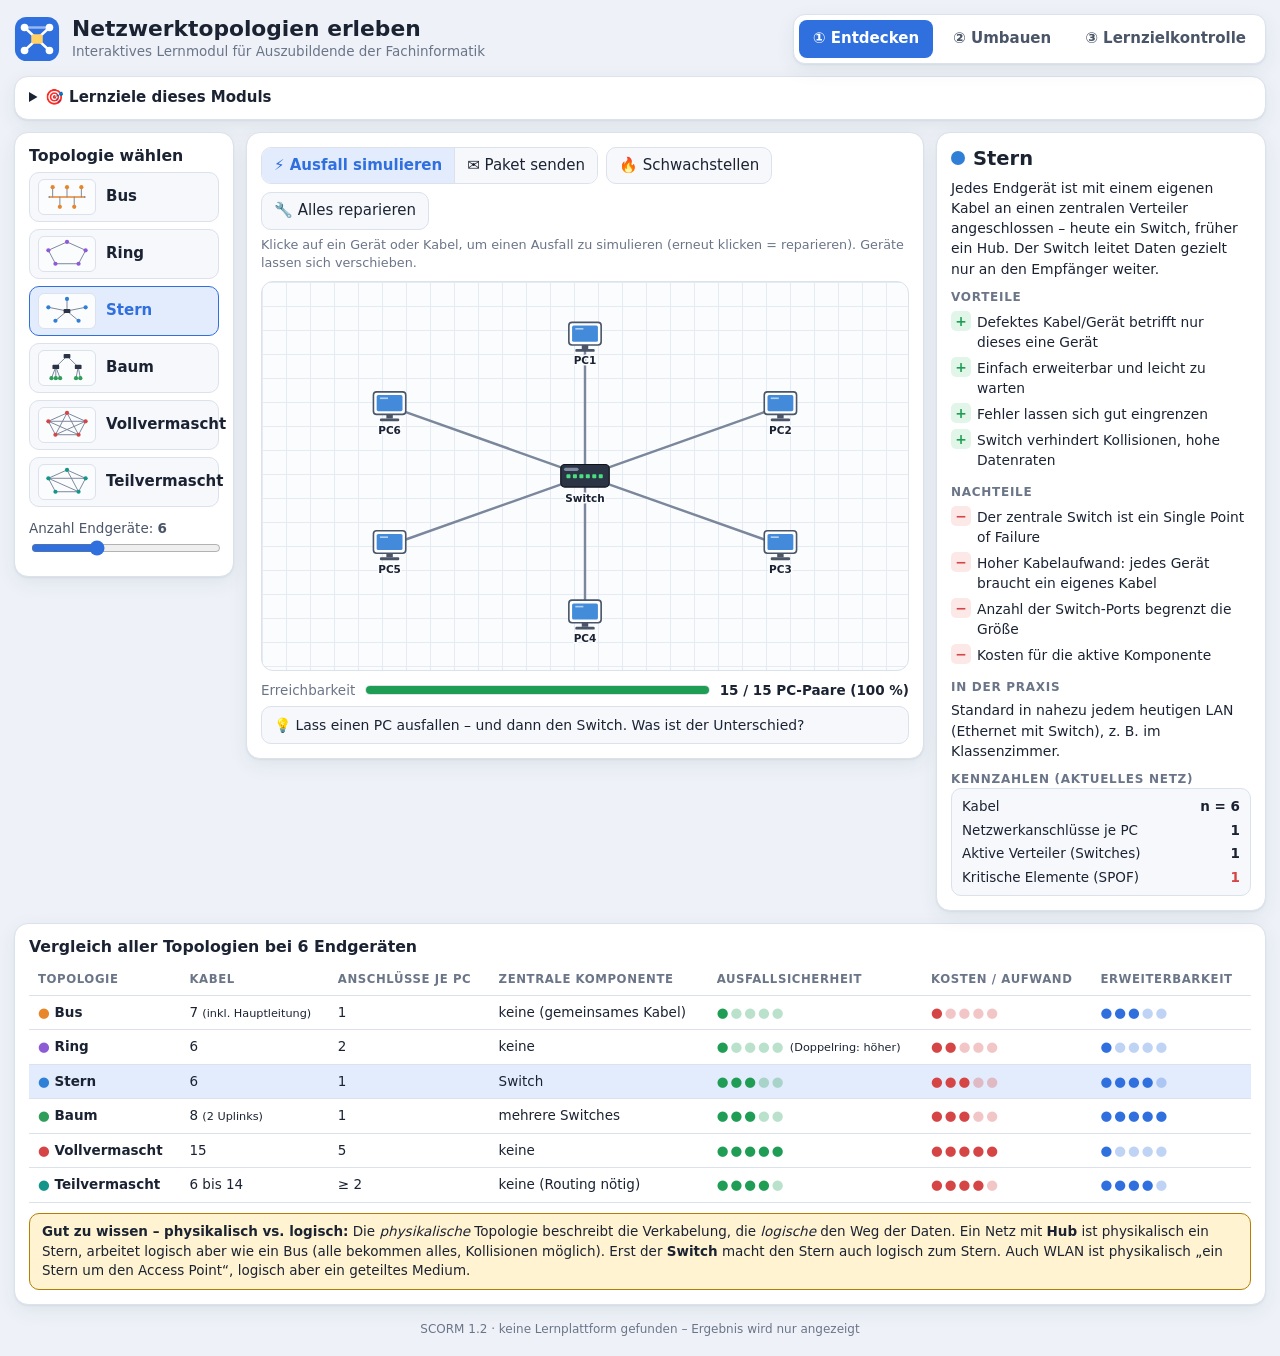
==== packages/netzwerktopologien/src/index.html @ 54cca9ac "Erste Version: vier SCORM-Pakete, Build-Skript, Release-Workflow" ====
<!DOCTYPE html>
<html lang="de">
<head>
<meta charset="utf-8">
<meta name="viewport" content="width=device-width, initial-scale=1">
<title>Netzwerktopologien erleben</title>
<style>
:root{
  --bg:#eef2f8; --card:#ffffff; --card2:#f6f8fc; --ink:#1b2333; --ink-soft:#4a5568; --muted:#6b7588; --line:#dbe2ec;
  --accent:#2f6fde; --accent-soft:#e3ecfd; --ok:#1f9d55; --ok-soft:#e2f5e9; --bad:#d64545; --bad-soft:#fde8e8;
  --warn:#b67d00; --warn-soft:#fff3d1; --wire:#7b879b; --canvas:#fbfcfe; --grid:#e6ebf3;
  --shadow:0 1px 2px rgba(20,30,50,.06),0 6px 20px rgba(20,30,50,.07); --r:14px;
}
*{box-sizing:border-box}
html,body{margin:0;background:var(--bg);color:var(--ink);font-family:system-ui,-apple-system,"Segoe UI",Roboto,"Helvetica Neue",Arial,sans-serif;font-size:15px;line-height:1.45}
.app{max-width:1400px;margin:0 auto;padding:14px}
h1,h2,h3{margin:0 0 .4em;line-height:1.2}
h3{font-size:1.05rem}
.card{background:var(--card);border:1px solid var(--line);border-radius:var(--r);box-shadow:var(--shadow);padding:14px}
button{font:inherit;color:var(--ink);background:var(--card2);border:1px solid var(--line);border-radius:10px;padding:7px 12px;cursor:pointer;transition:background .15s,border-color .15s,transform .05s}
button:hover{border-color:var(--accent)}
button:active{transform:translateY(1px)}
button.primary{background:var(--accent);border-color:var(--accent);color:#fff;font-weight:600}
button.primary:hover{filter:brightness(1.08)}
button.active,button.toggle.on{background:var(--accent-soft);border-color:var(--accent);color:var(--accent);font-weight:600}
button:disabled{opacity:.5;cursor:default}
.hidden{display:none!important}

/* Header */
.top{display:flex;flex-wrap:wrap;align-items:center;justify-content:space-between;gap:12px;margin-bottom:12px}
.brand{display:flex;align-items:center;gap:12px}
.brand h1{font-size:1.45rem;margin:0}
.brand p{margin:0;color:var(--muted);font-size:.9rem}
.logo{width:46px;height:46px;flex:none}
.tabs{display:flex;gap:6px;background:var(--card);border:1px solid var(--line);border-radius:12px;padding:5px;box-shadow:var(--shadow)}
.tabs button{border:none;background:transparent;padding:8px 14px;border-radius:8px;font-weight:600;color:var(--ink-soft)}
.tabs button.active{background:var(--accent);color:#fff}
details.goals{margin-bottom:12px;padding:10px 14px}
details.goals summary{cursor:pointer;font-weight:700}
details.goals ul{margin:.6em 0 0;padding-left:0;list-style:none;display:grid;grid-template-columns:repeat(auto-fit,minmax(260px,1fr));gap:8px}
details.goals li{background:var(--card2);border:1px solid var(--line);border-radius:10px;padding:8px 10px;font-size:.92rem}
details.goals li b{display:block;color:var(--accent)}
.tab{display:none}
.tab.active{display:block}

/* Layout */
.grid3{display:grid;grid-template-columns:220px minmax(0,1fr) 330px;gap:12px;align-items:start}
@media (max-width:1150px){.grid3{grid-template-columns:200px minmax(0,1fr)}.grid3>.side-r{grid-column:1/-1}}
@media (max-width:760px){.grid3{grid-template-columns:1fr}}

/* Picker */
.pick{display:flex;flex-direction:column;gap:7px}
.pick button{display:flex;align-items:center;gap:10px;text-align:left;padding:6px 8px;background:var(--card2)}
.pick button svg{width:58px;height:36px;flex:none;background:var(--canvas);border-radius:6px;border:1px solid var(--line)}
.pick button.active{background:var(--accent-soft)}
.pick button span{font-weight:600}
@media (max-width:760px){.pick{flex-direction:row;flex-wrap:wrap}.pick button{flex:1 1 140px}}
@media (max-width:1150px){.pick button svg{width:44px;height:28px}.pick button{gap:8px}}
@media (max-width:600px){.tabs{width:100%}.tabs button{flex:1;padding:8px 4px;font-size:.88rem}}
.slider{display:block;margin-top:12px;font-size:.9rem;color:var(--ink-soft)}
.slider input{width:100%;accent-color:var(--accent)}

/* Stage */
.toolbar{display:flex;flex-wrap:wrap;gap:8px;align-items:center;margin-bottom:8px}
.seg{display:inline-flex;border:1px solid var(--line);border-radius:10px;overflow:hidden}
.seg button{border:none;border-radius:0;border-right:1px solid var(--line)}
.seg button:last-child{border-right:none}
.chk{display:inline-flex;align-items:center;gap:6px;padding:6px 10px;border:1px solid var(--line);border-radius:10px;background:var(--card2);cursor:pointer;font-size:.93rem}
.chk input{accent-color:var(--accent)}
.toolhint{font-size:.85rem;color:var(--muted);margin:-2px 0 8px}
.canvas{width:100%;height:auto;display:block;border-radius:12px;border:1px solid var(--line);touch-action:none;user-select:none;-webkit-user-select:none;
  background-color:var(--canvas);
  background-image:linear-gradient(var(--grid) 1px,transparent 1px),linear-gradient(90deg,var(--grid) 1px,transparent 1px);
  background-size:24px 24px}
.stagewrap{position:relative}
.toast{position:absolute;left:50%;top:10px;transform:translateX(-50%);background:var(--ink);color:var(--card);padding:6px 12px;border-radius:8px;font-size:.88rem;opacity:0;pointer-events:none;transition:opacity .2s;max-width:90%;text-align:center}
.toast.show{opacity:.92}
.statusbar{display:flex;flex-direction:column;gap:6px;margin-top:10px}
.reach{display:flex;align-items:center;gap:10px;font-size:.9rem}
.reach span{color:var(--muted);white-space:nowrap}
.bar{flex:1;height:10px;background:var(--card2);border:1px solid var(--line);border-radius:6px;overflow:hidden}
.bar i{display:block;height:100%;width:0;background:var(--ok);transition:width .35s,background .35s}
.msg{min-height:2.6em;padding:8px 12px;border-radius:10px;font-size:.93rem;background:var(--card2);border:1px solid var(--line)}
.msg.ok{background:var(--ok-soft);border-color:var(--ok)}
.msg.bad{background:var(--bad-soft);border-color:var(--bad)}
.msg.warn{background:var(--warn-soft);border-color:var(--warn)}

/* SVG scene */
.link{stroke:var(--wire);stroke-width:3;stroke-linecap:round}
.link.hi{stroke:var(--accent);stroke-width:6}
.link.failed{stroke:var(--bad);stroke-dasharray:9 7;opacity:.85}
.hit{stroke:transparent;stroke-width:18;cursor:pointer;fill:none}
.node{cursor:pointer}
.pc-body{fill:var(--card);stroke:var(--ink-soft);stroke-width:2}
.pc-stand{fill:var(--ink-soft)}
.sw-body{fill:#2b3445;stroke:#0f141c;stroke-width:1.5}
.port{fill:#4ade80}
.lbl{font-size:13px;fill:var(--ink);text-anchor:middle;font-weight:700;paint-order:stroke;stroke:var(--canvas);stroke-width:4px;stroke-linejoin:round;pointer-events:none}
.node.failed{opacity:.42}
.xmark{stroke:var(--bad);stroke-width:5;stroke-linecap:round;fill:none}
.halo{fill:none;stroke:var(--accent);stroke-width:3;stroke-dasharray:6 5}
.hiring{fill:var(--accent);opacity:.18}
.good{fill:none;stroke:var(--ok);stroke-width:5}
.heat{opacity:.45}
.term{fill:#39414f;stroke:#11161e}
.bus-line{stroke-width:10}
.busglow{stroke:var(--accent);stroke-width:22;opacity:.25;stroke-linecap:round}
.arrow{opacity:.85}
.packet{fill:var(--accent);stroke:#fff;stroke-width:2.5;filter:drop-shadow(0 0 4px rgba(47,111,222,.8))}
.packet.p-b{fill:#e8862a;filter:drop-shadow(0 0 4px rgba(232,134,42,.8))}
.spread{stroke:var(--accent);stroke-width:14;opacity:.35;stroke-linecap:round}
.pulse{fill:none;stroke-width:3}
.burst{fill:none;stroke:var(--bad);stroke-width:6}
.bursttxt{font-size:20px;font-weight:800;fill:var(--bad);text-anchor:middle;paint-order:stroke;stroke:var(--canvas);stroke-width:5px}
.rubber{stroke:var(--accent);stroke-width:3;stroke-dasharray:6 5;pointer-events:none}
.mini .link{stroke-width:7}
.mini .bus-line{stroke-width:16}
.dots .link{stroke-width:14}
.dots .bus-line{stroke-width:24}

/* Info */
.info h2{font-size:1.3rem;display:flex;align-items:center;gap:8px}
.info .dot{width:14px;height:14px;border-radius:50%;display:inline-block}
.info p{margin:.3em 0 .7em;font-size:.93rem}
.pc-list{list-style:none;padding:0;margin:.2em 0 .8em;font-size:.92rem}
.pc-list li{padding:3px 0 3px 26px;position:relative}
.pc-list li::before{position:absolute;left:0;top:2px;font-weight:800;width:20px;text-align:center;border-radius:5px}
.pros li::before{content:"+";color:var(--ok);background:var(--ok-soft)}
.cons li::before{content:"−";color:var(--bad);background:var(--bad-soft)}
.subh{font-size:.8rem;text-transform:uppercase;letter-spacing:.06em;color:var(--muted);font-weight:700;margin-top:.6em}
.kpi{display:grid;grid-template-columns:1fr auto;gap:4px 10px;background:var(--card2);border:1px solid var(--line);border-radius:10px;padding:8px 10px;font-size:.9rem}
.kpi b{text-align:right}
.legend{display:flex;align-items:center;gap:6px;font-size:.8rem;color:var(--muted);margin-top:8px}
.legend i{flex:1;height:8px;border-radius:4px;background:linear-gradient(90deg,hsl(120,65%,45%),hsl(60,75%,48%),hsl(0,70%,50%))}

/* Compare */
.cmp{margin-top:12px}
.tablewrap{overflow-x:auto}
table{border-collapse:collapse;width:100%;font-size:.9rem}
th,td{padding:7px 9px;border-bottom:1px solid var(--line);text-align:left;vertical-align:top}
th{font-size:.78rem;text-transform:uppercase;letter-spacing:.05em;color:var(--muted)}
tr.cur td{background:var(--accent-soft)}
.rating{letter-spacing:2px;white-space:nowrap}
.note{margin-top:10px;font-size:.9rem;background:var(--warn-soft);border:1px solid var(--warn);border-radius:10px;padding:8px 12px}

/* Builder */
.tasks ol{list-style:none;margin:0;padding:0;display:flex;flex-direction:column;gap:6px}
.tasks li button{width:100%;text-align:left;display:flex;gap:8px;align-items:flex-start;background:var(--card2)}
.tasks li button.active{background:var(--accent-soft);border-color:var(--accent)}
.tasks .st{flex:none;width:22px;height:22px;border-radius:50%;display:grid;place-items:center;font-size:.8rem;font-weight:800;background:var(--line);color:var(--ink-soft)}
.tasks .st.done{background:var(--ok);color:#fff}
.tasks small{display:block;color:var(--muted);font-weight:400}
.detect{display:flex;align-items:center;gap:10px;flex-wrap:wrap;padding:8px 12px;border-radius:10px;background:var(--card2);border:1px solid var(--line);margin-bottom:8px;font-size:.93rem}
.detect .dot{width:12px;height:12px;border-radius:50%}
.detect small{color:var(--muted)}
.metrics{display:flex;flex-wrap:wrap;gap:8px;margin-top:10px}
.chip{background:var(--card2);border:1px solid var(--line);border-radius:999px;padding:4px 11px;font-size:.86rem}
.chip b{margin-left:4px}
.chip.bad{border-color:var(--bad);background:var(--bad-soft)}
.task .badge{display:inline-block;font-size:.75rem;font-weight:700;background:var(--accent-soft);color:var(--accent);padding:2px 8px;border-radius:999px;margin-bottom:6px}
.goalbox{background:var(--card2);border:1px solid var(--line);border-radius:10px;padding:8px 10px;margin:8px 0;font-size:.92rem}
.btnrow{display:flex;flex-wrap:wrap;gap:8px;margin:10px 0}
.hints{margin:0;padding-left:20px;font-size:.9rem;color:var(--ink-soft)}
.fb{border-radius:10px;padding:10px 12px;margin-top:8px;font-size:.93rem}
.fb.ok{background:var(--ok-soft);border:1px solid var(--ok)}
.fb.bad{background:var(--bad-soft);border:1px solid var(--bad)}
.fb table{margin:8px 0;font-size:.86rem}
.howto{font-size:.85rem;color:var(--muted);border-top:1px dashed var(--line);padding-top:8px;margin-top:10px}

/* Options (quiz + reflection) */
.opts{display:flex;flex-direction:column;gap:7px;margin:8px 0}
.opt{text-align:left;padding:9px 12px;background:var(--card2)}
.opt.chosen{border-color:var(--accent);background:var(--accent-soft)}
.opt.right{border-color:var(--ok);background:var(--ok-soft)}
.opt.wrong{border-color:var(--bad);background:var(--bad-soft)}

/* Quiz */
.quiz{max-width:860px;margin:0 auto}
.q-top{display:flex;justify-content:space-between;gap:10px;font-size:.85rem;color:var(--muted);flex-wrap:wrap}
.lzchip{background:var(--accent-soft);color:var(--accent);padding:2px 9px;border-radius:999px;font-weight:700}
.progress{height:6px;background:var(--card2);border-radius:4px;overflow:hidden;margin:8px 0 14px}
.progress i{display:block;height:100%;background:var(--accent);transition:width .3s}
.q-text{font-size:1.12rem;margin-bottom:10px}
.q-img{max-width:520px;margin:0 auto 10px}
.match-row{display:grid;grid-template-columns:1fr 200px;gap:10px;align-items:center;padding:7px 0;border-bottom:1px solid var(--line)}
@media (max-width:600px){.match-row{grid-template-columns:1fr}}
select,input[type=number],input[type=text]{font:inherit;color:var(--ink);background:var(--card2);border:1px solid var(--line);border-radius:8px;padding:7px 9px}
select.right,input.right{border-color:var(--ok);background:var(--ok-soft)}
select.wrong,input.wrong{border-color:var(--bad);background:var(--bad-soft)}
.lzres{display:grid;grid-template-columns:minmax(0,1fr) 160px 70px;gap:6px 12px;align-items:center;padding:10px 0;border-bottom:1px solid var(--line)}
.lzres .bar{height:12px}
.lzres small{color:var(--muted);display:block}
.state{font-weight:700;font-size:.85rem}
.state.ok{color:var(--ok)}.state.mid{color:var(--warn)}.state.no{color:var(--bad)}
@media (max-width:600px){.lzres{grid-template-columns:1fr 80px}.lzres .bar{grid-column:1/-1}}
#qzNamePrint{display:none}
.scnote{font-size:.88rem;background:var(--accent-soft);border:1px solid var(--accent);border-radius:10px;padding:8px 12px;margin:8px 0}
.big{font-size:2.2rem;font-weight:800;color:var(--accent)}
.qlist{display:flex;flex-wrap:wrap;gap:6px;margin-top:8px}
.qlist span{font-size:.8rem;padding:3px 8px;border-radius:999px;border:1px solid var(--line)}
.qlist .y{background:var(--ok-soft);border-color:var(--ok)}
.qlist .n{background:var(--bad-soft);border-color:var(--bad)}
.qlist .h{background:var(--warn-soft);border-color:var(--warn)}
footer{color:var(--muted);font-size:.8rem;text-align:center;margin:16px 0 4px}
@media print{
  body{background:#fff}
  .top .tabs,details.goals,footer,.noprint,#tab-explore,#tab-build{display:none!important}
  #tab-quiz{display:block!important}
  #qzNamePrint{display:block!important}
  .card{box-shadow:none;border:none}
}
</style>
</head>
<body>
<div class="app">
  <header class="top">
    <div class="brand">
      <svg class="logo" viewBox="0 0 48 48" aria-hidden="true">
        <rect x="1" y="1" width="46" height="46" rx="12" fill="#2f6fde"/>
        <g stroke="#fff" stroke-width="2.5" stroke-linecap="round"><line x1="24" y1="24" x2="11" y2="12"/><line x1="24" y1="24" x2="37" y2="12"/><line x1="24" y1="24" x2="11" y2="36"/><line x1="24" y1="24" x2="37" y2="36"/><line x1="11" y1="12" x2="37" y2="12" opacity=".5"/></g>
        <g fill="#fff"><circle cx="11" cy="12" r="4"/><circle cx="37" cy="12" r="4"/><circle cx="11" cy="36" r="4"/><circle cx="37" cy="36" r="4"/><rect x="18" y="19" width="12" height="10" rx="2.5" fill="#ffd166"/></g>
      </svg>
      <div>
        <h1>Netzwerktopologien erleben</h1>
        <p>Interaktives Lernmodul für Auszubildende der Fachinformatik</p>
      </div>
    </div>
    <nav class="tabs" id="tabs">
      <button data-tab="explore" class="active">① Entdecken</button>
      <button data-tab="build">② Umbauen</button>
      <button data-tab="quiz">③ Lernzielkontrolle</button>
    </nav>
  </header>

  <details class="card goals" id="goals">
    <summary>🎯 Lernziele dieses Moduls</summary>
    <ul id="goalList"></ul>
  </details>

  <!-- ============ ENTDECKEN ============ -->
  <section class="tab active" id="tab-explore">
    <div class="grid3">
      <aside class="card">
        <h3>Topologie wählen</h3>
        <div class="pick" id="pickList"></div>
        <label class="slider">Anzahl Endgeräte: <b id="nVal">6</b>
          <input type="range" id="nRange" min="4" max="10" value="6">
        </label>
      </aside>

      <div class="card">
        <div class="toolbar">
          <div class="seg">
            <button data-extool="fail" class="active">⚡ Ausfall simulieren</button>
            <button data-extool="send">✉ Paket senden</button>
          </div>
          <button id="exHeat" class="toggle" title="Zeigt, wie viele Geräte der Ausfall eines Elements trennen würde">🔥 Schwachstellen</button>
          <button id="exRepair">🔧 Alles reparieren</button>
          <label class="chk hidden" id="exDblWrap"><input type="checkbox" id="exDbl"> Doppelring</label>
          <button id="exCollide" class="hidden">💥 Kollision vorführen</button>
        </div>
        <div class="toolhint" id="exHint"></div>
        <div class="stagewrap">
          <svg id="exSvg" class="canvas" viewBox="0 0 800 480"><g class="scene"></g><g class="fx"></g></svg>
        </div>
        <div class="statusbar">
          <div class="reach"><span>Erreichbarkeit</span><div class="bar"><i id="exBar"></i></div><b id="exReach"></b></div>
          <div class="msg" id="exMsg"></div>
        </div>
      </div>

      <aside class="card info side-r" id="exInfo"></aside>
    </div>

    <div class="card cmp">
      <h3>Vergleich aller Topologien bei <span id="cmpN">6</span> Endgeräten</h3>
      <div class="tablewrap"><table id="cmpTable"></table></div>
      <div class="note"><b>Gut zu wissen – physikalisch vs. logisch:</b> Die <i>physikalische</i> Topologie beschreibt die Verkabelung, die <i>logische</i> den Weg der Daten. Ein Netz mit <b>Hub</b> ist physikalisch ein Stern, arbeitet logisch aber wie ein Bus (alle bekommen alles, Kollisionen möglich). Erst der <b>Switch</b> macht den Stern auch logisch zum Stern. Auch WLAN ist physikalisch „ein Stern um den Access Point“, logisch aber ein geteiltes Medium.</div>
    </div>
  </section>

  <!-- ============ UMBAUEN ============ -->
  <section class="tab" id="tab-build">
    <div class="grid3">
      <aside class="card tasks">
        <h3>Umbau-Aufgaben</h3>
        <ol id="taskList"></ol>
      </aside>

      <div class="card">
        <div class="toolbar">
          <div class="seg">
            <button data-bdtool="connect" class="active">🔗 Verbinden</button>
            <button data-bdtool="move">✋ Verschieben</button>
            <button data-bdtool="delete">🗑 Löschen</button>
          </div>
          <div class="seg">
            <button id="addPC">+ PC</button>
            <button id="addSW">+ Switch</button>
            <button id="addBus">+ Bus-Kabel</button>
          </div>
          <button id="bdClear" title="Entfernt alle Kabel">✂ Alle Kabel lösen</button>
          <button id="bdHeat" class="toggle">🔥 Schwachstellen</button>
          <button id="bdReset">↺ Neu starten</button>
        </div>
        <div class="toolhint" id="bdHint"></div>
        <div class="detect" id="bdDetect"></div>
        <div class="stagewrap">
          <svg id="bdSvg" class="canvas" viewBox="0 0 800 480"><g class="scene"></g><g class="fx"></g></svg>
          <div class="toast" id="bdToast"></div>
        </div>
        <div class="metrics" id="bdMetrics"></div>
      </div>

      <aside class="card task side-r" id="bdTask"></aside>
    </div>
  </section>

  <!-- ============ QUIZ ============ -->
  <section class="tab" id="tab-quiz">
    <div class="card quiz" id="quiz"></div>
  </section>

  <footer>SCORM 1.2 · <span id="scState">Ergebnis wird an die Lernplattform übermittelt</span></footer>
</div>

<script>
'use strict';
/* ================================================================
   Grundlagen & Daten
   ================================================================ */
var NS = 'http://www.w3.org/2000/svg';
var $ = function(s, r){ return (r || document).querySelector(s); };
var $$ = function(s, r){ return Array.prototype.slice.call((r || document).querySelectorAll(s)); };
var _id = 0; function nid(){ return 'e' + (++_id); }
function esc(s){ return String(s).replace(/[&<>"]/g, function(c){ return {'&':'&amp;','<':'&lt;','>':'&gt;','"':'&quot;'}[c]; }); }
function shuffle(a){ a = a.slice(); for (var i = a.length - 1; i > 0; i--){ var j = Math.floor(Math.random() * (i + 1)); var t = a[i]; a[i] = a[j]; a[j] = t; } return a; }
function clamp(v, a, b){ return Math.max(a, Math.min(b, v)); }
function sleep(ms){ return new Promise(function(r){ setTimeout(r, ms); }); }

var ORDER = ['bus','ring','star','tree','full','partial'];
var TOPO = {
  bus: { name:'Bus', color:'#e8862a', short:'Ein gemeinsames Kabel für alle Stationen',
    recog:'Erkennbar am durchgehenden Kabel mit Abschlusswiderständen (Terminatoren) an beiden Enden.',
    desc:'Alle Stationen hängen an einem gemeinsamen Übertragungsmedium (klassisch ein Koaxialkabel). An beiden Enden sitzen Abschlusswiderstände (Terminatoren), die Signalreflexionen verhindern. Jedes Signal erreicht alle Stationen – nur der Empfänger übernimmt die Daten. Den Zugriff regelt z. B. CSMA/CD.',
    pros:['Geringer Kabelbedarf, günstig','Einfacher Aufbau ohne aktive Komponenten','Ausfall eines Endgeräts stört die anderen nicht','Leicht erweiterbar (Station anklemmen)'],
    cons:['Kabelbruch oder fehlender Terminator legt das ganze Netz lahm','Nur eine Station kann gleichzeitig senden → Kollisionen','Leistung sinkt mit der Zahl der Stationen','Alle Stationen „hören mit“ (Datenschutz)','Fehlersuche aufwendig, Länge begrenzt'],
    practice:'Früher Ethernet 10BASE2/10BASE5 (Koaxialkabel). Heute z. B. CAN-Bus im Auto und Feldbusse in der Industrie.',
    sim:'Sende ein Paket und beobachte, dass alle Stationen das Signal empfangen. Klicke dann auf das Bus-Kabel (Kabelbruch) – oder führe eine Kollision vor.' },
  ring: { name:'Ring', color:'#8e5bd6', short:'Jede Station hat genau zwei Nachbarn',
    recog:'Jedes Gerät hat genau zwei Nachbarn – die Verbindungen bilden einen geschlossenen Kreis.',
    desc:'Jede Station ist mit genau zwei Nachbarn verbunden. Die Daten laufen in eine Richtung von Station zu Station; jede Station frischt das Signal auf und gibt es weiter (Repeater). Der Zugriff wird häufig per Token Passing geregelt: Nur wer das Token hat, darf senden.',
    pros:['Kollisionsfrei durch Token – deterministische Zugriffszeiten','Alle Stationen sind gleichberechtigt','Signal wird von jeder Station aufgefrischt → große Ausdehnung','Geringer Kabelaufwand (n Kabel)'],
    cons:['Ausfall einer Station oder Leitung unterbricht den ganzen Ring (ohne Doppelring)','Laufzeit steigt mit jeder weiteren Station','Erweitern erfordert Unterbrechen des Rings','Fehlersuche aufwendig'],
    practice:'Token Ring (IEEE 802.5), FDDI als Doppelring. Heute: Glasfaser-Ringe bei Providern und Ring-Redundanz im Industrial Ethernet.',
    sim:'Lass eine Station ausfallen und sende ein Paket. Aktiviere danach den Doppelring und vergleiche!' },
  star: { name:'Stern', color:'#2f7fd6', short:'Alle Geräte an einem zentralen Verteiler',
    recog:'Alle Geräte sind einzeln an genau einen zentralen Verteiler (Switch) angeschlossen.',
    desc:'Jedes Endgerät ist mit einem eigenen Kabel an einen zentralen Verteiler angeschlossen – heute ein Switch, früher ein Hub. Der Switch leitet Daten gezielt nur an den Empfänger weiter.',
    pros:['Defektes Kabel/Gerät betrifft nur dieses eine Gerät','Einfach erweiterbar und leicht zu warten','Fehler lassen sich gut eingrenzen','Switch verhindert Kollisionen, hohe Datenraten'],
    cons:['Der zentrale Switch ist ein Single Point of Failure','Hoher Kabelaufwand: jedes Gerät braucht ein eigenes Kabel','Anzahl der Switch-Ports begrenzt die Größe','Kosten für die aktive Komponente'],
    practice:'Standard in nahezu jedem heutigen LAN (Ethernet mit Switch), z. B. im Klassenzimmer.',
    sim:'Lass einen PC ausfallen – und dann den Switch. Was ist der Unterschied?' },
  tree: { name:'Baum', color:'#2f9e5b', short:'Hierarchisch verbundene Sterne (erweiterter Stern)',
    recog:'Mehrere Verteiler sind hierarchisch miteinander verbunden – ohne Kreise.',
    desc:'Mehrere Sterne werden hierarchisch über Switches gekoppelt (erweiterter Stern): ein zentraler Core-Switch, darunter Etagen- bzw. Raumverteiler, daran die Endgeräte.',
    pros:['Gut skalierbar, auch für große Netze','Ausfälle bleiben auf Teilbäume begrenzt','Klare, strukturierte Verkabelung (Etagenverteiler)','Große Entfernungen überbrückbar'],
    cons:['Fällt ein Verteiler aus, ist sein ganzer Teilbaum getrennt','Die Wurzel (Core-Switch) ist besonders kritisch','Uplinks können zum Engpass werden','Höherer Planungsaufwand'],
    practice:'Typisches Schul- oder Firmennetz: Core-Switch im Serverraum, Etagen- und Raumswitches.',
    sim:'Lass einen Raum-Switch ausfallen – wer kann noch mit wem sprechen? Und was passiert beim Core-Switch?' },
  full: { name:'Vollvermascht', color:'#d64545', short:'Jedes Gerät ist mit jedem verbunden',
    recog:'Jedes Gerät ist direkt mit jedem anderen Gerät verbunden.',
    desc:'Jedes Gerät besitzt eine direkte Verbindung zu jedem anderen Gerät. Fällt eine Leitung aus, gibt es sofort zahlreiche Umwege.',
    pros:['Höchste Ausfallsicherheit, viele alternative Wege','Direkte Kommunikation ohne Zwischenstationen','Keine zentrale Komponente, kein Engpass'],
    cons:['Extrem hoher Kabelaufwand: n·(n−1)/2 Verbindungen','Jedes Gerät braucht n−1 Anschlüsse','Teuer und schlecht erweiterbar'],
    practice:'Kleine Kernnetze, Cluster-Verbindungen, VPN-Full-Mesh zwischen wenigen Standorten.',
    sim:'Erhöhe die Anzahl der Endgeräte und beobachte den Kabelaufwand. Lass mehrere Kabel ausfallen und sende Pakete.' },
  partial: { name:'Teilvermascht', color:'#14958a', short:'Mehrere, aber nicht alle Verbindungen',
    recog:'Geräte haben mehrere, aber nicht alle möglichen Verbindungen.',
    desc:'Geräte sind mit mehreren, aber nicht mit allen anderen verbunden. Daten werden – oft über Zwischenstationen – auf einem passenden Weg weitergeleitet (Routing).',
    pros:['Guter Kompromiss aus Ausfallsicherheit und Aufwand','Alternative Wege bei Leitungsausfall','Gut erweiterbar'],
    cons:['Wegewahl (Routing) nötig','Planung und Verwaltung aufwendiger','Unterschiedlich lange Wege und Laufzeiten'],
    practice:'Das Internet, Provider- und Firmen-WANs, WLAN-Mesh-Systeme.',
    sim:'Wie viele Ausfälle verkraftet das Netz, bevor es zerfällt? Probiere es aus!' }
};
var LZ = {
  lz1:{ t:'Topologien erkennen und benennen', d:'Ich kann Bus, Ring, Stern, Baum, Voll- und Teilvermaschung am Aufbau erkennen und richtig benennen.', tip:'Schau dir im Bereich „Entdecken“ alle sechs Topologien noch einmal genau an.' },
  lz2:{ t:'Vor- und Nachteile beurteilen', d:'Ich kann typische Vor- und Nachteile den Topologien zuordnen und begründen.', tip:'Lies die Vor- und Nachteile im Infobereich und überprüfe sie mit eigenen Ausfall-Simulationen.' },
  lz3:{ t:'Topologien überführen und Aufwand berechnen', d:'Ich kann eine Topologie in eine andere umbauen und den Verkabelungsaufwand berechnen.', tip:'Löse die Umbau-Aufgaben und übe die Formel n·(n−1)/2.' },
  lz4:{ t:'Ausfallsicherheit bewerten', d:'Ich kann Single Points of Failure erkennen und die Folgen von Ausfällen einschätzen.', tip:'Aktiviere „Schwachstellen“ und simuliere gezielt Ausfälle.' }
};
function colorOf(key){ return (TOPO[key] && TOPO[key].color) || '#8a94a6'; }
function treeSwitches(n){ return n <= 6 ? 2 : 3; }

/* ================================================================
   Graph-Erzeugung
   ================================================================ */
function makeGraph(key, n){
  var nodes = [], links = [], pc = 0;
  function P(x, y){ var o = {id:nid(), type:'pc', x:Math.round(x), y:Math.round(y), label:'PC' + (++pc)}; nodes.push(o); return o; }
  function S(x, y, label){ var o = {id:nid(), type:'switch', x:x, y:y, label:label}; nodes.push(o); return o; }
  function L(a, b){ links.push({id:nid(), a:a.id, b:b.id}); }
  function circle(){ var r = []; for (var i = 0; i < n; i++){ var a = -Math.PI/2 + i*2*Math.PI/n; r.push(P(400 + 280*Math.cos(a), 240 + 172*Math.sin(a))); } return r; }
  var i, j, r;
  switch (key){
    case 'bus': {
      var w = clamp(n*100, 380, 740), b = {id:nid(), type:'bus', x:400, y:240, w:w, label:'Bus'};
      nodes.push(b); var span = w - 90;
      for (i = 0; i < n; i++){ var p = P(400 - span/2 + i*span/(n-1), i % 2 ? 380 : 100); L(p, b); }
      break; }
    case 'ring': r = circle(); for (i = 0; i < n; i++) L(r[i], r[(i+1) % n]); break;
    case 'star': r = circle(); var s = S(400, 240, 'Switch'); r.forEach(function(p){ L(p, s); }); break;
    case 'tree': {
      var m = treeSwitches(n), core = S(400, 70, 'Core'), base = Math.floor(n/m), extra = n % m;
      for (i = 0; i < m; i++){
        var sx = m === 2 ? (i === 0 ? 240 : 560) : [160, 400, 640][i];
        var sw = S(sx, 225, 'SW' + (i+1)); L(sw, core);
        var k = base + (i < extra ? 1 : 0);
        for (j = 0; j < k; j++){ var q = P(sx - (k-1)*62/2 + j*62, 385); L(q, sw); }
      }
      break; }
    case 'full': r = circle(); for (i = 0; i < n; i++) for (j = i+1; j < n; j++) L(r[i], r[j]); break;
    case 'partial': {
      r = circle(); for (i = 0; i < n; i++) L(r[i], r[(i+1) % n]);
      var h = Math.floor(n/2);
      for (i = 0; i < n; i += 2){
        j = (i + h) % n; var a = r[i], c = r[j];
        if (j === (i+1) % n || i === (j+1) % n) continue;
        if (links.some(function(l){ return (l.a === a.id && l.b === c.id) || (l.a === c.id && l.b === a.id); })) continue;
        L(a, c);
      }
      break; }
    default: circle();
  }
  return {nodes:nodes, links:links};
}
function byId(G, id){ for (var i = 0; i < G.nodes.length; i++) if (G.nodes[i].id === id) return G.nodes[i]; return null; }
function linkById(G, id){ for (var i = 0; i < G.links.length; i++) if (G.links[i].id === id) return G.links[i]; return null; }
function labelOf(G, id){ var n = byId(G, id); if (n) return n.type === 'bus' ? 'Bus-Kabel' : n.label; var l = linkById(G, id); if (l) return 'Kabel ' + labelOf(G, l.a) + '–' + labelOf(G, l.b); return '?'; }

/* ================================================================
   Graph-Analyse
   ================================================================ */
function adj(G, skip){
  var m = new Map();
  G.nodes.forEach(function(n){ if (!skip || !skip.has(n.id)) m.set(n.id, []); });
  G.links.forEach(function(l){
    if (skip && skip.has(l.id)) return;
    if (m.has(l.a) && m.has(l.b)){ m.get(l.a).push({to:l.b, link:l.id}); m.get(l.b).push({to:l.a, link:l.id}); }
  });
  return m;
}
function comps(A){
  var seen = new Set(), out = [];
  A.forEach(function(_, id){
    if (seen.has(id)) return;
    var c = [], st = [id]; seen.add(id);
    while (st.length){ var u = st.pop(); c.push(u); A.get(u).forEach(function(e){ if (!seen.has(e.to)){ seen.add(e.to); st.push(e.to); } }); }
    out.push(c);
  });
  return out;
}
function R(key, hint){ return {key:key, name:TOPO[key].name, hint:hint || TOPO[key].short}; }
function mixed(h){ return {key:'mixed', name:'Misch-/Hybridtopologie', hint:h}; }
function classify(G){
  var pcs = G.nodes.filter(function(n){ return n.type === 'pc'; });
  var sws = G.nodes.filter(function(n){ return n.type === 'switch'; });
  var buses = G.nodes.filter(function(n){ return n.type === 'bus'; });
  var n = pcs.length, E = G.links.length;
  if (n < 3) return {key:null, name:'Noch keine Topologie', hint:'Es werden mindestens 3 Endgeräte (PCs) benötigt.'};
  var A = adj(G);
  if (comps(A).length > 1) return {key:null, name:'Nicht zusammenhängend', hint:'Mindestens ein Gerät ist noch nicht mit dem Rest des Netzes verbunden.'};
  var deg = function(id){ return A.get(id).length; };
  var typ = function(id){ var x = byId(G, id); return x ? x.type : null; };
  var pcpc = G.links.filter(function(l){ return typ(l.a) === 'pc' && typ(l.b) === 'pc'; }).length;
  if (buses.length > 1) return mixed('Mehrere Bus-Segmente – das ist eine gekoppelte Bus-Struktur.');
  if (buses.length === 1){
    if (sws.length === 0 && pcpc === 0 && pcs.every(function(p){ return deg(p.id) === 1; })) return R('bus');
    return mixed('Bus kombiniert mit weiteren Verbindungen oder Verteilern.');
  }
  if (sws.length === 0){
    if (E === n && pcs.every(function(p){ return deg(p.id) === 2; })) return R('ring');
    if (E === n*(n-1)/2) return R('full');
    if (E === n-1){
      if (pcs.every(function(p){ return deg(p.id) <= 2; })) return {key:'line', name:'Linie (Kette)', hint:'Die Geräte bilden eine offene Kette. Schließt du sie, entsteht ein Ring.'};
      return mixed('Baumartige Struktur ohne Verteiler – hier leiten PCs für andere weiter.');
    }
    return R('partial');
  }
  var swSet = new Set(sws.map(function(s){ return s.id; }));
  var leaf = pcs.every(function(p){ return deg(p.id) === 1 && swSet.has(A.get(p.id)[0].to); });
  if (leaf){
    if (sws.length === 1) return R('star');
    if (E === G.nodes.length - 1) return R('tree');
    return mixed('Die Switches sind mit Kreisen (redundant) verbunden – eine vermaschte Switch-Struktur.');
  }
  return mixed('Kombination aus Switch-Anschlüssen und direkten PC-Verbindungen.');
}
function ringOrder(G){
  var A = adj(G), first = G.nodes.find(function(n){ return n.type === 'pc'; });
  var start = first.id, ord = [], prev = null, cur = start, g = 0;
  do {
    var nb = A.get(cur);
    var e = prev === null ? nb[0] : (nb.find(function(x){ return x.to !== prev; }) || nb[0]);
    ord.push({id:cur, link:e.link, next:e.to}); prev = cur; cur = e.to;
  } while (cur !== start && ++g < 500);
  return ord;
}
function findPath(G, failed, s, t, ringSingle){
  if (failed.has(s) || failed.has(t)) return null;
  if (ringSingle){
    if (failed.size) return {blocked:true};
    var ord = ringOrder(G), i = ord.findIndex(function(o){ return o.id === s; }), nodes = [s], links = [], g = 0;
    while (ord[i].id !== t && g++ < 500){ links.push(ord[i].link); i = (i + 1) % ord.length; nodes.push(ord[i].id); }
    return {nodes:nodes, links:links};
  }
  var A = adj(G, failed), prev = new Map([[s, null]]), q = [s];
  while (q.length){
    var u = q.shift(); if (u === t) break;
    A.get(u).forEach(function(e){ if (!prev.has(e.to)){ prev.set(e.to, {from:u, link:e.link}); q.push(e.to); } });
  }
  if (!prev.has(t)) return null;
  var ns = [t], ls = [], c = t;
  while (prev.get(c)){ var p = prev.get(c); ls.unshift(p.link); ns.unshift(p.from); c = p.from; }
  return {nodes:ns, links:ls};
}
function pcGroups(G, failed, ringSingle){
  var alive = G.nodes.filter(function(n){ return n.type === 'pc' && !failed.has(n.id); }).map(function(n){ return n.id; });
  if (ringSingle && failed.size) return alive.map(function(id){ return [id]; });
  var set = new Set(alive);
  return comps(adj(G, failed)).map(function(c){ return c.filter(function(id){ return set.has(id); }); }).filter(function(c){ return c.length; });
}
function impact(G, id, rs){
  var gr = pcGroups(G, new Set([id]), rs), tot = 0, big = 0;
  gr.forEach(function(g){ tot += g.length; big = Math.max(big, g.length); });
  return tot - big;
}
function heatMap(G, rs){
  var nPC = G.nodes.filter(function(n){ return n.type === 'pc'; }).length, m = new Map();
  G.nodes.forEach(function(n){ var k = impact(G, n.id, rs); m.set(n.id, {k:k, f:nPC > 1 ? k/(nPC-1) : 0, crit:k >= 1}); });
  G.links.forEach(function(l){ var k = impact(G, l.id, rs); m.set(l.id, {k:k, f:nPC > 1 ? k/(nPC-1) : 0, crit:k >= 2}); });
  return m;
}
function reachStats(G, failed, rs){
  var n = G.nodes.filter(function(x){ return x.type === 'pc'; }).length, gr = pcGroups(G, failed, rs), ok = 0;
  gr.forEach(function(g){ ok += g.length*(g.length-1)/2; });
  var all = n*(n-1)/2;
  return {ok:ok, all:all, pct:all ? ok/all : 1, groups:gr};
}
function metrics(G, rs){
  if (rs === undefined) rs = classify(G).key === 'ring';
  var A = adj(G), pcs = G.nodes.filter(function(n){ return n.type === 'pc'; });
  var buses = G.nodes.filter(function(n){ return n.type === 'bus'; }).length;
  var crit = 0; heatMap(G, rs).forEach(function(v){ if (v.crit) crit++; });
  return {
    pcs:pcs.length, cables:G.links.length + buses,
    sws:G.nodes.filter(function(n){ return n.type === 'switch'; }).length,
    maxPorts:pcs.reduce(function(m, p){ return Math.max(m, A.get(p.id).length); }, 0),
    crit:crit
  };
}
function heatCol(f){ return 'hsl(' + Math.round(120*(1 - clamp(f, 0, 1))) + ',70%,47%)'; }

/* ================================================================
   Darstellung (SVG)
   ================================================================ */
function ep(n, other){
  if (n.type === 'bus'){ var hw = n.w/2 - 14; return {x:clamp(other.x, n.x - hw, n.x + hw), y:n.y}; }
  return {x:n.x, y:n.y};
}
function scene(G, o){
  o = o || {};
  var failed = o.failed || new Set(), heat = o.heat || null, hiN = o.hiNodes || new Set(), hiL = o.hiLinks || new Set();
  var good = o.good || new Set(), color = o.color || '#2f6fde', labels = o.labels !== false, dots = !!o.dots, inter = !!o.interactive;
  var N = new Map(G.nodes.map(function(n){ return [n.id, n]; }));
  var s = '';
  function nodeSVG(n){
    var f = failed.has(n.id), h = heat && heat.get(n.id), inner = '';
    var attrs = inter ? ' data-id="' + n.id + '" data-kind="node"' : '';
    var title = h ? '<title>' + esc(labelOf(G, n.id)) + ': Ausfall trennt ' + h.k + ' Gerät(e)</title>' : '';
    if (n.type === 'bus'){
      var hw = n.w/2, stroke = f ? 'var(--bad)' : (h ? heatCol(h.f) : color);
      if (o.sel === n.id || hiN.has(n.id)) inner += '<line x1="' + (-hw) + '" y1="0" x2="' + hw + '" y2="0" class="busglow"/>';
      if (good.has(n.id)) inner += '<rect x="' + (-hw-16) + '" y="-20" width="' + (n.w+32) + '" height="40" rx="12" class="good"/>';
      inner += '<line x1="' + (-hw) + '" y1="0" x2="' + hw + '" y2="0" class="bus-line" style="stroke:' + stroke + '"/>';
      inner += '<line x1="' + (-hw) + '" y1="0" x2="' + hw + '" y2="0" class="hit" style="stroke-width:34"/>';
      inner += '<rect x="' + (-hw-11) + '" y="-12" width="11" height="24" rx="2" class="term"/><rect x="' + hw + '" y="-12" width="11" height="24" rx="2" class="term"/>';
      if (f) inner += '<path d="M-16,-18 L-4,0 L-16,18 M16,-18 L4,0 L16,18" class="xmark"/>';
      if (labels) inner += '<text x="' + (-hw+2) + '" y="30" class="lbl" style="text-anchor:start">Bus-Kabel</text>';
      return '<g class="node bus' + (f ? ' failed-bus' : '') + '"' + attrs + ' transform="translate(' + n.x + ',' + n.y + ')">' + title + inner + '</g>';
    }
    if (h && !f) inner += '<circle r="34" class="heat" style="fill:' + heatCol(h.f) + '"/>';
    if (hiN.has(n.id)) inner += '<circle r="32" class="hiring"/>';
    if (good.has(n.id)) inner += '<circle r="36" class="good"/>';
    if (o.sel === n.id) inner += '<circle r="34" class="halo"/>';
    if (dots){
      inner += n.type === 'pc' ? '<circle r="30" style="fill:' + color + '"/>' : '<rect x="-48" y="-30" width="96" height="60" rx="12" fill="#2b3445"/>';
    } else if (n.type === 'pc'){
      inner += '<rect x="-20" y="-18" width="40" height="28" rx="4" class="pc-body"/>' +
        '<rect x="-16" y="-14" width="32" height="20" rx="2" style="fill:' + color + ';opacity:.9"/>' +
        '<path d="M-12,-10 L-2,-10" stroke="#fff" stroke-width="2" opacity=".6"/>' +
        '<rect x="-4" y="10" width="8" height="5" class="pc-stand"/><rect x="-12" y="15" width="24" height="3.5" rx="1.5" class="pc-stand"/>';
      if (labels) inner += '<text y="34" class="lbl">' + esc(n.label) + '</text>';
    } else {
      var ports = ''; for (var i = 0; i < 6; i++) ports += '<rect x="' + (-23 + i*8) + '" y="-2" width="5" height="5" rx="1" class="port"/>';
      inner += '<rect x="-30" y="-14" width="60" height="28" rx="5" class="sw-body"/><rect x="-26" y="-10" width="18" height="4" rx="2" fill="#7f8ba1"/>' + ports;
      if (labels) inner += '<text y="32" class="lbl">' + esc(n.label) + '</text>';
    }
    if (f) inner += '<path d="M-16,-16 L16,16 M16,-16 L-16,16" class="xmark"/>';
    return '<g class="node ' + n.type + (f ? ' failed' : '') + '"' + attrs + ' transform="translate(' + n.x + ',' + n.y + ')">' + title + inner + '</g>';
  }
  G.nodes.forEach(function(n){ if (n.type === 'bus') s += nodeSVG(n); });
  G.links.forEach(function(l){
    var a = N.get(l.a), b = N.get(l.b); if (!a || !b) return;
    var p = ep(a, b), q = ep(b, a), f = failed.has(l.id), h = heat && heat.get(l.id);
    var st = (h && !f) ? ' style="stroke:' + heatCol(h.f) + '"' : '';
    var xy = ' x1="' + p.x + '" y1="' + p.y + '" x2="' + q.x + '" y2="' + q.y + '"';
    s += '<line class="link' + (f ? ' failed' : '') + (hiL.has(l.id) ? ' hi' : '') + '"' + xy + st + '/>';
    if (good.has(l.id)) s += '<line class="good"' + xy + '/>';
    if (inter) s += '<g data-id="' + l.id + '" data-kind="link"><line class="hit"' + xy + '/>' + (h ? '<title>' + esc(labelOf(G, l.id)) + ': Ausfall trennt ' + h.k + ' Gerät(e)</title>' : '') + '</g>';
  });
  if (o.ring){
    ringOrder(G).forEach(function(st){
      var a = N.get(st.id), b = N.get(st.next), mx = (a.x + b.x)/2, my = (a.y + b.y)/2;
      var ang = Math.atan2(b.y - a.y, b.x - a.x), deg = ang*180/Math.PI, px = -Math.sin(ang)*11, py = Math.cos(ang)*11;
      if (o.ring === 'double'){
        s += '<path d="M-8,-6 L8,0 L-8,6 Z" class="arrow" style="fill:' + color + '" transform="translate(' + (mx+px) + ',' + (my+py) + ') rotate(' + deg + ')"/>';
        s += '<path d="M-8,-6 L8,0 L-8,6 Z" class="arrow" style="fill:' + color + '" transform="translate(' + (mx-px) + ',' + (my-py) + ') rotate(' + (deg+180) + ')"/>';
      } else {
        s += '<path d="M-9,-7 L9,0 L-9,7 Z" class="arrow" style="fill:' + color + '" transform="translate(' + mx + ',' + my + ') rotate(' + deg + ')"/>';
      }
    });
  }
  G.nodes.forEach(function(n){ if (n.type !== 'bus') s += nodeSVG(n); });
  return s;
}
function miniSVG(G, o, cls){ return '<svg viewBox="0 0 800 480" class="' + (cls || 'mini') + '">' + scene(G, o) + '</svg>'; }

/* Animationen */
function svgEl(tag, attrs){ var e = document.createElementNS(NS, tag); for (var k in attrs) e.setAttribute(k, attrs[k]); return e; }
function animate(fx, pts, opt){
  opt = opt || {};
  return new Promise(function(res){
    var c = svgEl('circle', {r:opt.r || 10, 'class':'packet' + (opt.cls ? ' ' + opt.cls : ''), cx:pts[0].x, cy:pts[0].y});
    fx.appendChild(c);
    var segs = [], total = 0;
    for (var i = 0; i < pts.length - 1; i++){ var d = Math.hypot(pts[i+1].x - pts[i].x, pts[i+1].y - pts[i].y); segs.push(d); total += d; }
    var dur = opt.dur || Math.max(500, total/(opt.speed || 330)*1000), t0 = performance.now();
    function step(t){
      var u = Math.min(1, (t - t0)/dur), dist = u*total, k = 0;
      while (k < segs.length - 1 && dist > segs[k]){ dist -= segs[k]; k++; }
      var r = segs[k] ? dist/segs[k] : 1, A = pts[k], B = pts[k+1] || pts[k];
      c.setAttribute('cx', A.x + (B.x - A.x)*r); c.setAttribute('cy', A.y + (B.y - A.y)*r);
      if (u < 1) requestAnimationFrame(step); else { c.remove(); res(); }
    }
    requestAnimationFrame(step);
  });
}
function pulse(fx, x, y, color, delay){
  setTimeout(function(){
    var c = svgEl('circle', {cx:x, cy:y, r:16, 'class':'pulse', style:'stroke:' + color}); fx.appendChild(c);
    var t0 = performance.now();
    (function st(t){ var u = Math.min(1, (t - t0)/650); c.setAttribute('r', 16 + 24*u); c.setAttribute('opacity', 1 - u); if (u < 1) requestAnimationFrame(st); else c.remove(); })(t0);
  }, delay || 0);
}
function spreadBus(fx, bus, x0, speed){
  var hw = bus.w/2, L = bus.x - hw, Rr = bus.x + hw, maxD = Math.max(x0 - L, Rr - x0), dur = maxD/speed*1000;
  var line = svgEl('line', {'class':'spread', x1:x0, y1:bus.y, x2:x0, y2:bus.y}); fx.appendChild(line);
  var t0 = performance.now();
  (function st(t){
    var u = Math.min(1, (t - t0)/dur), d = u*maxD;
    line.setAttribute('x1', Math.max(L, x0 - d)); line.setAttribute('x2', Math.min(Rr, x0 + d));
    if (u < 1) requestAnimationFrame(st); else { line.style.transition = 'opacity .6s'; line.style.opacity = 0; setTimeout(function(){ line.remove(); }, 650); }
  })(t0);
  return dur;
}
function burst(fx, x, y){
  var c = svgEl('circle', {cx:x, cy:y, r:6, 'class':'burst'}); fx.appendChild(c);
  var tx = svgEl('text', {x:x, y:y - 34, 'class':'bursttxt'}); tx.textContent = '💥 Kollision!'; fx.appendChild(tx);
  var t0 = performance.now();
  (function st(t){ var u = Math.min(1, (t - t0)/700); c.setAttribute('r', 6 + 50*u); c.setAttribute('opacity', 1 - u); if (u < 1) requestAnimationFrame(st); else c.remove(); })(t0);
  setTimeout(function(){ tx.remove(); }, 2200);
}
function polyPoints(G, path){
  var pts = [];
  path.forEach(function(id, i){
    var n = byId(G, id);
    if (n.type === 'bus'){ var pr = byId(G, path[i-1]), nx = byId(G, path[i+1]); if (pr) pts.push(ep(n, pr)); if (nx) pts.push(ep(n, nx)); }
    else pts.push({x:n.x, y:n.y});
  });
  return pts;
}

/* Interaktion auf der Zeichenfläche */
function setupCanvas(svg, h){
  var d = null, fx = $('.fx', svg);
  function P(e){ var m = svg.getScreenCTM(); if (!m) return {x:0, y:0}; var p = new DOMPoint(e.clientX, e.clientY).matrixTransform(m.inverse()); return {x:p.x, y:p.y}; }
  function clearRubber(){ var rb = fx.querySelector('.rubber'); if (rb) rb.remove(); }
  svg.addEventListener('pointerdown', function(e){
    if (e.button > 0) return;
    var el = e.target.closest ? e.target.closest('[data-id]') : null, p = P(e);
    d = {id:el ? el.dataset.id : null, kind:el ? el.dataset.kind : null, x:p.x, y:p.y, moved:false};
    if (d.kind === 'node'){
      var n = byId(h.G(), d.id); if (!n){ d = null; return; }
      d.ox = n.x; d.oy = n.y;
      try { svg.setPointerCapture(e.pointerId); } catch(_){}
      e.preventDefault();
    }
  });
  svg.addEventListener('pointermove', function(e){
    if (!d || d.kind !== 'node') return;
    var p = P(e), dx = p.x - d.x, dy = p.y - d.y;
    if (!d.moved && Math.hypot(dx, dy) < 6) return;
    d.moved = true;
    var mode = h.dragMode ? h.dragMode() : 'move', n = byId(h.G(), d.id); if (!n) return;
    if (mode === 'connect'){
      var rb = fx.querySelector('.rubber'); if (!rb){ rb = svgEl('line', {'class':'rubber'}); fx.appendChild(rb); }
      var a = ep(n, p); rb.setAttribute('x1', a.x); rb.setAttribute('y1', a.y); rb.setAttribute('x2', p.x); rb.setAttribute('y2', p.y);
    } else if (mode === 'move'){
      if (n.type === 'bus'){ n.x = clamp(d.ox + dx, n.w/2 + 12, 800 - n.w/2 - 12); n.y = clamp(d.oy + dy, 30, 450); }
      else { n.x = clamp(d.ox + dx, 30, 770); n.y = clamp(d.oy + dy, 26, 440); }
      h.redraw();
    }
  });
  svg.addEventListener('pointerup', function(e){
    if (!d) return;
    var dd = d; d = null; clearRubber();
    if (dd.moved){
      if (h.dragMode && h.dragMode() === 'connect'){
        var el = document.elementFromPoint(e.clientX, e.clientY);
        var t = el && el.closest ? el.closest('[data-kind="node"]') : null;
        if (t && t.dataset.id !== dd.id) h.onConnect(dd.id, t.dataset.id);
      }
      return;
    }
    if (dd.kind === 'node'){ if (h.onNode) h.onNode(dd.id); }
    else if (dd.kind === 'link'){ if (h.onLink) h.onLink(dd.id); }
    else if (h.onEmpty) h.onEmpty();
  });
  svg.addEventListener('pointercancel', function(){ d = null; clearRubber(); });
}

/* Speicherung (optional, falls erlaubt) */
/* ================================================================
   SCORM 1.2 – Anbindung an die Lernplattform
   ================================================================ */
var PASS = 60; /* Bestehensgrenze in Prozent (wie masteryscore im Manifest) */
var SC = (function(){
  var api = null, ok = false, finished = false, t0 = Date.now();
  function find(w){ var n = 0; try { while (w && !w.API && w.parent && w.parent !== w && n < 12){ n++; w = w.parent; } return (w && w.API) ? w.API : null; } catch(_){ return null; } }
  api = find(window);
  if (!api){ try { if (window.opener) api = find(window.opener); } catch(_){} }
  function get(k){ try { return api ? String(api.LMSGetValue(k)) : ''; } catch(_){ return ''; } }
  function set(k, v){ try { if (api) return String(api.LMSSetValue(k, String(v))) === 'true'; } catch(_){} return false; }
  function commit(){ try { if (api) api.LMSCommit(''); } catch(_){} }
  if (api){ try { ok = String(api.LMSInitialize('')) === 'true'; } catch(_){ ok = false; } }
  if (ok){
    var st = get('cmi.core.lesson_status');
    if (st === '' || st === 'not attempted'){ set('cmi.core.lesson_status', 'incomplete'); commit(); }
  }
  function hms(ms){ var t = Math.floor(ms/1000), h = Math.floor(t/3600), m = Math.floor(t%3600/60), x = t%60;
    function p(v){ return (v < 10 ? '0' : '') + v; } return p(Math.min(h, 9999)) + ':' + p(m) + ':' + p(x); }
  function finish(){
    if (!ok || finished) return; finished = true;
    set('cmi.core.session_time', hms(Date.now() - t0));
    set('cmi.core.exit', 'suspend'); commit();
    try { api.LMSFinish(''); } catch(_){}
  }
  window.addEventListener('pagehide', finish);
  window.addEventListener('beforeunload', finish);
  function studentName(){ var n = get('cmi.core.student_name'); if (!n) return ''; var p = n.split(','); return p.length === 2 ? (p[1].trim() + ' ' + p[0].trim()) : n; }
  return {active:ok, get:get, set:set, commit:commit, finish:finish, studentName:studentName};
})();
var scBest = null;
function scReport(total, s){
  scBest = scBest === null ? total : Math.max(scBest, total);
  saveStore();
  if (!SC.active) return;
  SC.set('cmi.core.score.min', 0); SC.set('cmi.core.score.max', 100);
  SC.set('cmi.core.score.raw', scBest);
  SC.set('cmi.core.lesson_status', scBest >= PASS ? 'passed' : 'failed');
  Object.keys(LZ).forEach(function(k, i){
    var r = s[k], pct = r.p ? Math.round(r.e/r.p*100) : 0, b = 'cmi.objectives.' + i + '.';
    SC.set(b + 'id', 'LZ' + (i+1)); SC.set(b + 'score.min', 0); SC.set(b + 'score.max', 100);
    SC.set(b + 'score.raw', pct); SC.set(b + 'status', pct >= 80 ? 'passed' : 'failed');
  });
  var n0 = parseInt(SC.get('cmi.interactions._count'), 10) || 0;
  qz.res.forEach(function(r, i){
    var b = 'cmi.interactions.' + (n0 + i) + '.';
    SC.set(b + 'id', 'V' + (Math.floor(n0/12) + 1) + '_F' + (i+1) + '_' + r.lz.toUpperCase());
    SC.set(b + 'type', 'other');
    SC.set(b + 'objectives.0.id', 'LZ' + r.lz.slice(2));
    SC.set(b + 'student_response', r.score === 1 ? 'richtig' : r.score > 0 ? 'teilweise' : 'falsch');
    SC.set(b + 'result', r.score === 1 ? 'correct' : r.score > 0 ? String(Math.round(r.score*100)/100) : 'wrong');
  });
  SC.commit();
}

var STORE_KEY = 'topologie-lernmodul-v1';
function loadStore(){ var o = {}; try { var s = SC.active ? SC.get('cmi.suspend_data') : localStorage.getItem(STORE_KEY); o = s ? JSON.parse(s) : {}; } catch(_){ o = {}; } if (typeof o.best === 'number') scBest = o.best; return o; }
function saveStore(){ var d = JSON.stringify({done:bd.done, refl:bd.refl, best:scBest}); if (SC.active){ SC.set('cmi.suspend_data', d); SC.commit(); return; } try { localStorage.setItem(STORE_KEY, d); } catch(_){} }

/* ================================================================
   ① ENTDECKEN
   ================================================================ */
var ex = {key:'star', n:6, G:null, failed:new Set(), tool:'fail', heat:false, dbl:false, sel:null, hiN:new Set(), hiL:new Set(), token:0, busy:false};
var exSvg;
function exRS(){ return ex.key === 'ring' && !ex.dbl; }
function exMsg(html, cls){ var m = $('#exMsg'); m.className = 'msg' + (cls ? ' ' + cls : ''); m.innerHTML = html; }
function exLoad(){
  ex.G = makeGraph(ex.key, ex.n); ex.failed = new Set(); ex.sel = null; ex.hiN = new Set(); ex.hiL = new Set(); ex.token++;
  $('.fx', exSvg).innerHTML = '';
  $('#exDblWrap').classList.toggle('hidden', ex.key !== 'ring');
  $('#exCollide').classList.toggle('hidden', ex.key !== 'bus');
  $$('#pickList button').forEach(function(b){ b.classList.toggle('active', b.dataset.key === ex.key); });
  exDraw(); exInfo(); cmpRender();
  exMsg('💡 ' + TOPO[ex.key].sim, '');
}
function exDraw(){
  var heat = ex.heat ? heatMap(ex.G, exRS()) : null;
  $('.scene', exSvg).innerHTML = scene(ex.G, {failed:ex.failed, heat:heat, sel:ex.sel, hiNodes:ex.hiN, hiLinks:ex.hiL, color:TOPO[ex.key].color, interactive:true, ring:ex.key === 'ring' ? (ex.dbl ? 'double' : 'single') : null});
  var r = reachStats(ex.G, ex.failed, exRS()), pct = Math.round(r.pct*100), bar = $('#exBar');
  bar.style.width = pct + '%';
  bar.style.background = pct >= 99 ? 'var(--ok)' : pct >= 50 ? 'var(--warn)' : 'var(--bad)';
  $('#exReach').textContent = r.ok + ' / ' + r.all + ' PC-Paare (' + pct + ' %)';
  $('#exHint').textContent = ex.tool === 'fail'
    ? 'Klicke auf ein Gerät oder Kabel, um einen Ausfall zu simulieren (erneut klicken = reparieren). Geräte lassen sich verschieben.'
    : (ex.sel ? 'Jetzt auf den Empfänger-PC klicken.' : 'Klicke zuerst auf den Absender-PC, dann auf den Empfänger-PC.');
}
function exInfo(){
  var t = TOPO[ex.key], m = metrics(ex.G, exRS()), n = m.pcs;
  var formula = {
    bus:'n Anschlüsse + 1 Hauptleitung = ' + (n+1), ring:'n = ' + n, star:'n = ' + n,
    tree:'Knoten − 1 = ' + (ex.G.nodes.length - 1), full:'n·(n−1)/2 = ' + n*(n-1)/2,
    partial:'zwischen n und n·(n−1)/2 – hier ' + ex.G.links.length
  }[ex.key];
  var html = '<h2><span class="dot" style="background:' + t.color + '"></span>' + t.name + '</h2>' +
    '<p>' + t.desc + '</p>' +
    '<div class="subh">Vorteile</div><ul class="pc-list pros">' + t.pros.map(function(x){ return '<li>' + x + '</li>'; }).join('') + '</ul>' +
    '<div class="subh">Nachteile</div><ul class="pc-list cons">' + t.cons.map(function(x){ return '<li>' + x + '</li>'; }).join('') + '</ul>' +
    '<div class="subh">In der Praxis</div><p>' + t.practice + '</p>' +
    '<div class="subh">Kennzahlen (aktuelles Netz)</div><div class="kpi">' +
      '<span>Kabel</span><b>' + formula + '</b>' +
      '<span>Netzwerkanschlüsse je PC</span><b>' + m.maxPorts + '</b>' +
      '<span>Aktive Verteiler (Switches)</span><b>' + m.sws + '</b>' +
      '<span>Kritische Elemente (SPOF)</span><b style="color:' + (m.crit ? 'var(--bad)' : 'var(--ok)') + '">' + m.crit + '</b>' +
    '</div>' +
    (ex.heat ? '<div class="legend">Ausfall trennt <span>wenige</span><i></i><span>alle</span></div>' : '');
  if (ex.key === 'ring') html += '<p style="font-size:.85rem;color:var(--muted);margin-top:8px">' + (ex.dbl ? 'Doppelring aktiv: Daten können in beide Richtungen laufen. Ein einzelner Ausfall wird überbrückt.' : 'Einfacher Ring: Die Pfeile zeigen die Senderichtung. Jede Unterbrechung stoppt das Token.') + '</p>';
  $('#exInfo').innerHTML = html;
}
function cmpRender(){
  var n = ex.n; $('#cmpN').textContent = n;
  function dots(v, c){ return '<span class="rating" style="color:' + c + '">' + '●'.repeat(v) + '<span style="opacity:.3">' + '●'.repeat(5 - v) + '</span></span>'; }
  var rows = {
    bus:   [n + 1 + ' <small>(inkl. Hauptleitung)</small>', '1', 'keine (gemeinsames Kabel)', 1, 1, 3],
    ring:  [n, '2', 'keine', 1, 2, 1],
    star:  [n, '1', 'Switch', 3, 3, 4],
    tree:  [n + treeSwitches(n) + ' <small>(' + treeSwitches(n) + ' Uplinks)</small>', '1', 'mehrere Switches', 3, 3, 5],
    full:  [n*(n-1)/2, String(n-1), 'keine', 5, 5, 1],
    partial:[n + ' bis ' + (n*(n-1)/2 - 1), '≥ 2', 'keine (Routing nötig)', 4, 4, 4]
  };
  var h = '<tr><th>Topologie</th><th>Kabel</th><th>Anschlüsse je PC</th><th>Zentrale Komponente</th><th>Ausfallsicherheit</th><th>Kosten / Aufwand</th><th>Erweiterbarkeit</th></tr>';
  ORDER.forEach(function(k){
    var r = rows[k], c = TOPO[k].color;
    h += '<tr class="' + (k === ex.key ? 'cur' : '') + '"><td><b style="color:' + c + '">● </b><b>' + TOPO[k].name + '</b></td><td>' + r[0] + '</td><td>' + r[1] + '</td><td>' + r[2] + '</td><td>' + dots(r[3], 'var(--ok)') + (k === 'ring' ? ' <small>(Doppelring: höher)</small>' : '') + '</td><td>' + dots(r[4], 'var(--bad)') + '</td><td>' + dots(r[5], 'var(--accent)') + '</td></tr>';
  });
  $('#cmpTable').innerHTML = h;
}
function exToggleFail(id){
  var was = ex.failed.has(id);
  if (was) ex.failed.delete(id); else ex.failed.add(id);
  ex.hiN = new Set(); ex.hiL = new Set(); ex.token++; $('.fx', exSvg).innerHTML = '';
  exDraw(); exInfo();
  var name = labelOf(ex.G, id);
  if (was && !ex.failed.size){ exMsg('🔧 ' + esc(name) + ' repariert – das Netz ist wieder vollständig intakt.', 'ok'); return; }
  if (was){ exMsg('🔧 ' + esc(name) + ' repariert.', ''); }
  var r = reachStats(ex.G, ex.failed, exRS()), pre = was ? '' : '⚡ <b>' + esc(name) + '</b> ist ausgefallen. ';
  if (exRS() && ex.failed.size){ exMsg(pre + 'Der einfache Ring ist unterbrochen – das Token kann nicht mehr kreisen, <b>das gesamte Netz steht still!</b> Tipp: Aktiviere den Doppelring.', 'bad'); return; }
  var bus = ex.G.nodes.find(function(n){ return n.type === 'bus'; });
  if (bus && ex.failed.has(bus.id)){ exMsg(pre + 'Kabelbruch! Ohne durchgehendes Kabel und korrekte Terminierung werden Signale reflektiert – <b>keine Station kann mehr kommunizieren.</b>', 'bad'); return; }
  if (r.groups.length <= 1) exMsg(pre + 'Alle übrigen PCs können weiterhin miteinander kommunizieren. ✅', 'ok');
  else {
    var big = Math.max.apply(null, r.groups.map(function(g){ return g.length; }));
    exMsg(pre + 'Das Netz ist in <b>' + r.groups.length + ' getrennte Teile</b> zerfallen' + (big <= 1 ? ' – kein PC erreicht mehr einen anderen.' : '.'), big <= 1 ? 'bad' : 'warn');
  }
}
function exSend(s, t){
  var G = ex.G, r = findPath(G, ex.failed, s, t, exRS()), A = labelOf(G, s), B = labelOf(G, t);
  if (r && r.blocked){ exMsg('⛔ Der einfache Ring ist unterbrochen – ohne kreisendes Token darf <b>niemand</b> senden. Aktiviere den Doppelring oder repariere den Ausfall.', 'bad'); return; }
  if (!r){
    var why = ex.failed.has(s) ? A + ' ist selbst ausgefallen.' : ex.failed.has(t) ? B + ' ist ausgefallen.' : 'Alle möglichen Wege sind unterbrochen.';
    exMsg('⛔ Keine Verbindung von ' + esc(A) + ' zu ' + esc(B) + ': ' + esc(why), 'bad'); return;
  }
  var tok = ++ex.token;
  ex.hiN = new Set(r.nodes); ex.hiL = new Set(r.links); exDraw();
  var hops = r.links.length, route = r.nodes.map(function(id){ return labelOf(G, id); }).join(' → '), txt = '';
  var nsw = r.nodes.filter(function(id){ return byId(G, id).type === 'switch'; }).length;
  switch (ex.key){
    case 'bus': txt = 'Das Signal breitet sich auf dem gesamten Bus aus und erreicht <b>alle</b> Stationen – nur ' + esc(B) + ' übernimmt die Daten, die anderen verwerfen sie.'; break;
    case 'ring': txt = ex.dbl ? 'Im Doppelring wird der kürzere bzw. noch intakte Weg genutzt.' : 'Im Ring wandert das Paket immer in dieselbe Richtung von Station zu Station – hier über ' + hops + ' Abschnitte. Jede Station leitet weiter.'; break;
    case 'star': txt = 'Der Switch leitet das Paket gezielt nur an ' + esc(B) + ' weiter.'; break;
    case 'tree': txt = 'Das Paket durchläuft ' + nsw + ' Switch(es) der Hierarchie.'; break;
    case 'full': txt = hops === 1 ? 'Direkte Leitung – kein Umweg nötig.' : 'Die direkte Leitung fehlt – das Netz nutzt einen Umweg über ' + (hops-1) + ' Zwischenstation(en).'; break;
    case 'partial': txt = hops === 1 ? 'Es gibt eine direkte Leitung.' : 'Keine direkte Leitung: Das Paket wird über ' + (hops-1) + ' Zwischenstation(en) geroutet.'; break;
  }
  exMsg('✉ <b>' + esc(route) + '</b><br>' + txt, 'ok');
  var fx = $('.fx', exSvg), pts = polyPoints(G, r.nodes), speed = 330;
  var bus = G.nodes.find(function(n){ return n.type === 'bus'; });
  if (bus && r.nodes.indexOf(bus.id) >= 0){
    var tap = pts[1], tdelay = Math.hypot(tap.x - pts[0].x, tap.y - pts[0].y)/speed*1000;
    setTimeout(function(){
      if (tok !== ex.token) return;
      spreadBus(fx, bus, tap.x, speed);
      G.nodes.forEach(function(n){
        if (n.type !== 'pc' || n.id === s || ex.failed.has(n.id)) return;
        var tp = ep(bus, n), dl = (Math.abs(tp.x - tap.x) + Math.abs(n.y - bus.y))/speed*1000;
        pulse(fx, n.x, n.y, n.id === t ? 'var(--ok)' : 'var(--wire)', dl);
      });
    }, tdelay);
  }
  animate(fx, pts, {speed:speed}).then(function(){
    if (!(bus && r.nodes.indexOf(bus.id) >= 0)) pulse(fx, byId(G, t).x, byId(G, t).y, 'var(--ok)');
    setTimeout(function(){ if (tok === ex.token){ ex.hiN = new Set(); ex.hiL = new Set(); exDraw(); } }, 900);
  });
}
function exCollide(){
  var G = ex.G, bus = G.nodes.find(function(n){ return n.type === 'bus'; });
  if (!bus) return;
  if (ex.failed.has(bus.id)){ exMsg('Das Bus-Kabel ist unterbrochen – repariere es zuerst.', 'warn'); return; }
  var pcs = G.nodes.filter(function(n){ return n.type === 'pc' && !ex.failed.has(n.id); }).sort(function(a, b){ return a.x - b.x; });
  if (pcs.length < 2){ exMsg('Es werden mindestens zwei funktionierende Stationen benötigt.', 'warn'); return; }
  if (ex.busy) return; ex.busy = true;
  var A = pcs[0], B = pcs[pcs.length - 1], ta = ep(bus, A), tb = ep(bus, B), mid = {x:(ta.x + tb.x)/2, y:bus.y};
  var fx = $('.fx', exSvg), tok = ++ex.token;
  ex.hiN = new Set(); ex.hiL = new Set(); exDraw();
  exMsg('📡 <b>' + A.label + '</b> und <b>' + B.label + '</b> prüfen das Medium, finden es frei – und senden <b>gleichzeitig</b> …', '');
  Promise.all([animate(fx, [A, ta, mid], {dur:1600}), animate(fx, [B, tb, mid], {dur:1600, cls:'p-b'})]).then(function(){
    burst(fx, mid.x, mid.y);
    exMsg('💥 <b>Kollision!</b> Die Signale überlagern sich und sind unbrauchbar. Bei <b>CSMA/CD</b> erkennen die Stationen die Kollision, senden ein Jam-Signal und warten eine <b>zufällige Zeit (Backoff)</b>. ' + A.label + ' wartet kürzer und sendet zuerst …', 'warn');
    return sleep(1900);
  }).then(function(){
    if (tok !== ex.token) return;
    spreadBus(fx, bus, ta.x, 330);
    return animate(fx, [A, ta, tb, B], {speed:330});
  }).then(function(){
    if (tok !== ex.token) return;
    pulse(fx, B.x, B.y, 'var(--ok)');
    exMsg('✅ Nach dem Backoff hat ' + A.label + ' erfolgreich gesendet; ' + B.label + ' folgt danach. <b>Merke:</b> Je mehr Stationen sich den Bus teilen, desto häufiger kommt es zu Kollisionen – die nutzbare Datenrate sinkt.', 'ok');
  }).then(function(){ ex.busy = false; }, function(){ ex.busy = false; });
}
function exInit(){
  exSvg = $('#exSvg');
  $('#pickList').innerHTML = ORDER.map(function(k){
    return '<button data-key="' + k + '">' + miniSVG(makeGraph(k, k === 'full' ? 5 : 5), {dots:true, labels:false, color:TOPO[k].color}, 'mini dots') + '<span>' + TOPO[k].name + '</span></button>';
  }).join('');
  $$('#pickList button').forEach(function(b){ b.onclick = function(){ ex.key = b.dataset.key; exLoad(); }; });
  $('#nRange').oninput = function(e){ ex.n = +e.target.value; $('#nVal').textContent = ex.n; exLoad(); };
  $$('[data-extool]').forEach(function(b){ b.onclick = function(){
    ex.tool = b.dataset.extool; ex.sel = null;
    $$('[data-extool]').forEach(function(x){ x.classList.toggle('active', x === b); }); exDraw();
  }; });
  $('#exHeat').onclick = function(){ ex.heat = !ex.heat; this.classList.toggle('on', ex.heat); exDraw(); exInfo();
    if (ex.heat) exMsg('🔥 Die Farbe zeigt, wie viele Geräte der Ausfall des jeweiligen Elements vom Rest trennen würde (grün = keine, rot = alle). Fahre mit der Maus darüber für Details.', ''); };
  $('#exRepair').onclick = function(){ ex.failed = new Set(); ex.sel = null; ex.token++; $('.fx', exSvg).innerHTML = ''; ex.hiN = new Set(); ex.hiL = new Set(); exDraw(); exInfo(); exMsg('🔧 Alle Ausfälle wurden repariert.', 'ok'); };
  $('#exDbl').onchange = function(e){ ex.dbl = e.target.checked; exDraw(); exInfo();
    exMsg(ex.dbl ? '🔁 Doppelring aktiv: Ein zweiter, gegenläufiger Ring (z. B. FDDI) überbrückt einzelne Ausfälle.' : 'Einfacher Ring: jede Unterbrechung legt das gesamte Netz lahm.', ex.dbl ? 'ok' : ''); };
  $('#exCollide').onclick = exCollide;
  setupCanvas(exSvg, {
    G:function(){ return ex.G; },
    dragMode:function(){ return 'move'; },
    redraw:exDraw,
    onNode:function(id){
      if (ex.tool === 'fail'){ exToggleFail(id); return; }
      var n = byId(ex.G, id);
      if (n.type !== 'pc'){ exMsg('Bitte einen PC als Absender bzw. Empfänger wählen.', 'warn'); return; }
      if (!ex.sel){ ex.sel = id; exDraw(); return; }
      if (ex.sel === id){ ex.sel = null; exDraw(); return; }
      var s = ex.sel; ex.sel = null; exSend(s, id);
    },
    onLink:function(id){ if (ex.tool === 'fail') exToggleFail(id); }
  });
  exLoad();
}

/* ================================================================
   ② UMBAUEN
   ================================================================ */
var TASKS = [
  { id:'t1', title:'Vom Bus zum Stern', start:['bus',5], goal:'star',
    text:'Das alte Koaxial-Netz in einem Fachraum soll modernisiert werden. Ersetze das gemeinsame Bus-Kabel durch einen zentralen Switch.',
    hints:['Wähle „Löschen“ und klicke auf das Bus-Kabel – seine Anschlüsse verschwinden mit.','Füge mit „+ Switch“ einen zentralen Verteiler hinzu.','Wähle „Verbinden“ und ziehe von jedem PC eine Linie zum Switch.'],
    reflect:{lz:'lz2', q:'Welchen Vorteil bringt der Stern gegenüber dem Bus?', opts:['Ein defektes Anschlusskabel betrifft nur noch einen PC und der Switch verhindert Kollisionen – dafür ist der Switch nun ein Single Point of Failure.','Der Stern benötigt weniger Kabel als der Bus.','Im Stern gibt es überhaupt keinen Single Point of Failure mehr.']} },
  { id:'t2', title:'Vom Stern zum Ring', start:['star',5], goal:'ring',
    text:'Für eine Token-Ring-Demonstration soll der Switch entfallen. Verbinde die PCs zu einem Ring.',
    hints:['Lösche den Switch.','Verbinde PC1–PC2, PC2–PC3 … und schließlich PC5–PC1.','Im Ring hat jeder PC genau zwei Nachbarn.'],
    reflect:{lz:'lz4', q:'Was passiert in deinem neuen (einfachen) Ring, wenn PC3 ausfällt?', opts:['Der Ring ist unterbrochen – ohne Doppelring fällt das gesamte Netz aus.','Nur PC3 ist nicht mehr erreichbar, der Rest arbeitet normal.','Die Daten werden automatisch über einen Switch umgeleitet.']} },
  { id:'t3', title:'Vom Ring zur Vollvermaschung', start:['ring',5], goal:'full',
    text:'Maximale Ausfallsicherheit gefordert! Verbinde jeden PC direkt mit jedem anderen PC.',
    hints:['Jeder PC muss mit jedem anderen verbunden sein.','Formel: n·(n−1)/2 → bei 5 PCs sind es 10 Kabel.','Es fehlen noch die „Diagonalen“ im Inneren des Rings.'],
    reflect:{lz:'lz3', q:'Wie viele Kabel brauchst du bei 5 PCs – und wie viele wären es bei 20 PCs?', opts:['10 Kabel – bei 20 PCs wären es 190.','10 Kabel – bei 20 PCs wären es 40.','20 Kabel – bei 20 PCs wären es 400.']} },
  { id:'t4', title:'Vom Stern zum Baum', start:['star',6], goal:'tree',
    text:'Die Schule wächst: Verteile die PCs auf mindestens zwei Switches, die hierarchisch (ohne Kreis) miteinander verbunden sind.',
    hints:['Füge einen zweiten (oder dritten) Switch hinzu.','Verbinde die Switches miteinander – aber ohne Kreis!','Löse einige PCs vom ersten Switch und hänge sie an den neuen Switch.'],
    reflect:{lz:'lz4', q:'In deinem Baum fällt ein Switch der unteren Ebene aus. Was passiert?', opts:['Nur die PCs an diesem Switch sind getrennt, der Rest arbeitet weiter.','Das gesamte Netz fällt aus.','Nichts – die PCs sind ja zusätzlich direkt miteinander verbunden.']} },
  { id:'t5', title:'Ring → Teilvermascht (Profi)', start:['ring',6], goal:'partial',
    text:'Ergänze den Ring so, dass jeder PC mindestens 3 Verbindungen hat – mit möglichst wenigen Kabeln (höchstens 9).',
    extra:'Jeder PC ≥ 3 Verbindungen, höchstens 9 Kabel',
    check:function(G){
      var A = adj(G), pcs = G.nodes.filter(function(n){ return n.type === 'pc'; });
      var minD = Math.min.apply(null, pcs.map(function(p){ return A.get(p.id).length; }));
      if (minD < 3) return 'Noch nicht jeder PC hat mindestens 3 Verbindungen.';
      if (G.links.length > 9) return 'Du verwendest ' + G.links.length + ' Kabel – es geht mit höchstens 9!';
      return null;
    },
    hints:['Jeder PC hat im Ring schon 2 Verbindungen – es fehlt jeweils eine.','Ein zusätzliches Kabel versorgt immer zwei PCs gleichzeitig.','Verbinde gegenüberliegende PCs: PC1–PC4, PC2–PC5, PC3–PC6.'],
    reflect:{lz:'lz2', q:'Warum ist Teilvermaschung in großen Netzen (z. B. dem Internet) besser geeignet als Vollvermaschung?', opts:['Sie bietet alternative Wege bei deutlich geringerem Kabel- und Portaufwand.','Sie kommt ganz ohne Routing aus.','Sie ist ausfallsicherer als jede Vollvermaschung.']} },
  { id:'t6', title:'Vollvermascht → Stern', start:['full',5], goal:'star',
    text:'Die Vollvermaschung ist zu teuer geworden. Baue das Netz zu einem Stern zurück.',
    hints:['Nutze „✂ Alle Kabel lösen“ oder lösche die Kabel einzeln.','Füge einen Switch hinzu und verbinde jeden PC damit.'],
    reflect:{lz:'lz3', q:'Was hast du durch den Rückbau eingespart?', opts:['Statt 10 nur noch 5 Kabel; jeder PC braucht 1 statt 4 Anschlüsse – dafür ist der Switch nun ein Single Point of Failure.','5 Kabel – und die Ausfallsicherheit steigt dadurch sogar.','Nichts – Stern und Vollvermaschung brauchen gleich viele Kabel.']} },
  { id:'free', title:'Freies Bauen', start:['none',5], goal:null,
    text:'Baue eigene Netze und beobachte, welche Topologie erkannt wird. Wie verändern sich Kabelzahl und Schwachstellen?', hints:['Probiere auch Mischformen, z. B. zwei Sterne, deren Switches redundant verbunden sind.'] }
];
var bd = {i:0, G:null, tool:'connect', sel:null, heat:false, before:null, hint:0, solved:false, done:{}, refl:{}, reflOrder:null};
var bdSvg;
function bdToast(t){ var el = $('#bdToast'); el.textContent = t; el.classList.add('show'); clearTimeout(bdToast._t); bdToast._t = setTimeout(function(){ el.classList.remove('show'); }, 2200); }
function bdLoad(i){
  bd.i = i; var t = TASKS[i];
  bd.G = makeGraph(t.start[0], t.start[1]); bd.sel = null; bd.hint = 0; bd.solved = false;
  bd.before = metrics(bd.G); bd.beforeKey = t.start[0];
  bd.reflOrder = t.reflect ? shuffle(t.reflect.opts.map(function(_, k){ return k; })) : null;
  bdDraw(); bdTaskList(); bdTaskPanel();
}
function bdDraw(){
  var c = classify(bd.G), rs = c.key === 'ring';
  var heat = bd.heat ? heatMap(bd.G, rs) : null;
  $('.scene', bdSvg).innerHTML = scene(bd.G, {heat:heat, sel:bd.sel, color:colorOf(c.key), interactive:true, ring:rs ? 'single' : null});
  $('#bdDetect').innerHTML = '<span class="dot" style="background:' + colorOf(c.key) + '"></span><span>Erkannte Topologie: <b>' + c.name + '</b></span><small>' + c.hint + '</small>';
  var m = metrics(bd.G, rs);
  $('#bdMetrics').innerHTML = '<span class="chip">PCs<b>' + m.pcs + '</b></span><span class="chip">Kabel<b>' + m.cables + '</b></span><span class="chip">Switches<b>' + m.sws + '</b></span><span class="chip">max. Anschlüsse je PC<b>' + m.maxPorts + '</b></span><span class="chip' + (m.crit ? ' bad' : '') + '">Kritische Elemente<b>' + m.crit + '</b></span>';
  $('#bdHint').textContent = {
    connect: bd.sel ? 'Jetzt das zweite Gerät anklicken (oder Linie ziehen). Bestehende Verbindung anklicken = entfernen.' : 'Ziehe eine Linie von Gerät zu Gerät – oder klicke nacheinander zwei Geräte an. Erneut verbinden entfernt das Kabel.',
    move:'Geräte mit der Maus verschieben, um das Netz übersichtlich anzuordnen.',
    delete:'Klicke auf ein Gerät oder Kabel, um es zu entfernen.'
  }[bd.tool];
}
function bdTaskList(){
  $('#taskList').innerHTML = TASKS.map(function(t, i){
    var done = bd.done[t.id];
    return '<li><button data-i="' + i + '" class="' + (i === bd.i ? 'active' : '') + '"><span class="st' + (done ? ' done' : '') + '">' + (done ? '✓' : (t.goal ? i + 1 : '★')) + '</span><span><b>' + t.title + '</b><small>' + (t.goal ? 'Ziel: ' + TOPO[t.goal].name : 'Sandkasten') + '</small></span></button></li>';
  }).join('');
  $$('#taskList button').forEach(function(b){ b.onclick = function(){ bdLoad(+b.dataset.i); }; });
}
function bdTaskPanel(){
  var t = TASKS[bd.i], nMain = TASKS.filter(function(x){ return x.goal; }).length;
  var h = '<span class="badge">' + (t.goal ? 'Aufgabe ' + (bd.i + 1) + ' von ' + nMain : 'Sandkasten') + '</span><h3>' + t.title + '</h3><p>' + t.text + '</p>';
  if (t.goal) h += '<div class="goalbox">Ziel: <b style="color:' + TOPO[t.goal].color + '">' + TOPO[t.goal].name + '</b>' + (t.extra ? '<br><small>Zusatzbedingung: ' + t.extra + '</small>' : '') + '</div>';
  h += '<div class="btnrow"><button class="primary" id="bdCheck">✔ Prüfen</button><button id="bdHintBtn">💡 Tipp</button>' + (bd.i < TASKS.length - 1 ? '<button id="bdNext">Nächste →</button>' : '') + '</div>';
  h += '<ol class="hints" id="bdHints">' + t.hints.slice(0, bd.hint).map(function(x){ return '<li>' + x + '</li>'; }).join('') + '</ol>';
  h += '<div id="bdFb"></div>';
  h += '<div class="howto"><b>Bedienung:</b> 🔗 Verbinden – Linie zwischen zwei Geräten ziehen · ✋ Verschieben – Geräte anordnen · 🗑 Löschen – Gerät/Kabel anklicken. Mit 🔥 siehst du kritische Stellen.</div>';
  $('#bdTask').innerHTML = h;
  $('#bdCheck').onclick = bdCheck;
  $('#bdHintBtn').onclick = function(){
    if (bd.hint < t.hints.length) bd.hint++;
    $('#bdHints').innerHTML = t.hints.slice(0, bd.hint).map(function(x){ return '<li>' + x + '</li>'; }).join('');
    if (bd.hint >= t.hints.length) this.disabled = true;
  };
  if (bd.hint >= t.hints.length) $('#bdHintBtn').disabled = true;
  var nx = $('#bdNext'); if (nx) nx.onclick = function(){ bdLoad(bd.i + 1); };
  if (bd.done[t.id] && t.goal) $('#bdFb').innerHTML = '<div class="fb ok">✅ Diese Aufgabe hast du bereits gelöst. Du kannst sie gern noch einmal bauen.</div>';
}
function bdCheck(){
  var t = TASKS[bd.i], c = classify(bd.G), fb = $('#bdFb');
  if (!t.goal){
    fb.innerHTML = '<div class="fb ' + (c.key && c.key !== 'mixed' && c.key !== 'line' ? 'ok' : 'bad') + '">Erkannt: <b>' + c.name + '</b> – ' + c.hint + (TOPO[c.key] ? '<br><small>' + TOPO[c.key].recog + '</small>' : '') + '</div>'; return;
  }
  if (c.key !== t.goal){
    fb.innerHTML = '<div class="fb bad">❌ Noch nicht geschafft. Aktuell erkannt: <b>' + c.name + '</b>.<br><small>' + c.hint + '</small><br><small>Ziel ist: ' + TOPO[t.goal].name + ' – ' + TOPO[t.goal].recog + '</small></div>'; return;
  }
  if (t.check){ var err = t.check(bd.G); if (err){ fb.innerHTML = '<div class="fb bad">Fast! Die Topologie stimmt (' + c.name + '), aber: ' + err + '</div>'; return; } }
  bd.solved = true; bd.done[t.id] = true; saveStore(); bdTaskList();
  var a = bd.before, b = metrics(bd.G);
  function row(lbl, x, y, lowerIsBetter){ var cl = x === y ? '' : ((y < x) === lowerIsBetter ? 'color:var(--ok)' : 'color:var(--bad)'); return '<tr><td>' + lbl + '</td><td>' + x + '</td><td style="' + cl + ';font-weight:700">' + y + '</td></tr>'; }
  var h = '<div class="fb ok">🎉 <b>Geschafft!</b> Du hast ' + TOPO[bd.beforeKey].name + ' in ' + TOPO[t.goal].name + ' überführt.' +
    '<table><tr><th></th><th>vorher</th><th>nachher</th></tr>' +
    row('Kabel', a.cables, b.cables, true) + row('Switches', a.sws, b.sws, true) +
    row('max. Anschlüsse je PC', a.maxPorts, b.maxPorts, true) + row('Kritische Elemente', a.crit, b.crit, true) + '</table></div>';
  if (t.reflect){
    h += '<div class="fb" style="border:1px solid var(--line);background:var(--card2)"><b>Reflexion:</b> ' + t.reflect.q + '<div class="opts" id="rfOpts">' +
      bd.reflOrder.map(function(k){ return '<button class="opt" data-k="' + k + '">' + t.reflect.opts[k] + '</button>'; }).join('') + '</div><div id="rfFb"></div></div>';
  }
  fb.innerHTML = h;
  if (t.reflect){
    var answered = false;
    $$('#rfOpts .opt').forEach(function(btn){ btn.onclick = function(){
      if (answered) return; answered = true;
      var k = +btn.dataset.k, ok = k === 0;
      if (bd.refl[t.id] === undefined){ bd.refl[t.id] = ok; saveStore(); }
      $$('#rfOpts .opt').forEach(function(x){ if (+x.dataset.k === 0) x.classList.add('right'); else if (x === btn) x.classList.add('wrong'); x.disabled = true; });
      $('#rfFb').innerHTML = ok ? '<p>✅ Richtig!</p>' : '<p>Nicht ganz – die richtige Antwort ist grün markiert. Überprüfe es mit „🔥 Schwachstellen“ oder im Bereich „Entdecken“.</p>';
    }; });
  }
}
function bdFreeSpot(){
  for (var tries = 0; tries < 200; tries++){
    var x = 60 + Math.random()*680, y = 50 + Math.random()*380;
    if (bd.G.nodes.every(function(n){ return n.type === 'bus' ? Math.abs(n.y - y) > 60 : Math.hypot(n.x - x, n.y - y) > 85; })) return {x:Math.round(x), y:Math.round(y)};
  }
  return {x:400, y:240};
}
function bdNextLabel(prefix){ var k = 1; while (bd.G.nodes.some(function(n){ return n.label === prefix + k; })) k++; return prefix + k; }
function bdToggleLink(a, b){
  var A = byId(bd.G, a), B = byId(bd.G, b);
  if (!A || !B) return;
  if (A.type === 'bus' && B.type === 'bus'){ bdToast('Zwei Bus-Kabel lassen sich hier nicht direkt verbinden.'); return; }
  var ex_ = bd.G.links.find(function(l){ return (l.a === a && l.b === b) || (l.a === b && l.b === a); });
  if (ex_){ bd.G.links = bd.G.links.filter(function(l){ return l !== ex_; }); bdToast('Verbindung ' + labelOf(bd.G, a) + '–' + labelOf(bd.G, b) + ' entfernt'); }
  else bd.G.links.push({id:nid(), a:a, b:b});
  bdDraw();
}
function bdInit(){
  bdSvg = $('#bdSvg');
  var st = loadStore(); bd.done = st.done || {}; bd.refl = st.refl || {};
  $$('[data-bdtool]').forEach(function(b){ b.onclick = function(){
    bd.tool = b.dataset.bdtool; bd.sel = null;
    $$('[data-bdtool]').forEach(function(x){ x.classList.toggle('active', x === b); }); bdDraw();
  }; });
  $('#addPC').onclick = function(){ var p = bdFreeSpot(); bd.G.nodes.push({id:nid(), type:'pc', x:p.x, y:p.y, label:bdNextLabel('PC')}); bdDraw(); };
  $('#addSW').onclick = function(){ var p = bdFreeSpot(); var lbl = bd.G.nodes.some(function(n){ return n.type === 'switch'; }) ? bdNextLabel('SW') : 'Switch'; bd.G.nodes.push({id:nid(), type:'switch', x:p.x, y:p.y, label:lbl}); bdDraw(); };
  $('#addBus').onclick = function(){ var p = bdFreeSpot(); bd.G.nodes.push({id:nid(), type:'bus', x:400, y:p.y, w:560, label:'Bus'}); bdDraw(); bdToast('Bus-Kabel eingefügt – verbinde die PCs damit.'); };
  $('#bdClear').onclick = function(){ bd.G.links = []; bd.sel = null; bdDraw(); bdToast('Alle Kabel wurden entfernt.'); };
  $('#bdHeat').onclick = function(){ bd.heat = !bd.heat; this.classList.toggle('on', bd.heat); bdDraw(); };
  $('#bdReset').onclick = function(){ bdLoad(bd.i); };
  setupCanvas(bdSvg, {
    G:function(){ return bd.G; },
    dragMode:function(){ return bd.tool === 'move' ? 'move' : bd.tool === 'connect' ? 'connect' : 'none'; },
    redraw:bdDraw,
    onConnect:function(a, b){ bd.sel = null; bdToggleLink(a, b); },
    onNode:function(id){
      if (bd.tool === 'delete'){
        bd.G.nodes = bd.G.nodes.filter(function(n){ return n.id !== id; });
        bd.G.links = bd.G.links.filter(function(l){ return l.a !== id && l.b !== id; });
        bd.sel = null; bdDraw(); return;
      }
      if (bd.tool === 'connect'){
        if (!bd.sel){ bd.sel = id; bdDraw(); return; }
        if (bd.sel === id){ bd.sel = null; bdDraw(); return; }
        var s = bd.sel; bd.sel = null; bdToggleLink(s, id);
      }
    },
    onLink:function(id){ if (bd.tool === 'delete'){ bd.G.links = bd.G.links.filter(function(l){ return l.id !== id; }); bdDraw(); } else if (bd.tool === 'connect') bdToast('Tipp: Zum Entfernen „Löschen“ wählen oder die beiden Geräte erneut verbinden.'); },
    onEmpty:function(){ if (bd.sel){ bd.sel = null; bdDraw(); } }
  });
  bdLoad(0);
}

/* ================================================================
   ③ LERNZIELKONTROLLE
   ================================================================ */
var POOL = ORDER.map(function(k){ return {type:'img', lz:'lz1', topo:k, q:'Welche Netzwerktopologie ist hier abgebildet?'}; }).concat([
  {type:'mc', lz:'lz1', q:'Mehrere Switches sind hierarchisch über einen zentralen Switch verbunden, an ihnen hängen die Endgeräte. Wie heißt diese Topologie?',
    opts:['Baum (erweiterter Stern)','Teilvermascht','Ring','Bus'], expl:'Hierarchisch gekoppelte Sterne ohne Kreise ergeben eine Baumtopologie.'},
  {type:'mc', lz:'lz1', q:'Ein modernes Ethernet-LAN, in dem alle PCs an einem Switch hängen, ist physikalisch eine …',
    opts:['Sterntopologie','Bustopologie','Ringtopologie','Vollvermaschung'], expl:'Jedes Gerät hat ein eigenes Kabel zum zentralen Switch – das ist ein Stern.'},
  {type:'mc', lz:'lz1', q:'Woran erkennt man eine Bustopologie?',
    opts:['Alle Geräte teilen sich ein durchgehendes Kabel, das an beiden Enden terminiert ist.','Jedes Gerät hat genau zwei Nachbarn.','Alle Geräte hängen an einem zentralen Verteiler.','Jedes Gerät ist mit jedem anderen verbunden.'], expl:'Typisch für den Bus sind das gemeinsame Medium und die Abschlusswiderstände.'},
  {type:'match', lz:'lz2', q:'Ordne jede Aussage der passenden Topologie zu.',
    rows:[['Alle Stationen teilen sich ein Medium – gleichzeitiges Senden führt zu Kollisionen.','bus'],['Ein Token wird von Station zu Station weitergereicht.','ring'],['Fällt der zentrale Verteiler aus, steht das ganze Netz still.','star'],['Der Verkabelungsaufwand wächst quadratisch mit der Anzahl der Geräte.','full']]},
  {type:'match', lz:'lz2', q:'Ordne jede Aussage der passenden Topologie zu.',
    rows:[['Typisch für Schul- und Firmennetze mit Core-, Etagen- und Raumverteilern.','tree'],['Das Internet ist ein Beispiel dafür.','partial'],['Ein fehlender Abschlusswiderstand stört das gesamte Netz.','bus'],['Jede Station frischt das Signal auf und gibt es an ihren Nachbarn weiter.','ring']]},
  {type:'mc', lz:'lz2', q:'Welche Aussage ist KEIN Vorteil der Sterntopologie?',
    opts:['Es gibt keinen Single Point of Failure.','Ein defektes Patchkabel betrifft nur ein Gerät.','Neue Geräte lassen sich einfach anschließen.','Fehler lassen sich leicht eingrenzen.'], expl:'Der zentrale Switch ist sehr wohl ein Single Point of Failure.'},
  {type:'mc', lz:'lz2', q:'Warum sinkt die Leistung eines Busnetzes, wenn viele Stationen viel senden?',
    opts:['Alle teilen sich ein Medium – es gibt mehr Kollisionen und Wartezeiten (CSMA/CD).','Jedes Gerät muss das Signal verstärken.','Der Switch ist überlastet.','Die Kabel werden automatisch länger.'], expl:'Im Bus darf immer nur einer senden. Mehr Stationen bedeuten mehr Kollisionen und Backoff-Zeiten.'},
  {type:'mc', lz:'lz2', q:'Was ist ein typischer Vorteil des Rings mit Token Passing?',
    opts:['Kollisionsfreier, deterministischer Zugriff – jede Station kommt garantiert an die Reihe.','Der Ausfall einer Station hat keine Folgen.','Er ist die günstigste aller Topologien.','Keine Station muss Daten weiterleiten.'], expl:'Nur wer das Token hat, sendet – dadurch gibt es keine Kollisionen und berechenbare Wartezeiten.'},
  {type:'mc', lz:'lz2', q:'Was ist der wichtigste Nachteil der Teilvermaschung?',
    opts:['Wegewahl (Routing) und Planung sind aufwendiger.','Ein einzelner Kabelbruch legt das ganze Netz lahm.','Sie benötigt Abschlusswiderstände.','Sie hat den höchsten Kabelbedarf aller Topologien.'], expl:'Weil es mehrere Wege gibt, muss ein passender Weg gewählt werden – das erfordert Routing.'},
  {type:'num', lz:'lz3', q:'Wie viele Verbindungen benötigt ein vollvermaschtes Netz mit 6 Geräten?', a:15, expl:'n·(n−1)/2 = 6·5/2 = 15'},
  {type:'num', lz:'lz3', q:'Wie viele Verbindungen benötigt ein vollvermaschtes Netz mit 10 Geräten?', a:45, expl:'n·(n−1)/2 = 10·9/2 = 45'},
  {type:'num', lz:'lz3', q:'Wie viele Netzwerkanschlüsse braucht jedes Gerät in einem vollvermaschten Netz mit 8 Geräten?', a:7, expl:'Jedes Gerät ist mit allen anderen verbunden: n − 1 = 7 Anschlüsse.'},
  {type:'num', lz:'lz3', q:'Ein Ring mit 5 PCs soll in eine Vollvermaschung überführt werden. Wie viele Kabel musst du zusätzlich verlegen?', a:5, expl:'Vollvermaschung: 5·4/2 = 10 Kabel. Der Ring hat bereits 5 → 5 zusätzliche Kabel.'},
  {type:'num', lz:'lz3', q:'Ein Baum besteht aus 1 Core-Switch, 3 Etagen-Switches und 12 PCs. Jeder PC und jeder Etagen-Switch hat genau einen Uplink. Wie viele Kabel werden benötigt?', a:15, expl:'Ein Baum hat immer Knoten − 1 Kabel: 16 − 1 = 15 (12 PC-Kabel + 3 Uplinks).'},
  {type:'mc', lz:'lz3', q:'Du überführst einen Stern mit 8 PCs in einen Ring. Was ändert sich?',
    opts:['Der Switch entfällt, jeder PC braucht zwei Anschlüsse; es bleiben 8 Kabel.','Man braucht 16 Kabel.','Jeder PC braucht weiterhin nur einen Anschluss.','Es wird ein zweiter Switch benötigt.'], expl:'Ring und Stern brauchen beide n Kabel – aber im Ring hat jeder PC zwei Nachbarn.'},
  {type:'spot', lz:'lz4', build:function(){ return makeGraph('star', 5); }, q:'Klicke auf das Element, dessen Ausfall das GESAMTE Netz lahmlegt (Single Point of Failure).',
    ok:function(n){ return n && n.type === 'switch'; }, expl:'Im Stern hängt jede Verbindung am zentralen Switch – fällt er aus, kann kein PC mehr kommunizieren.'},
  {type:'spot', lz:'lz4', build:function(){ return makeGraph('bus', 5); }, q:'Ein einziger Defekt soll alle Stationen voneinander trennen. Klicke auf das Element, bei dem das passiert.',
    ok:function(n){ return n && n.type === 'bus'; }, expl:'Ein Bruch des Bus-Kabels (oder ein fehlender Terminator) stört das gesamte Netz.'},
  {type:'spot', lz:'lz4', build:function(){ return makeGraph('tree', 6); }, q:'Klicke auf das Gerät, dessen Ausfall die beiden Raumgruppen voneinander trennt, während die PCs innerhalb einer Gruppe weiterarbeiten können.',
    ok:function(n){ return n && n.label === 'Core'; }, expl:'Der Core-Switch verbindet die Teilbäume. Fällt er aus, bleiben die Gruppen intern arbeitsfähig, sind aber voneinander getrennt.'},
  {type:'mc', lz:'lz4', q:'In einem einfachen Ring (ohne Doppelring) fällt eine Station aus. Was ist die Folge?',
    opts:['Der Ring ist unterbrochen – das gesamte Netz fällt aus.','Nur diese Station ist nicht erreichbar.','Die Daten werden automatisch über den Switch umgeleitet.','Nichts, Ringe sind grundsätzlich ausfallsicher.'], expl:'Ohne zweiten Ring kann das Token nicht mehr kreisen.'},
  {type:'mc', lz:'lz4', q:'Welche Maßnahme macht eine Ringtopologie ausfallsicherer?',
    opts:['Ein Doppelring mit gegenläufiger Datenrichtung (z. B. FDDI)','Abschlusswiderstände an beiden Enden','Ein Hub in der Mitte','Mehr Stationen im Ring'], expl:'Der zweite, gegenläufige Ring überbrückt eine Unterbrechung.'},
  {type:'mc', lz:'lz4', q:'Bei welcher Topologie bleiben nach dem Ausfall eines beliebigen einzelnen Kabels garantiert alle Geräte erreichbar?',
    opts:['Vollvermascht','Stern','Bus','Baum'], expl:'In der Vollvermaschung gibt es zu jeder Verbindung viele Umwege.'},
  {type:'mc', lz:'lz4', q:'In einem Busnetz fällt ein PC aus, das Bus-Kabel bleibt intakt. Was passiert?',
    opts:['Die übrigen Stationen arbeiten normal weiter.','Das gesamte Netz fällt aus.','Der Bus wird automatisch zum Ring.','Alle Stationen müssen neu gestartet werden.'], expl:'Die Endgeräte sind passiv angeschlossen – der Ausfall eines einzelnen PCs stört die anderen nicht.'}
]);
var qz = {state:'start', items:[], i:0, res:[]};
function qzPrep(q){
  var o = Object.assign({}, q);
  if (q.type === 'mc'){ o.order = shuffle(q.opts.map(function(_, k){ return k; })); }
  if (q.type === 'img'){ o.order = shuffle(ORDER.slice()); o.G = makeGraph(q.topo, q.topo === 'full' ? 5 : 6); o.expl = 'Richtig ist: <b>' + TOPO[q.topo].name + '</b>. ' + TOPO[q.topo].recog; }
  if (q.type === 'spot'){ o.G = q.build(); o.chosen = null; }
  if (q.type === 'match'){ o.expl = 'Bus = gemeinsames Medium/Terminator · Ring = Token & Weiterleiten · Stern = zentraler Verteiler · Baum = Hierarchie · Vollvermascht = n·(n−1)/2 · Teilvermascht = z. B. Internet'; }
  return o;
}
function qzStart(){
  var img = shuffle(POOL.filter(function(q){ return q.type === 'img'; })).slice(0, 2);
  var lz1 = shuffle(POOL.filter(function(q){ return q.lz === 'lz1' && q.type !== 'img'; })).slice(0, 1);
  function pick(lz){ return shuffle(POOL.filter(function(q){ return q.lz === lz; })).slice(0, 3); }
  qz.items = shuffle(img.concat(lz1, pick('lz2'), pick('lz3'), pick('lz4'))).map(qzPrep);
  qz.i = 0; qz.res = []; qz.state = 'q'; qzRender();
}
function qzRender(){
  var el = $('#quiz');
  if (qz.state === 'start'){
    var done = TASKS.filter(function(t){ return t.goal && bd.done[t.id]; }).length, total = TASKS.filter(function(t){ return t.goal; }).length;
    el.innerHTML = '<h2>③ Lernzielkontrolle</h2><p>Mit 12 Fragen prüfst du, ob du die Lernziele erreicht hast. Die Auswertung berücksichtigt zusätzlich deine gelösten <b>Umbau-Aufgaben</b> (aktuell ' + done + ' von ' + total + ') und deine Antworten auf die Reflexionsfragen.</p>' +
      '<div class="opts">' + Object.keys(LZ).map(function(k, i){ return '<div class="goalbox"><b>LZ' + (i+1) + ' · ' + LZ[k].t + '</b><br><small>' + LZ[k].d + '</small></div>'; }).join('') + '</div>' +
      (SC.active ? '<div class="scnote">📤 Dein Ergebnis wird an die Lernplattform übermittelt. Es zählt deine <b>beste</b> Punktzahl, bestanden ist ab <b>' + PASS + ' %</b>.' + (scBest !== null ? ' Bisher beste Punktzahl: <b>' + scBest + ' %</b>.' : '') + '</div>' : '') +
      '<div class="btnrow"><button class="primary" id="qzGo">▶ Lernzielkontrolle starten</button></div>' +
      (done < total ? '<p style="color:var(--muted);font-size:.9rem">Tipp: Löse vorher die Aufgaben im Bereich „② Umbauen“ – sie zählen für LZ3.</p>' : '');
    $('#qzGo').onclick = qzStart; return;
  }
  if (qz.state === 'done'){ qzResults(); return; }
  var q = qz.items[qz.i], n = qz.items.length, lzI = Object.keys(LZ).indexOf(q.lz) + 1;
  var h = '<div class="q-top"><span>Frage ' + (qz.i + 1) + ' von ' + n + '</span><span class="lzchip">LZ' + lzI + ' · ' + LZ[q.lz].t + '</span></div>' +
    '<div class="progress"><i style="width:' + (qz.i/n*100) + '%"></i></div><div class="q-text">' + q.q + '</div><div id="qBody"></div><div id="qFb"></div>' +
    '<div class="btnrow"><button class="primary" id="qCheck">Antwort prüfen</button><button id="qNext" class="hidden">' + (qz.i === n - 1 ? 'Zur Auswertung →' : 'Weiter →') + '</button></div>';
  el.innerHTML = h;
  var body = $('#qBody'), sel = null;
  if (q.type === 'mc' || q.type === 'img'){
    var labels = q.type === 'mc' ? q.order.map(function(k){ return [k, q.opts[k]]; }) : q.order.map(function(k){ return [k, TOPO[k].name]; });
    body.innerHTML = (q.type === 'img' ? '<div class="q-img">' + miniSVG(q.G, {labels:false, color:'#5b7fc7'}, 'canvas mini') + '</div>' : '') +
      '<div class="opts">' + labels.map(function(x){ return '<button class="opt" data-k="' + x[0] + '">' + x[1] + '</button>'; }).join('') + '</div>';
    $$('.opt', body).forEach(function(b){ b.onclick = function(){ sel = b.dataset.k; $$('.opt', body).forEach(function(x){ x.classList.toggle('chosen', x === b); }); }; });
  } else if (q.type === 'num'){
    body.innerHTML = '<input type="number" id="qNum" style="width:140px" placeholder="Zahl">';
    $('#qNum').addEventListener('keydown', function(e){ if (e.key === 'Enter') $('#qCheck').click(); });
  } else if (q.type === 'match'){
    q.rowOrder = q.rowOrder || shuffle(q.rows.map(function(_, k){ return k; }));
    body.innerHTML = q.rowOrder.map(function(k){ return '<div class="match-row"><span>' + q.rows[k][0] + '</span><select data-k="' + k + '"><option value="">– wählen –</option>' + ORDER.map(function(t){ return '<option value="' + t + '">' + TOPO[t].name + '</option>'; }).join('') + '</select></div>'; }).join('');
  } else if (q.type === 'spot'){
    body.innerHTML = '<div class="q-img"><svg viewBox="0 0 800 480" class="canvas" id="qSpot"></svg></div>';
    var sv = $('#qSpot');
    var draw = function(extra){ sv.innerHTML = scene(q.G, Object.assign({interactive:true, color:'#5b7fc7', sel:q.chosen, hiLinks:q.chosen && linkById(q.G, q.chosen) ? new Set([q.chosen]) : new Set()}, extra || {})); };
    draw(); q._draw = draw;
    sv.addEventListener('click', function(e){ if (q._locked) return; var t = e.target.closest('[data-id]'); if (!t) return; q.chosen = t.dataset.id; draw(); });
  }
  $('#qCheck').onclick = function(){
    var score = 0, fb = '';
    if (q.type === 'mc' || q.type === 'img'){
      if (sel === null){ $('#qFb').innerHTML = '<div class="fb bad">Bitte wähle eine Antwort.</div>'; return; }
      var correct = q.type === 'mc' ? '0' : q.topo;
      score = sel === correct ? 1 : 0;
      $$('.opt', body).forEach(function(x){ x.disabled = true; if (x.dataset.k === correct) x.classList.add('right'); else if (x.dataset.k === sel) x.classList.add('wrong'); });
      fb = q.expl;
    } else if (q.type === 'num'){
      var inp = $('#qNum'); if (inp.value === ''){ $('#qFb').innerHTML = '<div class="fb bad">Bitte gib eine Zahl ein.</div>'; return; }
      score = +inp.value === q.a ? 1 : 0; inp.disabled = true; inp.classList.add(score ? 'right' : 'wrong');
      fb = (score ? '' : 'Richtig wäre: <b>' + q.a + '</b>. ') + q.expl;
    } else if (q.type === 'match'){
      var sels = $$('select', body);
      if (sels.some(function(s){ return !s.value; })){ $('#qFb').innerHTML = '<div class="fb bad">Bitte ordne alle Aussagen zu.</div>'; return; }
      var right = 0, wrongs = [];
      sels.forEach(function(s){ var k = +s.dataset.k, ok = s.value === q.rows[k][1]; if (ok) right++; else wrongs.push('„' + q.rows[k][0] + '“ → <b>' + TOPO[q.rows[k][1]].name + '</b>'); s.disabled = true; s.classList.add(ok ? 'right' : 'wrong'); });
      score = right/sels.length; fb = right + ' von ' + sels.length + ' richtig.' + (wrongs.length ? '<br>Korrekt wäre: ' + wrongs.join('<br>') : '');
    } else if (q.type === 'spot'){
      if (!q.chosen){ $('#qFb').innerHTML = '<div class="fb bad">Bitte klicke ein Element in der Grafik an.</div>'; return; }
      q._locked = true;
      var n0 = byId(q.G, q.chosen); score = q.ok(n0) ? 1 : 0;
      var good = new Set(q.G.nodes.filter(function(x){ return q.ok(x); }).map(function(x){ return x.id; }));
      q._draw({good:good});
      fb = (score ? '' : 'Du hast „' + esc(labelOf(q.G, q.chosen)) + '“ gewählt. Grün markiert ist die richtige Lösung. ') + q.expl;
    }
    qz.res.push({lz:q.lz, score:score, q:q.q});
    $('#qFb').innerHTML = '<div class="fb ' + (score === 1 ? 'ok' : 'bad') + '">' + (score === 1 ? '✅ Richtig! ' : score > 0 ? '🟡 Teilweise richtig. ' : '❌ Leider falsch. ') + fb + '</div>';
    this.classList.add('hidden'); $('#qNext').classList.remove('hidden'); $('#qNext').focus();
  };
  $('#qNext').onclick = function(){ qz.i++; if (qz.i >= qz.items.length) qz.state = 'done'; qzRender(); };
}
function lzScores(){
  var s = {}; Object.keys(LZ).forEach(function(k){ s[k] = {e:0, p:0, qe:0, qp:0, be:0, bp:0}; });
  qz.res.forEach(function(r){ s[r.lz].e += r.score; s[r.lz].p += 1; s[r.lz].qe += r.score; s[r.lz].qp += 1; });
  TASKS.forEach(function(t){
    if (!t.goal) return;
    s.lz3.p += 1; s.lz3.bp += 1; if (bd.done[t.id]){ s.lz3.e += 1; s.lz3.be += 1; }
    if (t.reflect && bd.refl[t.id] !== undefined){ var r = s[t.reflect.lz]; r.p += 1; r.bp += 1; if (bd.refl[t.id]){ r.e += 1; r.be += 1; } }
  });
  return s;
}
function qzResults(){
  var s = lzScores(), E = 0, Pt = 0, today = new Date().toLocaleDateString('de-DE');
  Object.keys(s).forEach(function(k){ E += s[k].e; Pt += s[k].p; });
  var total = Pt ? Math.round(E/Pt*100) : 0;
  scReport(total, s);
  var msg = total >= 85 ? 'Hervorragend – du beherrschst die Netzwerktopologien sicher! 🏆' : total >= 65 ? 'Gut gemacht! Ein paar Punkte solltest du noch vertiefen.' : 'Da geht noch was – nutze die Empfehlungen unten und versuche es erneut.';
  var h = '<h2>Auswertung</h2><div class="btnrow noprint" style="margin-top:0"><label style="display:flex;align-items:center;gap:8px">Name: <input type="text" id="qzName" placeholder="Vor- und Nachname"></label></div>' +
    '<p id="qzNamePrint" style="margin:0 0 6px"></p>' +
    (SC.active ? '<div class="scnote noprint">📤 An die Lernplattform übermittelt: <b>' + scBest + ' %</b> (beste Punktzahl) – ' + (scBest >= PASS ? '<b style="color:var(--ok)">bestanden</b>' : 'Bestehensgrenze ' + PASS + ' % noch nicht erreicht') + '.</div>' : '') +
    '<div style="display:flex;align-items:center;gap:16px;flex-wrap:wrap"><span class="big">' + total + ' %</span><span>' + msg + '<br><small style="color:var(--muted)">Stand: ' + today + '</small></span></div>';
  Object.keys(LZ).forEach(function(k, i){
    var r = s[k], pct = r.p ? Math.round(r.e/r.p*100) : 0;
    var stc = pct >= 80 ? 'ok' : pct >= 50 ? 'mid' : 'no', stt = pct >= 80 ? 'erreicht ✔' : pct >= 50 ? 'teilweise erreicht' : 'noch nicht erreicht';
    var det = 'Quiz: ' + (Math.round(r.qe*10)/10) + '/' + r.qp + (r.bp ? ' · Umbauen/Reflexion: ' + r.be + '/' + r.bp : '');
    h += '<div class="lzres"><div><b>LZ' + (i+1) + ' · ' + LZ[k].t + '</b><small>' + det + '</small>' + (pct < 80 ? '<small>→ ' + LZ[k].tip + '</small>' : '') + '</div>' +
      '<div class="bar"><i style="width:' + pct + '%;background:' + (stc === 'ok' ? 'var(--ok)' : stc === 'mid' ? 'var(--warn)' : 'var(--bad)') + '"></i></div><div class="state ' + stc + '">' + pct + ' %<br><small style="font-weight:400">' + stt + '</small></div></div>';
  });
  h += '<div class="subh" style="margin-top:14px">Deine Antworten</div><div class="qlist">' + qz.res.map(function(r, i){ return '<span class="' + (r.score === 1 ? 'y' : r.score > 0 ? 'h' : 'n') + '" title="' + esc(r.q.replace(/<[^>]+>/g, '')) + '">F' + (i+1) + ' ' + (r.score === 1 ? '✔' : r.score > 0 ? '½' : '✘') + '</span>'; }).join('') + '</div>';
  h += '<div class="subh" style="margin-top:14px">Umbau-Aufgaben</div><div class="qlist">' + TASKS.filter(function(t){ return t.goal; }).map(function(t){ return '<span class="' + (bd.done[t.id] ? 'y' : 'n') + '">' + t.title + ' ' + (bd.done[t.id] ? '✔' : '✘') + '</span>'; }).join('') + '</div>';
  h += '<div class="btnrow noprint" style="margin-top:16px"><button class="primary" id="qzPrint">🖨 Ergebnis drucken / als PDF</button><button id="qzAgain">↺ Neuer Versuch</button><button id="qzBuild">② Zu den Umbau-Aufgaben</button></div>';
  $('#quiz').innerHTML = h;
  $('#qzName').oninput = function(e){ $('#qzNamePrint').textContent = e.target.value ? 'Name: ' + e.target.value : ''; };
  var sn = SC.studentName(); if (sn){ $('#qzName').value = sn; $('#qzNamePrint').textContent = 'Name: ' + sn; }
  $('#qzPrint').onclick = function(){ window.print(); };
  $('#qzAgain').onclick = qzStart;
  $('#qzBuild').onclick = function(){ showTab('build'); };
}

/* ================================================================
   Start
   ================================================================ */
function showTab(name){
  $$('#tabs button').forEach(function(b){ b.classList.toggle('active', b.dataset.tab === name); });
  $$('.tab').forEach(function(t){ t.classList.toggle('active', t.id === 'tab-' + name); });
  if (name === 'quiz' && qz.state === 'start') qzRender();
  if (name === 'build') bdTaskList();
}
function init(){
  $('#goalList').innerHTML = Object.keys(LZ).map(function(k, i){ return '<li><b>LZ' + (i+1) + ' · ' + LZ[k].t + '</b>' + LZ[k].d + '</li>'; }).join('');
  $$('#tabs button').forEach(function(b){ b.onclick = function(){ showTab(b.dataset.tab); }; });
  exInit(); bdInit(); qzRender();
  if (!SC.active){ var st = $('#scState'); if (st) st.textContent = 'keine Lernplattform gefunden – Ergebnis wird nur angezeigt'; }
}
if (document.readyState === 'loading') document.addEventListener('DOMContentLoaded', init); else init();
</script>
</body>
</html>
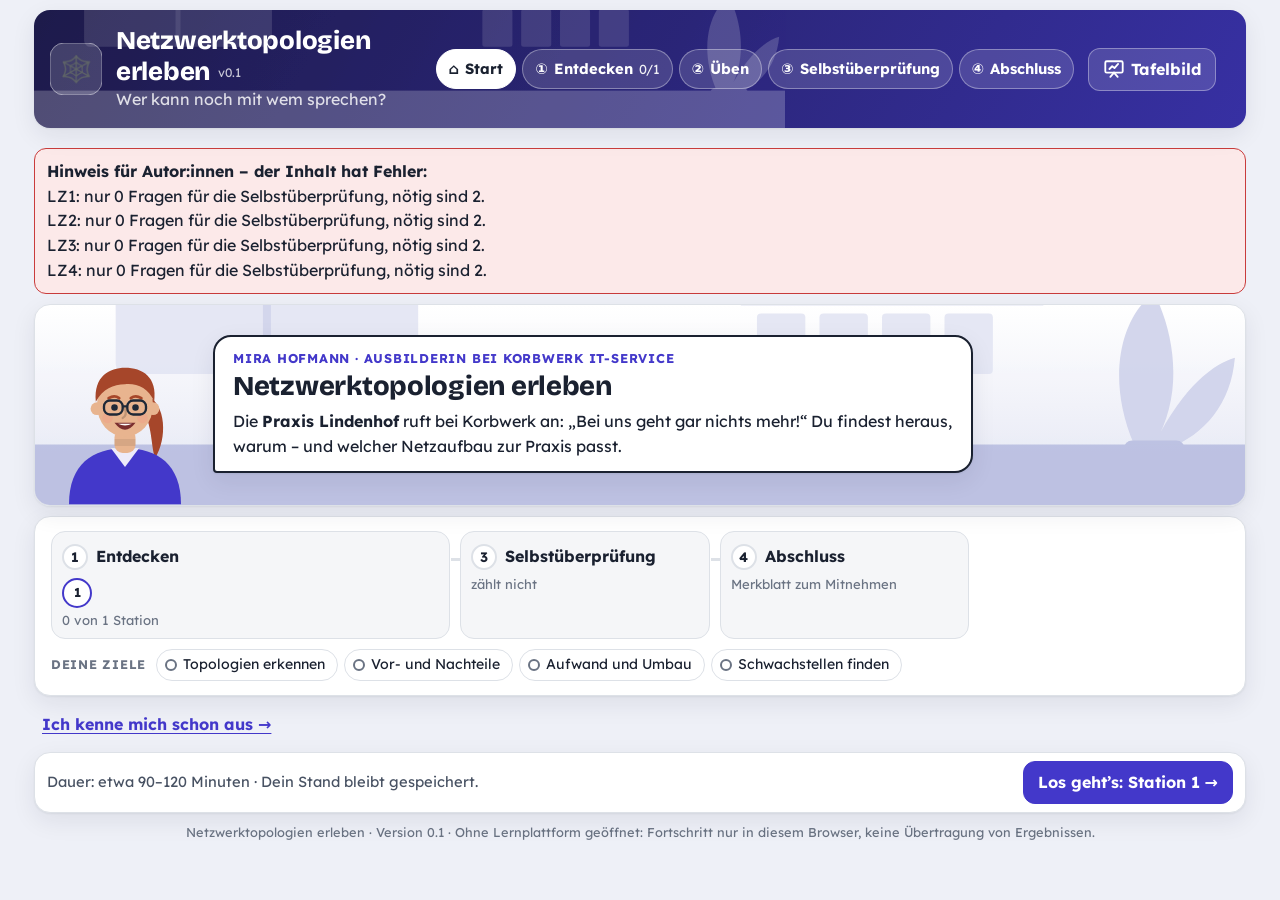
==== commit c2e06b6e: "Netzwerktopologien: Prototyp von Version 2 auf der Kompass-Vorlage 4.0 - Paket neu aus der Kompass-V" ====
--- a/packages/netzwerktopologien/src/index.html
+++ b/packages/netzwerktopologien/src/index.html
@@ -3,1341 +3,28 @@
 <head>
 <meta charset="utf-8">
 <meta name="viewport" content="width=device-width, initial-scale=1">
-<title>Netzwerktopologien erleben</title>
-<style>
-:root{
-  --bg:#eef2f8; --card:#ffffff; --card2:#f6f8fc; --ink:#1b2333; --ink-soft:#4a5568; --muted:#6b7588; --line:#dbe2ec;
-  --accent:#2f6fde; --accent-soft:#e3ecfd; --ok:#1f9d55; --ok-soft:#e2f5e9; --bad:#d64545; --bad-soft:#fde8e8;
-  --warn:#b67d00; --warn-soft:#fff3d1; --wire:#7b879b; --canvas:#fbfcfe; --grid:#e6ebf3;
-  --shadow:0 1px 2px rgba(20,30,50,.06),0 6px 20px rgba(20,30,50,.07); --r:14px;
-}
-*{box-sizing:border-box}
-html,body{margin:0;background:var(--bg);color:var(--ink);font-family:system-ui,-apple-system,"Segoe UI",Roboto,"Helvetica Neue",Arial,sans-serif;font-size:15px;line-height:1.45}
-.app{max-width:1400px;margin:0 auto;padding:14px}
-h1,h2,h3{margin:0 0 .4em;line-height:1.2}
-h3{font-size:1.05rem}
-.card{background:var(--card);border:1px solid var(--line);border-radius:var(--r);box-shadow:var(--shadow);padding:14px}
-button{font:inherit;color:var(--ink);background:var(--card2);border:1px solid var(--line);border-radius:10px;padding:7px 12px;cursor:pointer;transition:background .15s,border-color .15s,transform .05s}
-button:hover{border-color:var(--accent)}
-button:active{transform:translateY(1px)}
-button.primary{background:var(--accent);border-color:var(--accent);color:#fff;font-weight:600}
-button.primary:hover{filter:brightness(1.08)}
-button.active,button.toggle.on{background:var(--accent-soft);border-color:var(--accent);color:var(--accent);font-weight:600}
-button:disabled{opacity:.5;cursor:default}
-.hidden{display:none!important}
-
-/* Header */
-.top{display:flex;flex-wrap:wrap;align-items:center;justify-content:space-between;gap:12px;margin-bottom:12px}
-.brand{display:flex;align-items:center;gap:12px}
-.brand h1{font-size:1.45rem;margin:0}
-.brand p{margin:0;color:var(--muted);font-size:.9rem}
-.logo{width:46px;height:46px;flex:none}
-.tabs{display:flex;gap:6px;background:var(--card);border:1px solid var(--line);border-radius:12px;padding:5px;box-shadow:var(--shadow)}
-.tabs button{border:none;background:transparent;padding:8px 14px;border-radius:8px;font-weight:600;color:var(--ink-soft)}
-.tabs button.active{background:var(--accent);color:#fff}
-details.goals{margin-bottom:12px;padding:10px 14px}
-details.goals summary{cursor:pointer;font-weight:700}
-details.goals ul{margin:.6em 0 0;padding-left:0;list-style:none;display:grid;grid-template-columns:repeat(auto-fit,minmax(260px,1fr));gap:8px}
-details.goals li{background:var(--card2);border:1px solid var(--line);border-radius:10px;padding:8px 10px;font-size:.92rem}
-details.goals li b{display:block;color:var(--accent)}
-.tab{display:none}
-.tab.active{display:block}
-
-/* Layout */
-.grid3{display:grid;grid-template-columns:220px minmax(0,1fr) 330px;gap:12px;align-items:start}
-@media (max-width:1150px){.grid3{grid-template-columns:200px minmax(0,1fr)}.grid3>.side-r{grid-column:1/-1}}
-@media (max-width:760px){.grid3{grid-template-columns:1fr}}
-
-/* Picker */
-.pick{display:flex;flex-direction:column;gap:7px}
-.pick button{display:flex;align-items:center;gap:10px;text-align:left;padding:6px 8px;background:var(--card2)}
-.pick button svg{width:58px;height:36px;flex:none;background:var(--canvas);border-radius:6px;border:1px solid var(--line)}
-.pick button.active{background:var(--accent-soft)}
-.pick button span{font-weight:600}
-@media (max-width:760px){.pick{flex-direction:row;flex-wrap:wrap}.pick button{flex:1 1 140px}}
-@media (max-width:1150px){.pick button svg{width:44px;height:28px}.pick button{gap:8px}}
-@media (max-width:600px){.tabs{width:100%}.tabs button{flex:1;padding:8px 4px;font-size:.88rem}}
-.slider{display:block;margin-top:12px;font-size:.9rem;color:var(--ink-soft)}
-.slider input{width:100%;accent-color:var(--accent)}
-
-/* Stage */
-.toolbar{display:flex;flex-wrap:wrap;gap:8px;align-items:center;margin-bottom:8px}
-.seg{display:inline-flex;border:1px solid var(--line);border-radius:10px;overflow:hidden}
-.seg button{border:none;border-radius:0;border-right:1px solid var(--line)}
-.seg button:last-child{border-right:none}
-.chk{display:inline-flex;align-items:center;gap:6px;padding:6px 10px;border:1px solid var(--line);border-radius:10px;background:var(--card2);cursor:pointer;font-size:.93rem}
-.chk input{accent-color:var(--accent)}
-.toolhint{font-size:.85rem;color:var(--muted);margin:-2px 0 8px}
-.canvas{width:100%;height:auto;display:block;border-radius:12px;border:1px solid var(--line);touch-action:none;user-select:none;-webkit-user-select:none;
-  background-color:var(--canvas);
-  background-image:linear-gradient(var(--grid) 1px,transparent 1px),linear-gradient(90deg,var(--grid) 1px,transparent 1px);
-  background-size:24px 24px}
-.stagewrap{position:relative}
-.toast{position:absolute;left:50%;top:10px;transform:translateX(-50%);background:var(--ink);color:var(--card);padding:6px 12px;border-radius:8px;font-size:.88rem;opacity:0;pointer-events:none;transition:opacity .2s;max-width:90%;text-align:center}
-.toast.show{opacity:.92}
-.statusbar{display:flex;flex-direction:column;gap:6px;margin-top:10px}
-.reach{display:flex;align-items:center;gap:10px;font-size:.9rem}
-.reach span{color:var(--muted);white-space:nowrap}
-.bar{flex:1;height:10px;background:var(--card2);border:1px solid var(--line);border-radius:6px;overflow:hidden}
-.bar i{display:block;height:100%;width:0;background:var(--ok);transition:width .35s,background .35s}
-.msg{min-height:2.6em;padding:8px 12px;border-radius:10px;font-size:.93rem;background:var(--card2);border:1px solid var(--line)}
-.msg.ok{background:var(--ok-soft);border-color:var(--ok)}
-.msg.bad{background:var(--bad-soft);border-color:var(--bad)}
-.msg.warn{background:var(--warn-soft);border-color:var(--warn)}
-
-/* SVG scene */
-.link{stroke:var(--wire);stroke-width:3;stroke-linecap:round}
-.link.hi{stroke:var(--accent);stroke-width:6}
-.link.failed{stroke:var(--bad);stroke-dasharray:9 7;opacity:.85}
-.hit{stroke:transparent;stroke-width:18;cursor:pointer;fill:none}
-.node{cursor:pointer}
-.pc-body{fill:var(--card);stroke:var(--ink-soft);stroke-width:2}
-.pc-stand{fill:var(--ink-soft)}
-.sw-body{fill:#2b3445;stroke:#0f141c;stroke-width:1.5}
-.port{fill:#4ade80}
-.lbl{font-size:13px;fill:var(--ink);text-anchor:middle;font-weight:700;paint-order:stroke;stroke:var(--canvas);stroke-width:4px;stroke-linejoin:round;pointer-events:none}
-.node.failed{opacity:.42}
-.xmark{stroke:var(--bad);stroke-width:5;stroke-linecap:round;fill:none}
-.halo{fill:none;stroke:var(--accent);stroke-width:3;stroke-dasharray:6 5}
-.hiring{fill:var(--accent);opacity:.18}
-.good{fill:none;stroke:var(--ok);stroke-width:5}
-.heat{opacity:.45}
-.term{fill:#39414f;stroke:#11161e}
-.bus-line{stroke-width:10}
-.busglow{stroke:var(--accent);stroke-width:22;opacity:.25;stroke-linecap:round}
-.arrow{opacity:.85}
-.packet{fill:var(--accent);stroke:#fff;stroke-width:2.5;filter:drop-shadow(0 0 4px rgba(47,111,222,.8))}
-.packet.p-b{fill:#e8862a;filter:drop-shadow(0 0 4px rgba(232,134,42,.8))}
-.spread{stroke:var(--accent);stroke-width:14;opacity:.35;stroke-linecap:round}
-.pulse{fill:none;stroke-width:3}
-.burst{fill:none;stroke:var(--bad);stroke-width:6}
-.bursttxt{font-size:20px;font-weight:800;fill:var(--bad);text-anchor:middle;paint-order:stroke;stroke:var(--canvas);stroke-width:5px}
-.rubber{stroke:var(--accent);stroke-width:3;stroke-dasharray:6 5;pointer-events:none}
-.mini .link{stroke-width:7}
-.mini .bus-line{stroke-width:16}
-.dots .link{stroke-width:14}
-.dots .bus-line{stroke-width:24}
-
-/* Info */
-.info h2{font-size:1.3rem;display:flex;align-items:center;gap:8px}
-.info .dot{width:14px;height:14px;border-radius:50%;display:inline-block}
-.info p{margin:.3em 0 .7em;font-size:.93rem}
-.pc-list{list-style:none;padding:0;margin:.2em 0 .8em;font-size:.92rem}
-.pc-list li{padding:3px 0 3px 26px;position:relative}
-.pc-list li::before{position:absolute;left:0;top:2px;font-weight:800;width:20px;text-align:center;border-radius:5px}
-.pros li::before{content:"+";color:var(--ok);background:var(--ok-soft)}
-.cons li::before{content:"−";color:var(--bad);background:var(--bad-soft)}
-.subh{font-size:.8rem;text-transform:uppercase;letter-spacing:.06em;color:var(--muted);font-weight:700;margin-top:.6em}
-.kpi{display:grid;grid-template-columns:1fr auto;gap:4px 10px;background:var(--card2);border:1px solid var(--line);border-radius:10px;padding:8px 10px;font-size:.9rem}
-.kpi b{text-align:right}
-.legend{display:flex;align-items:center;gap:6px;font-size:.8rem;color:var(--muted);margin-top:8px}
-.legend i{flex:1;height:8px;border-radius:4px;background:linear-gradient(90deg,hsl(120,65%,45%),hsl(60,75%,48%),hsl(0,70%,50%))}
-
-/* Compare */
-.cmp{margin-top:12px}
-.tablewrap{overflow-x:auto}
-table{border-collapse:collapse;width:100%;font-size:.9rem}
-th,td{padding:7px 9px;border-bottom:1px solid var(--line);text-align:left;vertical-align:top}
-th{font-size:.78rem;text-transform:uppercase;letter-spacing:.05em;color:var(--muted)}
-tr.cur td{background:var(--accent-soft)}
-.rating{letter-spacing:2px;white-space:nowrap}
-.note{margin-top:10px;font-size:.9rem;background:var(--warn-soft);border:1px solid var(--warn);border-radius:10px;padding:8px 12px}
-
-/* Builder */
-.tasks ol{list-style:none;margin:0;padding:0;display:flex;flex-direction:column;gap:6px}
-.tasks li button{width:100%;text-align:left;display:flex;gap:8px;align-items:flex-start;background:var(--card2)}
-.tasks li button.active{background:var(--accent-soft);border-color:var(--accent)}
-.tasks .st{flex:none;width:22px;height:22px;border-radius:50%;display:grid;place-items:center;font-size:.8rem;font-weight:800;background:var(--line);color:var(--ink-soft)}
-.tasks .st.done{background:var(--ok);color:#fff}
-.tasks small{display:block;color:var(--muted);font-weight:400}
-.detect{display:flex;align-items:center;gap:10px;flex-wrap:wrap;padding:8px 12px;border-radius:10px;background:var(--card2);border:1px solid var(--line);margin-bottom:8px;font-size:.93rem}
-.detect .dot{width:12px;height:12px;border-radius:50%}
-.detect small{color:var(--muted)}
-.metrics{display:flex;flex-wrap:wrap;gap:8px;margin-top:10px}
-.chip{background:var(--card2);border:1px solid var(--line);border-radius:999px;padding:4px 11px;font-size:.86rem}
-.chip b{margin-left:4px}
-.chip.bad{border-color:var(--bad);background:var(--bad-soft)}
-.task .badge{display:inline-block;font-size:.75rem;font-weight:700;background:var(--accent-soft);color:var(--accent);padding:2px 8px;border-radius:999px;margin-bottom:6px}
-.goalbox{background:var(--card2);border:1px solid var(--line);border-radius:10px;padding:8px 10px;margin:8px 0;font-size:.92rem}
-.btnrow{display:flex;flex-wrap:wrap;gap:8px;margin:10px 0}
-.hints{margin:0;padding-left:20px;font-size:.9rem;color:var(--ink-soft)}
-.fb{border-radius:10px;padding:10px 12px;margin-top:8px;font-size:.93rem}
-.fb.ok{background:var(--ok-soft);border:1px solid var(--ok)}
-.fb.bad{background:var(--bad-soft);border:1px solid var(--bad)}
-.fb table{margin:8px 0;font-size:.86rem}
-.howto{font-size:.85rem;color:var(--muted);border-top:1px dashed var(--line);padding-top:8px;margin-top:10px}
-
-/* Options (quiz + reflection) */
-.opts{display:flex;flex-direction:column;gap:7px;margin:8px 0}
-.opt{text-align:left;padding:9px 12px;background:var(--card2)}
-.opt.chosen{border-color:var(--accent);background:var(--accent-soft)}
-.opt.right{border-color:var(--ok);background:var(--ok-soft)}
-.opt.wrong{border-color:var(--bad);background:var(--bad-soft)}
-
-/* Quiz */
-.quiz{max-width:860px;margin:0 auto}
-.q-top{display:flex;justify-content:space-between;gap:10px;font-size:.85rem;color:var(--muted);flex-wrap:wrap}
-.lzchip{background:var(--accent-soft);color:var(--accent);padding:2px 9px;border-radius:999px;font-weight:700}
-.progress{height:6px;background:var(--card2);border-radius:4px;overflow:hidden;margin:8px 0 14px}
-.progress i{display:block;height:100%;background:var(--accent);transition:width .3s}
-.q-text{font-size:1.12rem;margin-bottom:10px}
-.q-img{max-width:520px;margin:0 auto 10px}
-.match-row{display:grid;grid-template-columns:1fr 200px;gap:10px;align-items:center;padding:7px 0;border-bottom:1px solid var(--line)}
-@media (max-width:600px){.match-row{grid-template-columns:1fr}}
-select,input[type=number],input[type=text]{font:inherit;color:var(--ink);background:var(--card2);border:1px solid var(--line);border-radius:8px;padding:7px 9px}
-select.right,input.right{border-color:var(--ok);background:var(--ok-soft)}
-select.wrong,input.wrong{border-color:var(--bad);background:var(--bad-soft)}
-.lzres{display:grid;grid-template-columns:minmax(0,1fr) 160px 70px;gap:6px 12px;align-items:center;padding:10px 0;border-bottom:1px solid var(--line)}
-.lzres .bar{height:12px}
-.lzres small{color:var(--muted);display:block}
-.state{font-weight:700;font-size:.85rem}
-.state.ok{color:var(--ok)}.state.mid{color:var(--warn)}.state.no{color:var(--bad)}
-@media (max-width:600px){.lzres{grid-template-columns:1fr 80px}.lzres .bar{grid-column:1/-1}}
-#qzNamePrint{display:none}
-.scnote{font-size:.88rem;background:var(--accent-soft);border:1px solid var(--accent);border-radius:10px;padding:8px 12px;margin:8px 0}
-.big{font-size:2.2rem;font-weight:800;color:var(--accent)}
-.qlist{display:flex;flex-wrap:wrap;gap:6px;margin-top:8px}
-.qlist span{font-size:.8rem;padding:3px 8px;border-radius:999px;border:1px solid var(--line)}
-.qlist .y{background:var(--ok-soft);border-color:var(--ok)}
-.qlist .n{background:var(--bad-soft);border-color:var(--bad)}
-.qlist .h{background:var(--warn-soft);border-color:var(--warn)}
-footer{color:var(--muted);font-size:.8rem;text-align:center;margin:16px 0 4px}
-@media print{
-  body{background:#fff}
-  .top .tabs,details.goals,footer,.noprint,#tab-explore,#tab-build{display:none!important}
-  #tab-quiz{display:block!important}
-  #qzNamePrint{display:block!important}
-  .card{box-shadow:none;border:none}
-}
-</style>
+<title>Lernpaket</title>
+<meta name="generator" content="Lernpaket-Kompass 4.0">
+<link rel="icon" href="data:,">  <!-- kein Abruf von favicon.ico (vermeidet einen 404-Eintrag) -->
+<link rel="stylesheet" href="css/stil.css">
+<link rel="stylesheet" href="css/baukasten.css">
+<link rel="stylesheet" href="css/tafel.css">
 </head>
 <body>
-<div class="app">
-  <header class="top">
-    <div class="brand">
-      <svg class="logo" viewBox="0 0 48 48" aria-hidden="true">
-        <rect x="1" y="1" width="46" height="46" rx="12" fill="#2f6fde"/>
-        <g stroke="#fff" stroke-width="2.5" stroke-linecap="round"><line x1="24" y1="24" x2="11" y2="12"/><line x1="24" y1="24" x2="37" y2="12"/><line x1="24" y1="24" x2="11" y2="36"/><line x1="24" y1="24" x2="37" y2="36"/><line x1="11" y1="12" x2="37" y2="12" opacity=".5"/></g>
-        <g fill="#fff"><circle cx="11" cy="12" r="4"/><circle cx="37" cy="12" r="4"/><circle cx="11" cy="36" r="4"/><circle cx="37" cy="36" r="4"/><rect x="18" y="19" width="12" height="10" rx="2.5" fill="#ffd166"/></g>
-      </svg>
-      <div>
-        <h1>Netzwerktopologien erleben</h1>
-        <p>Interaktives Lernmodul für Auszubildende der Fachinformatik</p>
-      </div>
-    </div>
-    <nav class="tabs" id="tabs">
-      <button data-tab="explore" class="active">① Entdecken</button>
-      <button data-tab="build">② Umbauen</button>
-      <button data-tab="quiz">③ Lernzielkontrolle</button>
-    </nav>
+<div class="app" id="app">
+  <header class="kopf card">
+    <div class="logo" aria-hidden="true"></div>
+    <div class="titel"><h1 id="titel"></h1><div class="unter" id="untertitel"></div></div>
+    <nav class="tabs" id="tabs" aria-label="Teile des Lernpakets"></nav>  <!-- Teile mit Fortschritt, in der Kopfzeile -->
+    <div class="fortschritt" id="fortschritt" aria-live="polite"></div>
   </header>
-
-  <details class="card goals" id="goals">
-    <summary>🎯 Lernziele dieses Moduls</summary>
-    <ul id="goalList"></ul>
-  </details>
-
-  <!-- ============ ENTDECKEN ============ -->
-  <section class="tab active" id="tab-explore">
-    <div class="grid3">
-      <aside class="card">
-        <h3>Topologie wählen</h3>
-        <div class="pick" id="pickList"></div>
-        <label class="slider">Anzahl Endgeräte: <b id="nVal">6</b>
-          <input type="range" id="nRange" min="4" max="10" value="6">
-        </label>
-      </aside>
-
-      <div class="card">
-        <div class="toolbar">
-          <div class="seg">
-            <button data-extool="fail" class="active">⚡ Ausfall simulieren</button>
-            <button data-extool="send">✉ Paket senden</button>
-          </div>
-          <button id="exHeat" class="toggle" title="Zeigt, wie viele Geräte der Ausfall eines Elements trennen würde">🔥 Schwachstellen</button>
-          <button id="exRepair">🔧 Alles reparieren</button>
-          <label class="chk hidden" id="exDblWrap"><input type="checkbox" id="exDbl"> Doppelring</label>
-          <button id="exCollide" class="hidden">💥 Kollision vorführen</button>
-        </div>
-        <div class="toolhint" id="exHint"></div>
-        <div class="stagewrap">
-          <svg id="exSvg" class="canvas" viewBox="0 0 800 480"><g class="scene"></g><g class="fx"></g></svg>
-        </div>
-        <div class="statusbar">
-          <div class="reach"><span>Erreichbarkeit</span><div class="bar"><i id="exBar"></i></div><b id="exReach"></b></div>
-          <div class="msg" id="exMsg"></div>
-        </div>
-      </div>
-
-      <aside class="card info side-r" id="exInfo"></aside>
-    </div>
-
-    <div class="card cmp">
-      <h3>Vergleich aller Topologien bei <span id="cmpN">6</span> Endgeräten</h3>
-      <div class="tablewrap"><table id="cmpTable"></table></div>
-      <div class="note"><b>Gut zu wissen – physikalisch vs. logisch:</b> Die <i>physikalische</i> Topologie beschreibt die Verkabelung, die <i>logische</i> den Weg der Daten. Ein Netz mit <b>Hub</b> ist physikalisch ein Stern, arbeitet logisch aber wie ein Bus (alle bekommen alles, Kollisionen möglich). Erst der <b>Switch</b> macht den Stern auch logisch zum Stern. Auch WLAN ist physikalisch „ein Stern um den Access Point“, logisch aber ein geteiltes Medium.</div>
-    </div>
-  </section>
-
-  <!-- ============ UMBAUEN ============ -->
-  <section class="tab" id="tab-build">
-    <div class="grid3">
-      <aside class="card tasks">
-        <h3>Umbau-Aufgaben</h3>
-        <ol id="taskList"></ol>
-      </aside>
-
-      <div class="card">
-        <div class="toolbar">
-          <div class="seg">
-            <button data-bdtool="connect" class="active">🔗 Verbinden</button>
-            <button data-bdtool="move">✋ Verschieben</button>
-            <button data-bdtool="delete">🗑 Löschen</button>
-          </div>
-          <div class="seg">
-            <button id="addPC">+ PC</button>
-            <button id="addSW">+ Switch</button>
-            <button id="addBus">+ Bus-Kabel</button>
-          </div>
-          <button id="bdClear" title="Entfernt alle Kabel">✂ Alle Kabel lösen</button>
-          <button id="bdHeat" class="toggle">🔥 Schwachstellen</button>
-          <button id="bdReset">↺ Neu starten</button>
-        </div>
-        <div class="toolhint" id="bdHint"></div>
-        <div class="detect" id="bdDetect"></div>
-        <div class="stagewrap">
-          <svg id="bdSvg" class="canvas" viewBox="0 0 800 480"><g class="scene"></g><g class="fx"></g></svg>
-          <div class="toast" id="bdToast"></div>
-        </div>
-        <div class="metrics" id="bdMetrics"></div>
-      </div>
-
-      <aside class="card task side-r" id="bdTask"></aside>
-    </div>
-  </section>
-
-  <!-- ============ QUIZ ============ -->
-  <section class="tab" id="tab-quiz">
-    <div class="card quiz" id="quiz"></div>
-  </section>
-
-  <footer>SCORM 1.2 · <span id="scState">Ergebnis wird an die Lernplattform übermittelt</span></footer>
+  <main id="haupt" tabindex="-1"></main>
+  <footer class="leiste card" id="leiste"></footer>
+  <div class="fuss" id="fuss"></div>
 </div>
-
-<script>
-'use strict';
-/* ================================================================
-   Grundlagen & Daten
-   ================================================================ */
-var NS = 'http://www.w3.org/2000/svg';
-var $ = function(s, r){ return (r || document).querySelector(s); };
-var $$ = function(s, r){ return Array.prototype.slice.call((r || document).querySelectorAll(s)); };
-var _id = 0; function nid(){ return 'e' + (++_id); }
-function esc(s){ return String(s).replace(/[&<>"]/g, function(c){ return {'&':'&amp;','<':'&lt;','>':'&gt;','"':'&quot;'}[c]; }); }
-function shuffle(a){ a = a.slice(); for (var i = a.length - 1; i > 0; i--){ var j = Math.floor(Math.random() * (i + 1)); var t = a[i]; a[i] = a[j]; a[j] = t; } return a; }
-function clamp(v, a, b){ return Math.max(a, Math.min(b, v)); }
-function sleep(ms){ return new Promise(function(r){ setTimeout(r, ms); }); }
-
-var ORDER = ['bus','ring','star','tree','full','partial'];
-var TOPO = {
-  bus: { name:'Bus', color:'#e8862a', short:'Ein gemeinsames Kabel für alle Stationen',
-    recog:'Erkennbar am durchgehenden Kabel mit Abschlusswiderständen (Terminatoren) an beiden Enden.',
-    desc:'Alle Stationen hängen an einem gemeinsamen Übertragungsmedium (klassisch ein Koaxialkabel). An beiden Enden sitzen Abschlusswiderstände (Terminatoren), die Signalreflexionen verhindern. Jedes Signal erreicht alle Stationen – nur der Empfänger übernimmt die Daten. Den Zugriff regelt z. B. CSMA/CD.',
-    pros:['Geringer Kabelbedarf, günstig','Einfacher Aufbau ohne aktive Komponenten','Ausfall eines Endgeräts stört die anderen nicht','Leicht erweiterbar (Station anklemmen)'],
-    cons:['Kabelbruch oder fehlender Terminator legt das ganze Netz lahm','Nur eine Station kann gleichzeitig senden → Kollisionen','Leistung sinkt mit der Zahl der Stationen','Alle Stationen „hören mit“ (Datenschutz)','Fehlersuche aufwendig, Länge begrenzt'],
-    practice:'Früher Ethernet 10BASE2/10BASE5 (Koaxialkabel). Heute z. B. CAN-Bus im Auto und Feldbusse in der Industrie.',
-    sim:'Sende ein Paket und beobachte, dass alle Stationen das Signal empfangen. Klicke dann auf das Bus-Kabel (Kabelbruch) – oder führe eine Kollision vor.' },
-  ring: { name:'Ring', color:'#8e5bd6', short:'Jede Station hat genau zwei Nachbarn',
-    recog:'Jedes Gerät hat genau zwei Nachbarn – die Verbindungen bilden einen geschlossenen Kreis.',
-    desc:'Jede Station ist mit genau zwei Nachbarn verbunden. Die Daten laufen in eine Richtung von Station zu Station; jede Station frischt das Signal auf und gibt es weiter (Repeater). Der Zugriff wird häufig per Token Passing geregelt: Nur wer das Token hat, darf senden.',
-    pros:['Kollisionsfrei durch Token – deterministische Zugriffszeiten','Alle Stationen sind gleichberechtigt','Signal wird von jeder Station aufgefrischt → große Ausdehnung','Geringer Kabelaufwand (n Kabel)'],
-    cons:['Ausfall einer Station oder Leitung unterbricht den ganzen Ring (ohne Doppelring)','Laufzeit steigt mit jeder weiteren Station','Erweitern erfordert Unterbrechen des Rings','Fehlersuche aufwendig'],
-    practice:'Token Ring (IEEE 802.5), FDDI als Doppelring. Heute: Glasfaser-Ringe bei Providern und Ring-Redundanz im Industrial Ethernet.',
-    sim:'Lass eine Station ausfallen und sende ein Paket. Aktiviere danach den Doppelring und vergleiche!' },
-  star: { name:'Stern', color:'#2f7fd6', short:'Alle Geräte an einem zentralen Verteiler',
-    recog:'Alle Geräte sind einzeln an genau einen zentralen Verteiler (Switch) angeschlossen.',
-    desc:'Jedes Endgerät ist mit einem eigenen Kabel an einen zentralen Verteiler angeschlossen – heute ein Switch, früher ein Hub. Der Switch leitet Daten gezielt nur an den Empfänger weiter.',
-    pros:['Defektes Kabel/Gerät betrifft nur dieses eine Gerät','Einfach erweiterbar und leicht zu warten','Fehler lassen sich gut eingrenzen','Switch verhindert Kollisionen, hohe Datenraten'],
-    cons:['Der zentrale Switch ist ein Single Point of Failure','Hoher Kabelaufwand: jedes Gerät braucht ein eigenes Kabel','Anzahl der Switch-Ports begrenzt die Größe','Kosten für die aktive Komponente'],
-    practice:'Standard in nahezu jedem heutigen LAN (Ethernet mit Switch), z. B. im Klassenzimmer.',
-    sim:'Lass einen PC ausfallen – und dann den Switch. Was ist der Unterschied?' },
-  tree: { name:'Baum', color:'#2f9e5b', short:'Hierarchisch verbundene Sterne (erweiterter Stern)',
-    recog:'Mehrere Verteiler sind hierarchisch miteinander verbunden – ohne Kreise.',
-    desc:'Mehrere Sterne werden hierarchisch über Switches gekoppelt (erweiterter Stern): ein zentraler Core-Switch, darunter Etagen- bzw. Raumverteiler, daran die Endgeräte.',
-    pros:['Gut skalierbar, auch für große Netze','Ausfälle bleiben auf Teilbäume begrenzt','Klare, strukturierte Verkabelung (Etagenverteiler)','Große Entfernungen überbrückbar'],
-    cons:['Fällt ein Verteiler aus, ist sein ganzer Teilbaum getrennt','Die Wurzel (Core-Switch) ist besonders kritisch','Uplinks können zum Engpass werden','Höherer Planungsaufwand'],
-    practice:'Typisches Schul- oder Firmennetz: Core-Switch im Serverraum, Etagen- und Raumswitches.',
-    sim:'Lass einen Raum-Switch ausfallen – wer kann noch mit wem sprechen? Und was passiert beim Core-Switch?' },
-  full: { name:'Vollvermascht', color:'#d64545', short:'Jedes Gerät ist mit jedem verbunden',
-    recog:'Jedes Gerät ist direkt mit jedem anderen Gerät verbunden.',
-    desc:'Jedes Gerät besitzt eine direkte Verbindung zu jedem anderen Gerät. Fällt eine Leitung aus, gibt es sofort zahlreiche Umwege.',
-    pros:['Höchste Ausfallsicherheit, viele alternative Wege','Direkte Kommunikation ohne Zwischenstationen','Keine zentrale Komponente, kein Engpass'],
-    cons:['Extrem hoher Kabelaufwand: n·(n−1)/2 Verbindungen','Jedes Gerät braucht n−1 Anschlüsse','Teuer und schlecht erweiterbar'],
-    practice:'Kleine Kernnetze, Cluster-Verbindungen, VPN-Full-Mesh zwischen wenigen Standorten.',
-    sim:'Erhöhe die Anzahl der Endgeräte und beobachte den Kabelaufwand. Lass mehrere Kabel ausfallen und sende Pakete.' },
-  partial: { name:'Teilvermascht', color:'#14958a', short:'Mehrere, aber nicht alle Verbindungen',
-    recog:'Geräte haben mehrere, aber nicht alle möglichen Verbindungen.',
-    desc:'Geräte sind mit mehreren, aber nicht mit allen anderen verbunden. Daten werden – oft über Zwischenstationen – auf einem passenden Weg weitergeleitet (Routing).',
-    pros:['Guter Kompromiss aus Ausfallsicherheit und Aufwand','Alternative Wege bei Leitungsausfall','Gut erweiterbar'],
-    cons:['Wegewahl (Routing) nötig','Planung und Verwaltung aufwendiger','Unterschiedlich lange Wege und Laufzeiten'],
-    practice:'Das Internet, Provider- und Firmen-WANs, WLAN-Mesh-Systeme.',
-    sim:'Wie viele Ausfälle verkraftet das Netz, bevor es zerfällt? Probiere es aus!' }
-};
-var LZ = {
-  lz1:{ t:'Topologien erkennen und benennen', d:'Ich kann Bus, Ring, Stern, Baum, Voll- und Teilvermaschung am Aufbau erkennen und richtig benennen.', tip:'Schau dir im Bereich „Entdecken“ alle sechs Topologien noch einmal genau an.' },
-  lz2:{ t:'Vor- und Nachteile beurteilen', d:'Ich kann typische Vor- und Nachteile den Topologien zuordnen und begründen.', tip:'Lies die Vor- und Nachteile im Infobereich und überprüfe sie mit eigenen Ausfall-Simulationen.' },
-  lz3:{ t:'Topologien überführen und Aufwand berechnen', d:'Ich kann eine Topologie in eine andere umbauen und den Verkabelungsaufwand berechnen.', tip:'Löse die Umbau-Aufgaben und übe die Formel n·(n−1)/2.' },
-  lz4:{ t:'Ausfallsicherheit bewerten', d:'Ich kann Single Points of Failure erkennen und die Folgen von Ausfällen einschätzen.', tip:'Aktiviere „Schwachstellen“ und simuliere gezielt Ausfälle.' }
-};
-function colorOf(key){ return (TOPO[key] && TOPO[key].color) || '#8a94a6'; }
-function treeSwitches(n){ return n <= 6 ? 2 : 3; }
-
-/* ================================================================
-   Graph-Erzeugung
-   ================================================================ */
-function makeGraph(key, n){
-  var nodes = [], links = [], pc = 0;
-  function P(x, y){ var o = {id:nid(), type:'pc', x:Math.round(x), y:Math.round(y), label:'PC' + (++pc)}; nodes.push(o); return o; }
-  function S(x, y, label){ var o = {id:nid(), type:'switch', x:x, y:y, label:label}; nodes.push(o); return o; }
-  function L(a, b){ links.push({id:nid(), a:a.id, b:b.id}); }
-  function circle(){ var r = []; for (var i = 0; i < n; i++){ var a = -Math.PI/2 + i*2*Math.PI/n; r.push(P(400 + 280*Math.cos(a), 240 + 172*Math.sin(a))); } return r; }
-  var i, j, r;
-  switch (key){
-    case 'bus': {
-      var w = clamp(n*100, 380, 740), b = {id:nid(), type:'bus', x:400, y:240, w:w, label:'Bus'};
-      nodes.push(b); var span = w - 90;
-      for (i = 0; i < n; i++){ var p = P(400 - span/2 + i*span/(n-1), i % 2 ? 380 : 100); L(p, b); }
-      break; }
-    case 'ring': r = circle(); for (i = 0; i < n; i++) L(r[i], r[(i+1) % n]); break;
-    case 'star': r = circle(); var s = S(400, 240, 'Switch'); r.forEach(function(p){ L(p, s); }); break;
-    case 'tree': {
-      var m = treeSwitches(n), core = S(400, 70, 'Core'), base = Math.floor(n/m), extra = n % m;
-      for (i = 0; i < m; i++){
-        var sx = m === 2 ? (i === 0 ? 240 : 560) : [160, 400, 640][i];
-        var sw = S(sx, 225, 'SW' + (i+1)); L(sw, core);
-        var k = base + (i < extra ? 1 : 0);
-        for (j = 0; j < k; j++){ var q = P(sx - (k-1)*62/2 + j*62, 385); L(q, sw); }
-      }
-      break; }
-    case 'full': r = circle(); for (i = 0; i < n; i++) for (j = i+1; j < n; j++) L(r[i], r[j]); break;
-    case 'partial': {
-      r = circle(); for (i = 0; i < n; i++) L(r[i], r[(i+1) % n]);
-      var h = Math.floor(n/2);
-      for (i = 0; i < n; i += 2){
-        j = (i + h) % n; var a = r[i], c = r[j];
-        if (j === (i+1) % n || i === (j+1) % n) continue;
-        if (links.some(function(l){ return (l.a === a.id && l.b === c.id) || (l.a === c.id && l.b === a.id); })) continue;
-        L(a, c);
-      }
-      break; }
-    default: circle();
-  }
-  return {nodes:nodes, links:links};
-}
-function byId(G, id){ for (var i = 0; i < G.nodes.length; i++) if (G.nodes[i].id === id) return G.nodes[i]; return null; }
-function linkById(G, id){ for (var i = 0; i < G.links.length; i++) if (G.links[i].id === id) return G.links[i]; return null; }
-function labelOf(G, id){ var n = byId(G, id); if (n) return n.type === 'bus' ? 'Bus-Kabel' : n.label; var l = linkById(G, id); if (l) return 'Kabel ' + labelOf(G, l.a) + '–' + labelOf(G, l.b); return '?'; }
-
-/* ================================================================
-   Graph-Analyse
-   ================================================================ */
-function adj(G, skip){
-  var m = new Map();
-  G.nodes.forEach(function(n){ if (!skip || !skip.has(n.id)) m.set(n.id, []); });
-  G.links.forEach(function(l){
-    if (skip && skip.has(l.id)) return;
-    if (m.has(l.a) && m.has(l.b)){ m.get(l.a).push({to:l.b, link:l.id}); m.get(l.b).push({to:l.a, link:l.id}); }
-  });
-  return m;
-}
-function comps(A){
-  var seen = new Set(), out = [];
-  A.forEach(function(_, id){
-    if (seen.has(id)) return;
-    var c = [], st = [id]; seen.add(id);
-    while (st.length){ var u = st.pop(); c.push(u); A.get(u).forEach(function(e){ if (!seen.has(e.to)){ seen.add(e.to); st.push(e.to); } }); }
-    out.push(c);
-  });
-  return out;
-}
-function R(key, hint){ return {key:key, name:TOPO[key].name, hint:hint || TOPO[key].short}; }
-function mixed(h){ return {key:'mixed', name:'Misch-/Hybridtopologie', hint:h}; }
-function classify(G){
-  var pcs = G.nodes.filter(function(n){ return n.type === 'pc'; });
-  var sws = G.nodes.filter(function(n){ return n.type === 'switch'; });
-  var buses = G.nodes.filter(function(n){ return n.type === 'bus'; });
-  var n = pcs.length, E = G.links.length;
-  if (n < 3) return {key:null, name:'Noch keine Topologie', hint:'Es werden mindestens 3 Endgeräte (PCs) benötigt.'};
-  var A = adj(G);
-  if (comps(A).length > 1) return {key:null, name:'Nicht zusammenhängend', hint:'Mindestens ein Gerät ist noch nicht mit dem Rest des Netzes verbunden.'};
-  var deg = function(id){ return A.get(id).length; };
-  var typ = function(id){ var x = byId(G, id); return x ? x.type : null; };
-  var pcpc = G.links.filter(function(l){ return typ(l.a) === 'pc' && typ(l.b) === 'pc'; }).length;
-  if (buses.length > 1) return mixed('Mehrere Bus-Segmente – das ist eine gekoppelte Bus-Struktur.');
-  if (buses.length === 1){
-    if (sws.length === 0 && pcpc === 0 && pcs.every(function(p){ return deg(p.id) === 1; })) return R('bus');
-    return mixed('Bus kombiniert mit weiteren Verbindungen oder Verteilern.');
-  }
-  if (sws.length === 0){
-    if (E === n && pcs.every(function(p){ return deg(p.id) === 2; })) return R('ring');
-    if (E === n*(n-1)/2) return R('full');
-    if (E === n-1){
-      if (pcs.every(function(p){ return deg(p.id) <= 2; })) return {key:'line', name:'Linie (Kette)', hint:'Die Geräte bilden eine offene Kette. Schließt du sie, entsteht ein Ring.'};
-      return mixed('Baumartige Struktur ohne Verteiler – hier leiten PCs für andere weiter.');
-    }
-    return R('partial');
-  }
-  var swSet = new Set(sws.map(function(s){ return s.id; }));
-  var leaf = pcs.every(function(p){ return deg(p.id) === 1 && swSet.has(A.get(p.id)[0].to); });
-  if (leaf){
-    if (sws.length === 1) return R('star');
-    if (E === G.nodes.length - 1) return R('tree');
-    return mixed('Die Switches sind mit Kreisen (redundant) verbunden – eine vermaschte Switch-Struktur.');
-  }
-  return mixed('Kombination aus Switch-Anschlüssen und direkten PC-Verbindungen.');
-}
-function ringOrder(G){
-  var A = adj(G), first = G.nodes.find(function(n){ return n.type === 'pc'; });
-  var start = first.id, ord = [], prev = null, cur = start, g = 0;
-  do {
-    var nb = A.get(cur);
-    var e = prev === null ? nb[0] : (nb.find(function(x){ return x.to !== prev; }) || nb[0]);
-    ord.push({id:cur, link:e.link, next:e.to}); prev = cur; cur = e.to;
-  } while (cur !== start && ++g < 500);
-  return ord;
-}
-function findPath(G, failed, s, t, ringSingle){
-  if (failed.has(s) || failed.has(t)) return null;
-  if (ringSingle){
-    if (failed.size) return {blocked:true};
-    var ord = ringOrder(G), i = ord.findIndex(function(o){ return o.id === s; }), nodes = [s], links = [], g = 0;
-    while (ord[i].id !== t && g++ < 500){ links.push(ord[i].link); i = (i + 1) % ord.length; nodes.push(ord[i].id); }
-    return {nodes:nodes, links:links};
-  }
-  var A = adj(G, failed), prev = new Map([[s, null]]), q = [s];
-  while (q.length){
-    var u = q.shift(); if (u === t) break;
-    A.get(u).forEach(function(e){ if (!prev.has(e.to)){ prev.set(e.to, {from:u, link:e.link}); q.push(e.to); } });
-  }
-  if (!prev.has(t)) return null;
-  var ns = [t], ls = [], c = t;
-  while (prev.get(c)){ var p = prev.get(c); ls.unshift(p.link); ns.unshift(p.from); c = p.from; }
-  return {nodes:ns, links:ls};
-}
-function pcGroups(G, failed, ringSingle){
-  var alive = G.nodes.filter(function(n){ return n.type === 'pc' && !failed.has(n.id); }).map(function(n){ return n.id; });
-  if (ringSingle && failed.size) return alive.map(function(id){ return [id]; });
-  var set = new Set(alive);
-  return comps(adj(G, failed)).map(function(c){ return c.filter(function(id){ return set.has(id); }); }).filter(function(c){ return c.length; });
-}
-function impact(G, id, rs){
-  var gr = pcGroups(G, new Set([id]), rs), tot = 0, big = 0;
-  gr.forEach(function(g){ tot += g.length; big = Math.max(big, g.length); });
-  return tot - big;
-}
-function heatMap(G, rs){
-  var nPC = G.nodes.filter(function(n){ return n.type === 'pc'; }).length, m = new Map();
-  G.nodes.forEach(function(n){ var k = impact(G, n.id, rs); m.set(n.id, {k:k, f:nPC > 1 ? k/(nPC-1) : 0, crit:k >= 1}); });
-  G.links.forEach(function(l){ var k = impact(G, l.id, rs); m.set(l.id, {k:k, f:nPC > 1 ? k/(nPC-1) : 0, crit:k >= 2}); });
-  return m;
-}
-function reachStats(G, failed, rs){
-  var n = G.nodes.filter(function(x){ return x.type === 'pc'; }).length, gr = pcGroups(G, failed, rs), ok = 0;
-  gr.forEach(function(g){ ok += g.length*(g.length-1)/2; });
-  var all = n*(n-1)/2;
-  return {ok:ok, all:all, pct:all ? ok/all : 1, groups:gr};
-}
-function metrics(G, rs){
-  if (rs === undefined) rs = classify(G).key === 'ring';
-  var A = adj(G), pcs = G.nodes.filter(function(n){ return n.type === 'pc'; });
-  var buses = G.nodes.filter(function(n){ return n.type === 'bus'; }).length;
-  var crit = 0; heatMap(G, rs).forEach(function(v){ if (v.crit) crit++; });
-  return {
-    pcs:pcs.length, cables:G.links.length + buses,
-    sws:G.nodes.filter(function(n){ return n.type === 'switch'; }).length,
-    maxPorts:pcs.reduce(function(m, p){ return Math.max(m, A.get(p.id).length); }, 0),
-    crit:crit
-  };
-}
-function heatCol(f){ return 'hsl(' + Math.round(120*(1 - clamp(f, 0, 1))) + ',70%,47%)'; }
-
-/* ================================================================
-   Darstellung (SVG)
-   ================================================================ */
-function ep(n, other){
-  if (n.type === 'bus'){ var hw = n.w/2 - 14; return {x:clamp(other.x, n.x - hw, n.x + hw), y:n.y}; }
-  return {x:n.x, y:n.y};
-}
-function scene(G, o){
-  o = o || {};
-  var failed = o.failed || new Set(), heat = o.heat || null, hiN = o.hiNodes || new Set(), hiL = o.hiLinks || new Set();
-  var good = o.good || new Set(), color = o.color || '#2f6fde', labels = o.labels !== false, dots = !!o.dots, inter = !!o.interactive;
-  var N = new Map(G.nodes.map(function(n){ return [n.id, n]; }));
-  var s = '';
-  function nodeSVG(n){
-    var f = failed.has(n.id), h = heat && heat.get(n.id), inner = '';
-    var attrs = inter ? ' data-id="' + n.id + '" data-kind="node"' : '';
-    var title = h ? '<title>' + esc(labelOf(G, n.id)) + ': Ausfall trennt ' + h.k + ' Gerät(e)</title>' : '';
-    if (n.type === 'bus'){
-      var hw = n.w/2, stroke = f ? 'var(--bad)' : (h ? heatCol(h.f) : color);
-      if (o.sel === n.id || hiN.has(n.id)) inner += '<line x1="' + (-hw) + '" y1="0" x2="' + hw + '" y2="0" class="busglow"/>';
-      if (good.has(n.id)) inner += '<rect x="' + (-hw-16) + '" y="-20" width="' + (n.w+32) + '" height="40" rx="12" class="good"/>';
-      inner += '<line x1="' + (-hw) + '" y1="0" x2="' + hw + '" y2="0" class="bus-line" style="stroke:' + stroke + '"/>';
-      inner += '<line x1="' + (-hw) + '" y1="0" x2="' + hw + '" y2="0" class="hit" style="stroke-width:34"/>';
-      inner += '<rect x="' + (-hw-11) + '" y="-12" width="11" height="24" rx="2" class="term"/><rect x="' + hw + '" y="-12" width="11" height="24" rx="2" class="term"/>';
-      if (f) inner += '<path d="M-16,-18 L-4,0 L-16,18 M16,-18 L4,0 L16,18" class="xmark"/>';
-      if (labels) inner += '<text x="' + (-hw+2) + '" y="30" class="lbl" style="text-anchor:start">Bus-Kabel</text>';
-      return '<g class="node bus' + (f ? ' failed-bus' : '') + '"' + attrs + ' transform="translate(' + n.x + ',' + n.y + ')">' + title + inner + '</g>';
-    }
-    if (h && !f) inner += '<circle r="34" class="heat" style="fill:' + heatCol(h.f) + '"/>';
-    if (hiN.has(n.id)) inner += '<circle r="32" class="hiring"/>';
-    if (good.has(n.id)) inner += '<circle r="36" class="good"/>';
-    if (o.sel === n.id) inner += '<circle r="34" class="halo"/>';
-    if (dots){
-      inner += n.type === 'pc' ? '<circle r="30" style="fill:' + color + '"/>' : '<rect x="-48" y="-30" width="96" height="60" rx="12" fill="#2b3445"/>';
-    } else if (n.type === 'pc'){
-      inner += '<rect x="-20" y="-18" width="40" height="28" rx="4" class="pc-body"/>' +
-        '<rect x="-16" y="-14" width="32" height="20" rx="2" style="fill:' + color + ';opacity:.9"/>' +
-        '<path d="M-12,-10 L-2,-10" stroke="#fff" stroke-width="2" opacity=".6"/>' +
-        '<rect x="-4" y="10" width="8" height="5" class="pc-stand"/><rect x="-12" y="15" width="24" height="3.5" rx="1.5" class="pc-stand"/>';
-      if (labels) inner += '<text y="34" class="lbl">' + esc(n.label) + '</text>';
-    } else {
-      var ports = ''; for (var i = 0; i < 6; i++) ports += '<rect x="' + (-23 + i*8) + '" y="-2" width="5" height="5" rx="1" class="port"/>';
-      inner += '<rect x="-30" y="-14" width="60" height="28" rx="5" class="sw-body"/><rect x="-26" y="-10" width="18" height="4" rx="2" fill="#7f8ba1"/>' + ports;
-      if (labels) inner += '<text y="32" class="lbl">' + esc(n.label) + '</text>';
-    }
-    if (f) inner += '<path d="M-16,-16 L16,16 M16,-16 L-16,16" class="xmark"/>';
-    return '<g class="node ' + n.type + (f ? ' failed' : '') + '"' + attrs + ' transform="translate(' + n.x + ',' + n.y + ')">' + title + inner + '</g>';
-  }
-  G.nodes.forEach(function(n){ if (n.type === 'bus') s += nodeSVG(n); });
-  G.links.forEach(function(l){
-    var a = N.get(l.a), b = N.get(l.b); if (!a || !b) return;
-    var p = ep(a, b), q = ep(b, a), f = failed.has(l.id), h = heat && heat.get(l.id);
-    var st = (h && !f) ? ' style="stroke:' + heatCol(h.f) + '"' : '';
-    var xy = ' x1="' + p.x + '" y1="' + p.y + '" x2="' + q.x + '" y2="' + q.y + '"';
-    s += '<line class="link' + (f ? ' failed' : '') + (hiL.has(l.id) ? ' hi' : '') + '"' + xy + st + '/>';
-    if (good.has(l.id)) s += '<line class="good"' + xy + '/>';
-    if (inter) s += '<g data-id="' + l.id + '" data-kind="link"><line class="hit"' + xy + '/>' + (h ? '<title>' + esc(labelOf(G, l.id)) + ': Ausfall trennt ' + h.k + ' Gerät(e)</title>' : '') + '</g>';
-  });
-  if (o.ring){
-    ringOrder(G).forEach(function(st){
-      var a = N.get(st.id), b = N.get(st.next), mx = (a.x + b.x)/2, my = (a.y + b.y)/2;
-      var ang = Math.atan2(b.y - a.y, b.x - a.x), deg = ang*180/Math.PI, px = -Math.sin(ang)*11, py = Math.cos(ang)*11;
-      if (o.ring === 'double'){
-        s += '<path d="M-8,-6 L8,0 L-8,6 Z" class="arrow" style="fill:' + color + '" transform="translate(' + (mx+px) + ',' + (my+py) + ') rotate(' + deg + ')"/>';
-        s += '<path d="M-8,-6 L8,0 L-8,6 Z" class="arrow" style="fill:' + color + '" transform="translate(' + (mx-px) + ',' + (my-py) + ') rotate(' + (deg+180) + ')"/>';
-      } else {
-        s += '<path d="M-9,-7 L9,0 L-9,7 Z" class="arrow" style="fill:' + color + '" transform="translate(' + mx + ',' + my + ') rotate(' + deg + ')"/>';
-      }
-    });
-  }
-  G.nodes.forEach(function(n){ if (n.type !== 'bus') s += nodeSVG(n); });
-  return s;
-}
-function miniSVG(G, o, cls){ return '<svg viewBox="0 0 800 480" class="' + (cls || 'mini') + '">' + scene(G, o) + '</svg>'; }
-
-/* Animationen */
-function svgEl(tag, attrs){ var e = document.createElementNS(NS, tag); for (var k in attrs) e.setAttribute(k, attrs[k]); return e; }
-function animate(fx, pts, opt){
-  opt = opt || {};
-  return new Promise(function(res){
-    var c = svgEl('circle', {r:opt.r || 10, 'class':'packet' + (opt.cls ? ' ' + opt.cls : ''), cx:pts[0].x, cy:pts[0].y});
-    fx.appendChild(c);
-    var segs = [], total = 0;
-    for (var i = 0; i < pts.length - 1; i++){ var d = Math.hypot(pts[i+1].x - pts[i].x, pts[i+1].y - pts[i].y); segs.push(d); total += d; }
-    var dur = opt.dur || Math.max(500, total/(opt.speed || 330)*1000), t0 = performance.now();
-    function step(t){
-      var u = Math.min(1, (t - t0)/dur), dist = u*total, k = 0;
-      while (k < segs.length - 1 && dist > segs[k]){ dist -= segs[k]; k++; }
-      var r = segs[k] ? dist/segs[k] : 1, A = pts[k], B = pts[k+1] || pts[k];
-      c.setAttribute('cx', A.x + (B.x - A.x)*r); c.setAttribute('cy', A.y + (B.y - A.y)*r);
-      if (u < 1) requestAnimationFrame(step); else { c.remove(); res(); }
-    }
-    requestAnimationFrame(step);
-  });
-}
-function pulse(fx, x, y, color, delay){
-  setTimeout(function(){
-    var c = svgEl('circle', {cx:x, cy:y, r:16, 'class':'pulse', style:'stroke:' + color}); fx.appendChild(c);
-    var t0 = performance.now();
-    (function st(t){ var u = Math.min(1, (t - t0)/650); c.setAttribute('r', 16 + 24*u); c.setAttribute('opacity', 1 - u); if (u < 1) requestAnimationFrame(st); else c.remove(); })(t0);
-  }, delay || 0);
-}
-function spreadBus(fx, bus, x0, speed){
-  var hw = bus.w/2, L = bus.x - hw, Rr = bus.x + hw, maxD = Math.max(x0 - L, Rr - x0), dur = maxD/speed*1000;
-  var line = svgEl('line', {'class':'spread', x1:x0, y1:bus.y, x2:x0, y2:bus.y}); fx.appendChild(line);
-  var t0 = performance.now();
-  (function st(t){
-    var u = Math.min(1, (t - t0)/dur), d = u*maxD;
-    line.setAttribute('x1', Math.max(L, x0 - d)); line.setAttribute('x2', Math.min(Rr, x0 + d));
-    if (u < 1) requestAnimationFrame(st); else { line.style.transition = 'opacity .6s'; line.style.opacity = 0; setTimeout(function(){ line.remove(); }, 650); }
-  })(t0);
-  return dur;
-}
-function burst(fx, x, y){
-  var c = svgEl('circle', {cx:x, cy:y, r:6, 'class':'burst'}); fx.appendChild(c);
-  var tx = svgEl('text', {x:x, y:y - 34, 'class':'bursttxt'}); tx.textContent = '💥 Kollision!'; fx.appendChild(tx);
-  var t0 = performance.now();
-  (function st(t){ var u = Math.min(1, (t - t0)/700); c.setAttribute('r', 6 + 50*u); c.setAttribute('opacity', 1 - u); if (u < 1) requestAnimationFrame(st); else c.remove(); })(t0);
-  setTimeout(function(){ tx.remove(); }, 2200);
-}
-function polyPoints(G, path){
-  var pts = [];
-  path.forEach(function(id, i){
-    var n = byId(G, id);
-    if (n.type === 'bus'){ var pr = byId(G, path[i-1]), nx = byId(G, path[i+1]); if (pr) pts.push(ep(n, pr)); if (nx) pts.push(ep(n, nx)); }
-    else pts.push({x:n.x, y:n.y});
-  });
-  return pts;
-}
-
-/* Interaktion auf der Zeichenfläche */
-function setupCanvas(svg, h){
-  var d = null, fx = $('.fx', svg);
-  function P(e){ var m = svg.getScreenCTM(); if (!m) return {x:0, y:0}; var p = new DOMPoint(e.clientX, e.clientY).matrixTransform(m.inverse()); return {x:p.x, y:p.y}; }
-  function clearRubber(){ var rb = fx.querySelector('.rubber'); if (rb) rb.remove(); }
-  svg.addEventListener('pointerdown', function(e){
-    if (e.button > 0) return;
-    var el = e.target.closest ? e.target.closest('[data-id]') : null, p = P(e);
-    d = {id:el ? el.dataset.id : null, kind:el ? el.dataset.kind : null, x:p.x, y:p.y, moved:false};
-    if (d.kind === 'node'){
-      var n = byId(h.G(), d.id); if (!n){ d = null; return; }
-      d.ox = n.x; d.oy = n.y;
-      try { svg.setPointerCapture(e.pointerId); } catch(_){}
-      e.preventDefault();
-    }
-  });
-  svg.addEventListener('pointermove', function(e){
-    if (!d || d.kind !== 'node') return;
-    var p = P(e), dx = p.x - d.x, dy = p.y - d.y;
-    if (!d.moved && Math.hypot(dx, dy) < 6) return;
-    d.moved = true;
-    var mode = h.dragMode ? h.dragMode() : 'move', n = byId(h.G(), d.id); if (!n) return;
-    if (mode === 'connect'){
-      var rb = fx.querySelector('.rubber'); if (!rb){ rb = svgEl('line', {'class':'rubber'}); fx.appendChild(rb); }
-      var a = ep(n, p); rb.setAttribute('x1', a.x); rb.setAttribute('y1', a.y); rb.setAttribute('x2', p.x); rb.setAttribute('y2', p.y);
-    } else if (mode === 'move'){
-      if (n.type === 'bus'){ n.x = clamp(d.ox + dx, n.w/2 + 12, 800 - n.w/2 - 12); n.y = clamp(d.oy + dy, 30, 450); }
-      else { n.x = clamp(d.ox + dx, 30, 770); n.y = clamp(d.oy + dy, 26, 440); }
-      h.redraw();
-    }
-  });
-  svg.addEventListener('pointerup', function(e){
-    if (!d) return;
-    var dd = d; d = null; clearRubber();
-    if (dd.moved){
-      if (h.dragMode && h.dragMode() === 'connect'){
-        var el = document.elementFromPoint(e.clientX, e.clientY);
-        var t = el && el.closest ? el.closest('[data-kind="node"]') : null;
-        if (t && t.dataset.id !== dd.id) h.onConnect(dd.id, t.dataset.id);
-      }
-      return;
-    }
-    if (dd.kind === 'node'){ if (h.onNode) h.onNode(dd.id); }
-    else if (dd.kind === 'link'){ if (h.onLink) h.onLink(dd.id); }
-    else if (h.onEmpty) h.onEmpty();
-  });
-  svg.addEventListener('pointercancel', function(){ d = null; clearRubber(); });
-}
-
-/* Speicherung (optional, falls erlaubt) */
-/* ================================================================
-   SCORM 1.2 – Anbindung an die Lernplattform
-   ================================================================ */
-var PASS = 60; /* Bestehensgrenze in Prozent (wie masteryscore im Manifest) */
-var SC = (function(){
-  var api = null, ok = false, finished = false, t0 = Date.now();
-  function find(w){ var n = 0; try { while (w && !w.API && w.parent && w.parent !== w && n < 12){ n++; w = w.parent; } return (w && w.API) ? w.API : null; } catch(_){ return null; } }
-  api = find(window);
-  if (!api){ try { if (window.opener) api = find(window.opener); } catch(_){} }
-  function get(k){ try { return api ? String(api.LMSGetValue(k)) : ''; } catch(_){ return ''; } }
-  function set(k, v){ try { if (api) return String(api.LMSSetValue(k, String(v))) === 'true'; } catch(_){} return false; }
-  function commit(){ try { if (api) api.LMSCommit(''); } catch(_){} }
-  if (api){ try { ok = String(api.LMSInitialize('')) === 'true'; } catch(_){ ok = false; } }
-  if (ok){
-    var st = get('cmi.core.lesson_status');
-    if (st === '' || st === 'not attempted'){ set('cmi.core.lesson_status', 'incomplete'); commit(); }
-  }
-  function hms(ms){ var t = Math.floor(ms/1000), h = Math.floor(t/3600), m = Math.floor(t%3600/60), x = t%60;
-    function p(v){ return (v < 10 ? '0' : '') + v; } return p(Math.min(h, 9999)) + ':' + p(m) + ':' + p(x); }
-  function finish(){
-    if (!ok || finished) return; finished = true;
-    set('cmi.core.session_time', hms(Date.now() - t0));
-    set('cmi.core.exit', 'suspend'); commit();
-    try { api.LMSFinish(''); } catch(_){}
-  }
-  window.addEventListener('pagehide', finish);
-  window.addEventListener('beforeunload', finish);
-  function studentName(){ var n = get('cmi.core.student_name'); if (!n) return ''; var p = n.split(','); return p.length === 2 ? (p[1].trim() + ' ' + p[0].trim()) : n; }
-  return {active:ok, get:get, set:set, commit:commit, finish:finish, studentName:studentName};
-})();
-var scBest = null;
-function scReport(total, s){
-  scBest = scBest === null ? total : Math.max(scBest, total);
-  saveStore();
-  if (!SC.active) return;
-  SC.set('cmi.core.score.min', 0); SC.set('cmi.core.score.max', 100);
-  SC.set('cmi.core.score.raw', scBest);
-  SC.set('cmi.core.lesson_status', scBest >= PASS ? 'passed' : 'failed');
-  Object.keys(LZ).forEach(function(k, i){
-    var r = s[k], pct = r.p ? Math.round(r.e/r.p*100) : 0, b = 'cmi.objectives.' + i + '.';
-    SC.set(b + 'id', 'LZ' + (i+1)); SC.set(b + 'score.min', 0); SC.set(b + 'score.max', 100);
-    SC.set(b + 'score.raw', pct); SC.set(b + 'status', pct >= 80 ? 'passed' : 'failed');
-  });
-  var n0 = parseInt(SC.get('cmi.interactions._count'), 10) || 0;
-  qz.res.forEach(function(r, i){
-    var b = 'cmi.interactions.' + (n0 + i) + '.';
-    SC.set(b + 'id', 'V' + (Math.floor(n0/12) + 1) + '_F' + (i+1) + '_' + r.lz.toUpperCase());
-    SC.set(b + 'type', 'other');
-    SC.set(b + 'objectives.0.id', 'LZ' + r.lz.slice(2));
-    SC.set(b + 'student_response', r.score === 1 ? 'richtig' : r.score > 0 ? 'teilweise' : 'falsch');
-    SC.set(b + 'result', r.score === 1 ? 'correct' : r.score > 0 ? String(Math.round(r.score*100)/100) : 'wrong');
-  });
-  SC.commit();
-}
-
-var STORE_KEY = 'topologie-lernmodul-v1';
-function loadStore(){ var o = {}; try { var s = SC.active ? SC.get('cmi.suspend_data') : localStorage.getItem(STORE_KEY); o = s ? JSON.parse(s) : {}; } catch(_){ o = {}; } if (typeof o.best === 'number') scBest = o.best; return o; }
-function saveStore(){ var d = JSON.stringify({done:bd.done, refl:bd.refl, best:scBest}); if (SC.active){ SC.set('cmi.suspend_data', d); SC.commit(); return; } try { localStorage.setItem(STORE_KEY, d); } catch(_){} }
-
-/* ================================================================
-   ① ENTDECKEN
-   ================================================================ */
-var ex = {key:'star', n:6, G:null, failed:new Set(), tool:'fail', heat:false, dbl:false, sel:null, hiN:new Set(), hiL:new Set(), token:0, busy:false};
-var exSvg;
-function exRS(){ return ex.key === 'ring' && !ex.dbl; }
-function exMsg(html, cls){ var m = $('#exMsg'); m.className = 'msg' + (cls ? ' ' + cls : ''); m.innerHTML = html; }
-function exLoad(){
-  ex.G = makeGraph(ex.key, ex.n); ex.failed = new Set(); ex.sel = null; ex.hiN = new Set(); ex.hiL = new Set(); ex.token++;
-  $('.fx', exSvg).innerHTML = '';
-  $('#exDblWrap').classList.toggle('hidden', ex.key !== 'ring');
-  $('#exCollide').classList.toggle('hidden', ex.key !== 'bus');
-  $$('#pickList button').forEach(function(b){ b.classList.toggle('active', b.dataset.key === ex.key); });
-  exDraw(); exInfo(); cmpRender();
-  exMsg('💡 ' + TOPO[ex.key].sim, '');
-}
-function exDraw(){
-  var heat = ex.heat ? heatMap(ex.G, exRS()) : null;
-  $('.scene', exSvg).innerHTML = scene(ex.G, {failed:ex.failed, heat:heat, sel:ex.sel, hiNodes:ex.hiN, hiLinks:ex.hiL, color:TOPO[ex.key].color, interactive:true, ring:ex.key === 'ring' ? (ex.dbl ? 'double' : 'single') : null});
-  var r = reachStats(ex.G, ex.failed, exRS()), pct = Math.round(r.pct*100), bar = $('#exBar');
-  bar.style.width = pct + '%';
-  bar.style.background = pct >= 99 ? 'var(--ok)' : pct >= 50 ? 'var(--warn)' : 'var(--bad)';
-  $('#exReach').textContent = r.ok + ' / ' + r.all + ' PC-Paare (' + pct + ' %)';
-  $('#exHint').textContent = ex.tool === 'fail'
-    ? 'Klicke auf ein Gerät oder Kabel, um einen Ausfall zu simulieren (erneut klicken = reparieren). Geräte lassen sich verschieben.'
-    : (ex.sel ? 'Jetzt auf den Empfänger-PC klicken.' : 'Klicke zuerst auf den Absender-PC, dann auf den Empfänger-PC.');
-}
-function exInfo(){
-  var t = TOPO[ex.key], m = metrics(ex.G, exRS()), n = m.pcs;
-  var formula = {
-    bus:'n Anschlüsse + 1 Hauptleitung = ' + (n+1), ring:'n = ' + n, star:'n = ' + n,
-    tree:'Knoten − 1 = ' + (ex.G.nodes.length - 1), full:'n·(n−1)/2 = ' + n*(n-1)/2,
-    partial:'zwischen n und n·(n−1)/2 – hier ' + ex.G.links.length
-  }[ex.key];
-  var html = '<h2><span class="dot" style="background:' + t.color + '"></span>' + t.name + '</h2>' +
-    '<p>' + t.desc + '</p>' +
-    '<div class="subh">Vorteile</div><ul class="pc-list pros">' + t.pros.map(function(x){ return '<li>' + x + '</li>'; }).join('') + '</ul>' +
-    '<div class="subh">Nachteile</div><ul class="pc-list cons">' + t.cons.map(function(x){ return '<li>' + x + '</li>'; }).join('') + '</ul>' +
-    '<div class="subh">In der Praxis</div><p>' + t.practice + '</p>' +
-    '<div class="subh">Kennzahlen (aktuelles Netz)</div><div class="kpi">' +
-      '<span>Kabel</span><b>' + formula + '</b>' +
-      '<span>Netzwerkanschlüsse je PC</span><b>' + m.maxPorts + '</b>' +
-      '<span>Aktive Verteiler (Switches)</span><b>' + m.sws + '</b>' +
-      '<span>Kritische Elemente (SPOF)</span><b style="color:' + (m.crit ? 'var(--bad)' : 'var(--ok)') + '">' + m.crit + '</b>' +
-    '</div>' +
-    (ex.heat ? '<div class="legend">Ausfall trennt <span>wenige</span><i></i><span>alle</span></div>' : '');
-  if (ex.key === 'ring') html += '<p style="font-size:.85rem;color:var(--muted);margin-top:8px">' + (ex.dbl ? 'Doppelring aktiv: Daten können in beide Richtungen laufen. Ein einzelner Ausfall wird überbrückt.' : 'Einfacher Ring: Die Pfeile zeigen die Senderichtung. Jede Unterbrechung stoppt das Token.') + '</p>';
-  $('#exInfo').innerHTML = html;
-}
-function cmpRender(){
-  var n = ex.n; $('#cmpN').textContent = n;
-  function dots(v, c){ return '<span class="rating" style="color:' + c + '">' + '●'.repeat(v) + '<span style="opacity:.3">' + '●'.repeat(5 - v) + '</span></span>'; }
-  var rows = {
-    bus:   [n + 1 + ' <small>(inkl. Hauptleitung)</small>', '1', 'keine (gemeinsames Kabel)', 1, 1, 3],
-    ring:  [n, '2', 'keine', 1, 2, 1],
-    star:  [n, '1', 'Switch', 3, 3, 4],
-    tree:  [n + treeSwitches(n) + ' <small>(' + treeSwitches(n) + ' Uplinks)</small>', '1', 'mehrere Switches', 3, 3, 5],
-    full:  [n*(n-1)/2, String(n-1), 'keine', 5, 5, 1],
-    partial:[n + ' bis ' + (n*(n-1)/2 - 1), '≥ 2', 'keine (Routing nötig)', 4, 4, 4]
-  };
-  var h = '<tr><th>Topologie</th><th>Kabel</th><th>Anschlüsse je PC</th><th>Zentrale Komponente</th><th>Ausfallsicherheit</th><th>Kosten / Aufwand</th><th>Erweiterbarkeit</th></tr>';
-  ORDER.forEach(function(k){
-    var r = rows[k], c = TOPO[k].color;
-    h += '<tr class="' + (k === ex.key ? 'cur' : '') + '"><td><b style="color:' + c + '">● </b><b>' + TOPO[k].name + '</b></td><td>' + r[0] + '</td><td>' + r[1] + '</td><td>' + r[2] + '</td><td>' + dots(r[3], 'var(--ok)') + (k === 'ring' ? ' <small>(Doppelring: höher)</small>' : '') + '</td><td>' + dots(r[4], 'var(--bad)') + '</td><td>' + dots(r[5], 'var(--accent)') + '</td></tr>';
-  });
-  $('#cmpTable').innerHTML = h;
-}
-function exToggleFail(id){
-  var was = ex.failed.has(id);
-  if (was) ex.failed.delete(id); else ex.failed.add(id);
-  ex.hiN = new Set(); ex.hiL = new Set(); ex.token++; $('.fx', exSvg).innerHTML = '';
-  exDraw(); exInfo();
-  var name = labelOf(ex.G, id);
-  if (was && !ex.failed.size){ exMsg('🔧 ' + esc(name) + ' repariert – das Netz ist wieder vollständig intakt.', 'ok'); return; }
-  if (was){ exMsg('🔧 ' + esc(name) + ' repariert.', ''); }
-  var r = reachStats(ex.G, ex.failed, exRS()), pre = was ? '' : '⚡ <b>' + esc(name) + '</b> ist ausgefallen. ';
-  if (exRS() && ex.failed.size){ exMsg(pre + 'Der einfache Ring ist unterbrochen – das Token kann nicht mehr kreisen, <b>das gesamte Netz steht still!</b> Tipp: Aktiviere den Doppelring.', 'bad'); return; }
-  var bus = ex.G.nodes.find(function(n){ return n.type === 'bus'; });
-  if (bus && ex.failed.has(bus.id)){ exMsg(pre + 'Kabelbruch! Ohne durchgehendes Kabel und korrekte Terminierung werden Signale reflektiert – <b>keine Station kann mehr kommunizieren.</b>', 'bad'); return; }
-  if (r.groups.length <= 1) exMsg(pre + 'Alle übrigen PCs können weiterhin miteinander kommunizieren. ✅', 'ok');
-  else {
-    var big = Math.max.apply(null, r.groups.map(function(g){ return g.length; }));
-    exMsg(pre + 'Das Netz ist in <b>' + r.groups.length + ' getrennte Teile</b> zerfallen' + (big <= 1 ? ' – kein PC erreicht mehr einen anderen.' : '.'), big <= 1 ? 'bad' : 'warn');
-  }
-}
-function exSend(s, t){
-  var G = ex.G, r = findPath(G, ex.failed, s, t, exRS()), A = labelOf(G, s), B = labelOf(G, t);
-  if (r && r.blocked){ exMsg('⛔ Der einfache Ring ist unterbrochen – ohne kreisendes Token darf <b>niemand</b> senden. Aktiviere den Doppelring oder repariere den Ausfall.', 'bad'); return; }
-  if (!r){
-    var why = ex.failed.has(s) ? A + ' ist selbst ausgefallen.' : ex.failed.has(t) ? B + ' ist ausgefallen.' : 'Alle möglichen Wege sind unterbrochen.';
-    exMsg('⛔ Keine Verbindung von ' + esc(A) + ' zu ' + esc(B) + ': ' + esc(why), 'bad'); return;
-  }
-  var tok = ++ex.token;
-  ex.hiN = new Set(r.nodes); ex.hiL = new Set(r.links); exDraw();
-  var hops = r.links.length, route = r.nodes.map(function(id){ return labelOf(G, id); }).join(' → '), txt = '';
-  var nsw = r.nodes.filter(function(id){ return byId(G, id).type === 'switch'; }).length;
-  switch (ex.key){
-    case 'bus': txt = 'Das Signal breitet sich auf dem gesamten Bus aus und erreicht <b>alle</b> Stationen – nur ' + esc(B) + ' übernimmt die Daten, die anderen verwerfen sie.'; break;
-    case 'ring': txt = ex.dbl ? 'Im Doppelring wird der kürzere bzw. noch intakte Weg genutzt.' : 'Im Ring wandert das Paket immer in dieselbe Richtung von Station zu Station – hier über ' + hops + ' Abschnitte. Jede Station leitet weiter.'; break;
-    case 'star': txt = 'Der Switch leitet das Paket gezielt nur an ' + esc(B) + ' weiter.'; break;
-    case 'tree': txt = 'Das Paket durchläuft ' + nsw + ' Switch(es) der Hierarchie.'; break;
-    case 'full': txt = hops === 1 ? 'Direkte Leitung – kein Umweg nötig.' : 'Die direkte Leitung fehlt – das Netz nutzt einen Umweg über ' + (hops-1) + ' Zwischenstation(en).'; break;
-    case 'partial': txt = hops === 1 ? 'Es gibt eine direkte Leitung.' : 'Keine direkte Leitung: Das Paket wird über ' + (hops-1) + ' Zwischenstation(en) geroutet.'; break;
-  }
-  exMsg('✉ <b>' + esc(route) + '</b><br>' + txt, 'ok');
-  var fx = $('.fx', exSvg), pts = polyPoints(G, r.nodes), speed = 330;
-  var bus = G.nodes.find(function(n){ return n.type === 'bus'; });
-  if (bus && r.nodes.indexOf(bus.id) >= 0){
-    var tap = pts[1], tdelay = Math.hypot(tap.x - pts[0].x, tap.y - pts[0].y)/speed*1000;
-    setTimeout(function(){
-      if (tok !== ex.token) return;
-      spreadBus(fx, bus, tap.x, speed);
-      G.nodes.forEach(function(n){
-        if (n.type !== 'pc' || n.id === s || ex.failed.has(n.id)) return;
-        var tp = ep(bus, n), dl = (Math.abs(tp.x - tap.x) + Math.abs(n.y - bus.y))/speed*1000;
-        pulse(fx, n.x, n.y, n.id === t ? 'var(--ok)' : 'var(--wire)', dl);
-      });
-    }, tdelay);
-  }
-  animate(fx, pts, {speed:speed}).then(function(){
-    if (!(bus && r.nodes.indexOf(bus.id) >= 0)) pulse(fx, byId(G, t).x, byId(G, t).y, 'var(--ok)');
-    setTimeout(function(){ if (tok === ex.token){ ex.hiN = new Set(); ex.hiL = new Set(); exDraw(); } }, 900);
-  });
-}
-function exCollide(){
-  var G = ex.G, bus = G.nodes.find(function(n){ return n.type === 'bus'; });
-  if (!bus) return;
-  if (ex.failed.has(bus.id)){ exMsg('Das Bus-Kabel ist unterbrochen – repariere es zuerst.', 'warn'); return; }
-  var pcs = G.nodes.filter(function(n){ return n.type === 'pc' && !ex.failed.has(n.id); }).sort(function(a, b){ return a.x - b.x; });
-  if (pcs.length < 2){ exMsg('Es werden mindestens zwei funktionierende Stationen benötigt.', 'warn'); return; }
-  if (ex.busy) return; ex.busy = true;
-  var A = pcs[0], B = pcs[pcs.length - 1], ta = ep(bus, A), tb = ep(bus, B), mid = {x:(ta.x + tb.x)/2, y:bus.y};
-  var fx = $('.fx', exSvg), tok = ++ex.token;
-  ex.hiN = new Set(); ex.hiL = new Set(); exDraw();
-  exMsg('📡 <b>' + A.label + '</b> und <b>' + B.label + '</b> prüfen das Medium, finden es frei – und senden <b>gleichzeitig</b> …', '');
-  Promise.all([animate(fx, [A, ta, mid], {dur:1600}), animate(fx, [B, tb, mid], {dur:1600, cls:'p-b'})]).then(function(){
-    burst(fx, mid.x, mid.y);
-    exMsg('💥 <b>Kollision!</b> Die Signale überlagern sich und sind unbrauchbar. Bei <b>CSMA/CD</b> erkennen die Stationen die Kollision, senden ein Jam-Signal und warten eine <b>zufällige Zeit (Backoff)</b>. ' + A.label + ' wartet kürzer und sendet zuerst …', 'warn');
-    return sleep(1900);
-  }).then(function(){
-    if (tok !== ex.token) return;
-    spreadBus(fx, bus, ta.x, 330);
-    return animate(fx, [A, ta, tb, B], {speed:330});
-  }).then(function(){
-    if (tok !== ex.token) return;
-    pulse(fx, B.x, B.y, 'var(--ok)');
-    exMsg('✅ Nach dem Backoff hat ' + A.label + ' erfolgreich gesendet; ' + B.label + ' folgt danach. <b>Merke:</b> Je mehr Stationen sich den Bus teilen, desto häufiger kommt es zu Kollisionen – die nutzbare Datenrate sinkt.', 'ok');
-  }).then(function(){ ex.busy = false; }, function(){ ex.busy = false; });
-}
-function exInit(){
-  exSvg = $('#exSvg');
-  $('#pickList').innerHTML = ORDER.map(function(k){
-    return '<button data-key="' + k + '">' + miniSVG(makeGraph(k, k === 'full' ? 5 : 5), {dots:true, labels:false, color:TOPO[k].color}, 'mini dots') + '<span>' + TOPO[k].name + '</span></button>';
-  }).join('');
-  $$('#pickList button').forEach(function(b){ b.onclick = function(){ ex.key = b.dataset.key; exLoad(); }; });
-  $('#nRange').oninput = function(e){ ex.n = +e.target.value; $('#nVal').textContent = ex.n; exLoad(); };
-  $$('[data-extool]').forEach(function(b){ b.onclick = function(){
-    ex.tool = b.dataset.extool; ex.sel = null;
-    $$('[data-extool]').forEach(function(x){ x.classList.toggle('active', x === b); }); exDraw();
-  }; });
-  $('#exHeat').onclick = function(){ ex.heat = !ex.heat; this.classList.toggle('on', ex.heat); exDraw(); exInfo();
-    if (ex.heat) exMsg('🔥 Die Farbe zeigt, wie viele Geräte der Ausfall des jeweiligen Elements vom Rest trennen würde (grün = keine, rot = alle). Fahre mit der Maus darüber für Details.', ''); };
-  $('#exRepair').onclick = function(){ ex.failed = new Set(); ex.sel = null; ex.token++; $('.fx', exSvg).innerHTML = ''; ex.hiN = new Set(); ex.hiL = new Set(); exDraw(); exInfo(); exMsg('🔧 Alle Ausfälle wurden repariert.', 'ok'); };
-  $('#exDbl').onchange = function(e){ ex.dbl = e.target.checked; exDraw(); exInfo();
-    exMsg(ex.dbl ? '🔁 Doppelring aktiv: Ein zweiter, gegenläufiger Ring (z. B. FDDI) überbrückt einzelne Ausfälle.' : 'Einfacher Ring: jede Unterbrechung legt das gesamte Netz lahm.', ex.dbl ? 'ok' : ''); };
-  $('#exCollide').onclick = exCollide;
-  setupCanvas(exSvg, {
-    G:function(){ return ex.G; },
-    dragMode:function(){ return 'move'; },
-    redraw:exDraw,
-    onNode:function(id){
-      if (ex.tool === 'fail'){ exToggleFail(id); return; }
-      var n = byId(ex.G, id);
-      if (n.type !== 'pc'){ exMsg('Bitte einen PC als Absender bzw. Empfänger wählen.', 'warn'); return; }
-      if (!ex.sel){ ex.sel = id; exDraw(); return; }
-      if (ex.sel === id){ ex.sel = null; exDraw(); return; }
-      var s = ex.sel; ex.sel = null; exSend(s, id);
-    },
-    onLink:function(id){ if (ex.tool === 'fail') exToggleFail(id); }
-  });
-  exLoad();
-}
-
-/* ================================================================
-   ② UMBAUEN
-   ================================================================ */
-var TASKS = [
-  { id:'t1', title:'Vom Bus zum Stern', start:['bus',5], goal:'star',
-    text:'Das alte Koaxial-Netz in einem Fachraum soll modernisiert werden. Ersetze das gemeinsame Bus-Kabel durch einen zentralen Switch.',
-    hints:['Wähle „Löschen“ und klicke auf das Bus-Kabel – seine Anschlüsse verschwinden mit.','Füge mit „+ Switch“ einen zentralen Verteiler hinzu.','Wähle „Verbinden“ und ziehe von jedem PC eine Linie zum Switch.'],
-    reflect:{lz:'lz2', q:'Welchen Vorteil bringt der Stern gegenüber dem Bus?', opts:['Ein defektes Anschlusskabel betrifft nur noch einen PC und der Switch verhindert Kollisionen – dafür ist der Switch nun ein Single Point of Failure.','Der Stern benötigt weniger Kabel als der Bus.','Im Stern gibt es überhaupt keinen Single Point of Failure mehr.']} },
-  { id:'t2', title:'Vom Stern zum Ring', start:['star',5], goal:'ring',
-    text:'Für eine Token-Ring-Demonstration soll der Switch entfallen. Verbinde die PCs zu einem Ring.',
-    hints:['Lösche den Switch.','Verbinde PC1–PC2, PC2–PC3 … und schließlich PC5–PC1.','Im Ring hat jeder PC genau zwei Nachbarn.'],
-    reflect:{lz:'lz4', q:'Was passiert in deinem neuen (einfachen) Ring, wenn PC3 ausfällt?', opts:['Der Ring ist unterbrochen – ohne Doppelring fällt das gesamte Netz aus.','Nur PC3 ist nicht mehr erreichbar, der Rest arbeitet normal.','Die Daten werden automatisch über einen Switch umgeleitet.']} },
-  { id:'t3', title:'Vom Ring zur Vollvermaschung', start:['ring',5], goal:'full',
-    text:'Maximale Ausfallsicherheit gefordert! Verbinde jeden PC direkt mit jedem anderen PC.',
-    hints:['Jeder PC muss mit jedem anderen verbunden sein.','Formel: n·(n−1)/2 → bei 5 PCs sind es 10 Kabel.','Es fehlen noch die „Diagonalen“ im Inneren des Rings.'],
-    reflect:{lz:'lz3', q:'Wie viele Kabel brauchst du bei 5 PCs – und wie viele wären es bei 20 PCs?', opts:['10 Kabel – bei 20 PCs wären es 190.','10 Kabel – bei 20 PCs wären es 40.','20 Kabel – bei 20 PCs wären es 400.']} },
-  { id:'t4', title:'Vom Stern zum Baum', start:['star',6], goal:'tree',
-    text:'Die Schule wächst: Verteile die PCs auf mindestens zwei Switches, die hierarchisch (ohne Kreis) miteinander verbunden sind.',
-    hints:['Füge einen zweiten (oder dritten) Switch hinzu.','Verbinde die Switches miteinander – aber ohne Kreis!','Löse einige PCs vom ersten Switch und hänge sie an den neuen Switch.'],
-    reflect:{lz:'lz4', q:'In deinem Baum fällt ein Switch der unteren Ebene aus. Was passiert?', opts:['Nur die PCs an diesem Switch sind getrennt, der Rest arbeitet weiter.','Das gesamte Netz fällt aus.','Nichts – die PCs sind ja zusätzlich direkt miteinander verbunden.']} },
-  { id:'t5', title:'Ring → Teilvermascht (Profi)', start:['ring',6], goal:'partial',
-    text:'Ergänze den Ring so, dass jeder PC mindestens 3 Verbindungen hat – mit möglichst wenigen Kabeln (höchstens 9).',
-    extra:'Jeder PC ≥ 3 Verbindungen, höchstens 9 Kabel',
-    check:function(G){
-      var A = adj(G), pcs = G.nodes.filter(function(n){ return n.type === 'pc'; });
-      var minD = Math.min.apply(null, pcs.map(function(p){ return A.get(p.id).length; }));
-      if (minD < 3) return 'Noch nicht jeder PC hat mindestens 3 Verbindungen.';
-      if (G.links.length > 9) return 'Du verwendest ' + G.links.length + ' Kabel – es geht mit höchstens 9!';
-      return null;
-    },
-    hints:['Jeder PC hat im Ring schon 2 Verbindungen – es fehlt jeweils eine.','Ein zusätzliches Kabel versorgt immer zwei PCs gleichzeitig.','Verbinde gegenüberliegende PCs: PC1–PC4, PC2–PC5, PC3–PC6.'],
-    reflect:{lz:'lz2', q:'Warum ist Teilvermaschung in großen Netzen (z. B. dem Internet) besser geeignet als Vollvermaschung?', opts:['Sie bietet alternative Wege bei deutlich geringerem Kabel- und Portaufwand.','Sie kommt ganz ohne Routing aus.','Sie ist ausfallsicherer als jede Vollvermaschung.']} },
-  { id:'t6', title:'Vollvermascht → Stern', start:['full',5], goal:'star',
-    text:'Die Vollvermaschung ist zu teuer geworden. Baue das Netz zu einem Stern zurück.',
-    hints:['Nutze „✂ Alle Kabel lösen“ oder lösche die Kabel einzeln.','Füge einen Switch hinzu und verbinde jeden PC damit.'],
-    reflect:{lz:'lz3', q:'Was hast du durch den Rückbau eingespart?', opts:['Statt 10 nur noch 5 Kabel; jeder PC braucht 1 statt 4 Anschlüsse – dafür ist der Switch nun ein Single Point of Failure.','5 Kabel – und die Ausfallsicherheit steigt dadurch sogar.','Nichts – Stern und Vollvermaschung brauchen gleich viele Kabel.']} },
-  { id:'free', title:'Freies Bauen', start:['none',5], goal:null,
-    text:'Baue eigene Netze und beobachte, welche Topologie erkannt wird. Wie verändern sich Kabelzahl und Schwachstellen?', hints:['Probiere auch Mischformen, z. B. zwei Sterne, deren Switches redundant verbunden sind.'] }
-];
-var bd = {i:0, G:null, tool:'connect', sel:null, heat:false, before:null, hint:0, solved:false, done:{}, refl:{}, reflOrder:null};
-var bdSvg;
-function bdToast(t){ var el = $('#bdToast'); el.textContent = t; el.classList.add('show'); clearTimeout(bdToast._t); bdToast._t = setTimeout(function(){ el.classList.remove('show'); }, 2200); }
-function bdLoad(i){
-  bd.i = i; var t = TASKS[i];
-  bd.G = makeGraph(t.start[0], t.start[1]); bd.sel = null; bd.hint = 0; bd.solved = false;
-  bd.before = metrics(bd.G); bd.beforeKey = t.start[0];
-  bd.reflOrder = t.reflect ? shuffle(t.reflect.opts.map(function(_, k){ return k; })) : null;
-  bdDraw(); bdTaskList(); bdTaskPanel();
-}
-function bdDraw(){
-  var c = classify(bd.G), rs = c.key === 'ring';
-  var heat = bd.heat ? heatMap(bd.G, rs) : null;
-  $('.scene', bdSvg).innerHTML = scene(bd.G, {heat:heat, sel:bd.sel, color:colorOf(c.key), interactive:true, ring:rs ? 'single' : null});
-  $('#bdDetect').innerHTML = '<span class="dot" style="background:' + colorOf(c.key) + '"></span><span>Erkannte Topologie: <b>' + c.name + '</b></span><small>' + c.hint + '</small>';
-  var m = metrics(bd.G, rs);
-  $('#bdMetrics').innerHTML = '<span class="chip">PCs<b>' + m.pcs + '</b></span><span class="chip">Kabel<b>' + m.cables + '</b></span><span class="chip">Switches<b>' + m.sws + '</b></span><span class="chip">max. Anschlüsse je PC<b>' + m.maxPorts + '</b></span><span class="chip' + (m.crit ? ' bad' : '') + '">Kritische Elemente<b>' + m.crit + '</b></span>';
-  $('#bdHint').textContent = {
-    connect: bd.sel ? 'Jetzt das zweite Gerät anklicken (oder Linie ziehen). Bestehende Verbindung anklicken = entfernen.' : 'Ziehe eine Linie von Gerät zu Gerät – oder klicke nacheinander zwei Geräte an. Erneut verbinden entfernt das Kabel.',
-    move:'Geräte mit der Maus verschieben, um das Netz übersichtlich anzuordnen.',
-    delete:'Klicke auf ein Gerät oder Kabel, um es zu entfernen.'
-  }[bd.tool];
-}
-function bdTaskList(){
-  $('#taskList').innerHTML = TASKS.map(function(t, i){
-    var done = bd.done[t.id];
-    return '<li><button data-i="' + i + '" class="' + (i === bd.i ? 'active' : '') + '"><span class="st' + (done ? ' done' : '') + '">' + (done ? '✓' : (t.goal ? i + 1 : '★')) + '</span><span><b>' + t.title + '</b><small>' + (t.goal ? 'Ziel: ' + TOPO[t.goal].name : 'Sandkasten') + '</small></span></button></li>';
-  }).join('');
-  $$('#taskList button').forEach(function(b){ b.onclick = function(){ bdLoad(+b.dataset.i); }; });
-}
-function bdTaskPanel(){
-  var t = TASKS[bd.i], nMain = TASKS.filter(function(x){ return x.goal; }).length;
-  var h = '<span class="badge">' + (t.goal ? 'Aufgabe ' + (bd.i + 1) + ' von ' + nMain : 'Sandkasten') + '</span><h3>' + t.title + '</h3><p>' + t.text + '</p>';
-  if (t.goal) h += '<div class="goalbox">Ziel: <b style="color:' + TOPO[t.goal].color + '">' + TOPO[t.goal].name + '</b>' + (t.extra ? '<br><small>Zusatzbedingung: ' + t.extra + '</small>' : '') + '</div>';
-  h += '<div class="btnrow"><button class="primary" id="bdCheck">✔ Prüfen</button><button id="bdHintBtn">💡 Tipp</button>' + (bd.i < TASKS.length - 1 ? '<button id="bdNext">Nächste →</button>' : '') + '</div>';
-  h += '<ol class="hints" id="bdHints">' + t.hints.slice(0, bd.hint).map(function(x){ return '<li>' + x + '</li>'; }).join('') + '</ol>';
-  h += '<div id="bdFb"></div>';
-  h += '<div class="howto"><b>Bedienung:</b> 🔗 Verbinden – Linie zwischen zwei Geräten ziehen · ✋ Verschieben – Geräte anordnen · 🗑 Löschen – Gerät/Kabel anklicken. Mit 🔥 siehst du kritische Stellen.</div>';
-  $('#bdTask').innerHTML = h;
-  $('#bdCheck').onclick = bdCheck;
-  $('#bdHintBtn').onclick = function(){
-    if (bd.hint < t.hints.length) bd.hint++;
-    $('#bdHints').innerHTML = t.hints.slice(0, bd.hint).map(function(x){ return '<li>' + x + '</li>'; }).join('');
-    if (bd.hint >= t.hints.length) this.disabled = true;
-  };
-  if (bd.hint >= t.hints.length) $('#bdHintBtn').disabled = true;
-  var nx = $('#bdNext'); if (nx) nx.onclick = function(){ bdLoad(bd.i + 1); };
-  if (bd.done[t.id] && t.goal) $('#bdFb').innerHTML = '<div class="fb ok">✅ Diese Aufgabe hast du bereits gelöst. Du kannst sie gern noch einmal bauen.</div>';
-}
-function bdCheck(){
-  var t = TASKS[bd.i], c = classify(bd.G), fb = $('#bdFb');
-  if (!t.goal){
-    fb.innerHTML = '<div class="fb ' + (c.key && c.key !== 'mixed' && c.key !== 'line' ? 'ok' : 'bad') + '">Erkannt: <b>' + c.name + '</b> – ' + c.hint + (TOPO[c.key] ? '<br><small>' + TOPO[c.key].recog + '</small>' : '') + '</div>'; return;
-  }
-  if (c.key !== t.goal){
-    fb.innerHTML = '<div class="fb bad">❌ Noch nicht geschafft. Aktuell erkannt: <b>' + c.name + '</b>.<br><small>' + c.hint + '</small><br><small>Ziel ist: ' + TOPO[t.goal].name + ' – ' + TOPO[t.goal].recog + '</small></div>'; return;
-  }
-  if (t.check){ var err = t.check(bd.G); if (err){ fb.innerHTML = '<div class="fb bad">Fast! Die Topologie stimmt (' + c.name + '), aber: ' + err + '</div>'; return; } }
-  bd.solved = true; bd.done[t.id] = true; saveStore(); bdTaskList();
-  var a = bd.before, b = metrics(bd.G);
-  function row(lbl, x, y, lowerIsBetter){ var cl = x === y ? '' : ((y < x) === lowerIsBetter ? 'color:var(--ok)' : 'color:var(--bad)'); return '<tr><td>' + lbl + '</td><td>' + x + '</td><td style="' + cl + ';font-weight:700">' + y + '</td></tr>'; }
-  var h = '<div class="fb ok">🎉 <b>Geschafft!</b> Du hast ' + TOPO[bd.beforeKey].name + ' in ' + TOPO[t.goal].name + ' überführt.' +
-    '<table><tr><th></th><th>vorher</th><th>nachher</th></tr>' +
-    row('Kabel', a.cables, b.cables, true) + row('Switches', a.sws, b.sws, true) +
-    row('max. Anschlüsse je PC', a.maxPorts, b.maxPorts, true) + row('Kritische Elemente', a.crit, b.crit, true) + '</table></div>';
-  if (t.reflect){
-    h += '<div class="fb" style="border:1px solid var(--line);background:var(--card2)"><b>Reflexion:</b> ' + t.reflect.q + '<div class="opts" id="rfOpts">' +
-      bd.reflOrder.map(function(k){ return '<button class="opt" data-k="' + k + '">' + t.reflect.opts[k] + '</button>'; }).join('') + '</div><div id="rfFb"></div></div>';
-  }
-  fb.innerHTML = h;
-  if (t.reflect){
-    var answered = false;
-    $$('#rfOpts .opt').forEach(function(btn){ btn.onclick = function(){
-      if (answered) return; answered = true;
-      var k = +btn.dataset.k, ok = k === 0;
-      if (bd.refl[t.id] === undefined){ bd.refl[t.id] = ok; saveStore(); }
-      $$('#rfOpts .opt').forEach(function(x){ if (+x.dataset.k === 0) x.classList.add('right'); else if (x === btn) x.classList.add('wrong'); x.disabled = true; });
-      $('#rfFb').innerHTML = ok ? '<p>✅ Richtig!</p>' : '<p>Nicht ganz – die richtige Antwort ist grün markiert. Überprüfe es mit „🔥 Schwachstellen“ oder im Bereich „Entdecken“.</p>';
-    }; });
-  }
-}
-function bdFreeSpot(){
-  for (var tries = 0; tries < 200; tries++){
-    var x = 60 + Math.random()*680, y = 50 + Math.random()*380;
-    if (bd.G.nodes.every(function(n){ return n.type === 'bus' ? Math.abs(n.y - y) > 60 : Math.hypot(n.x - x, n.y - y) > 85; })) return {x:Math.round(x), y:Math.round(y)};
-  }
-  return {x:400, y:240};
-}
-function bdNextLabel(prefix){ var k = 1; while (bd.G.nodes.some(function(n){ return n.label === prefix + k; })) k++; return prefix + k; }
-function bdToggleLink(a, b){
-  var A = byId(bd.G, a), B = byId(bd.G, b);
-  if (!A || !B) return;
-  if (A.type === 'bus' && B.type === 'bus'){ bdToast('Zwei Bus-Kabel lassen sich hier nicht direkt verbinden.'); return; }
-  var ex_ = bd.G.links.find(function(l){ return (l.a === a && l.b === b) || (l.a === b && l.b === a); });
-  if (ex_){ bd.G.links = bd.G.links.filter(function(l){ return l !== ex_; }); bdToast('Verbindung ' + labelOf(bd.G, a) + '–' + labelOf(bd.G, b) + ' entfernt'); }
-  else bd.G.links.push({id:nid(), a:a, b:b});
-  bdDraw();
-}
-function bdInit(){
-  bdSvg = $('#bdSvg');
-  var st = loadStore(); bd.done = st.done || {}; bd.refl = st.refl || {};
-  $$('[data-bdtool]').forEach(function(b){ b.onclick = function(){
-    bd.tool = b.dataset.bdtool; bd.sel = null;
-    $$('[data-bdtool]').forEach(function(x){ x.classList.toggle('active', x === b); }); bdDraw();
-  }; });
-  $('#addPC').onclick = function(){ var p = bdFreeSpot(); bd.G.nodes.push({id:nid(), type:'pc', x:p.x, y:p.y, label:bdNextLabel('PC')}); bdDraw(); };
-  $('#addSW').onclick = function(){ var p = bdFreeSpot(); var lbl = bd.G.nodes.some(function(n){ return n.type === 'switch'; }) ? bdNextLabel('SW') : 'Switch'; bd.G.nodes.push({id:nid(), type:'switch', x:p.x, y:p.y, label:lbl}); bdDraw(); };
-  $('#addBus').onclick = function(){ var p = bdFreeSpot(); bd.G.nodes.push({id:nid(), type:'bus', x:400, y:p.y, w:560, label:'Bus'}); bdDraw(); bdToast('Bus-Kabel eingefügt – verbinde die PCs damit.'); };
-  $('#bdClear').onclick = function(){ bd.G.links = []; bd.sel = null; bdDraw(); bdToast('Alle Kabel wurden entfernt.'); };
-  $('#bdHeat').onclick = function(){ bd.heat = !bd.heat; this.classList.toggle('on', bd.heat); bdDraw(); };
-  $('#bdReset').onclick = function(){ bdLoad(bd.i); };
-  setupCanvas(bdSvg, {
-    G:function(){ return bd.G; },
-    dragMode:function(){ return bd.tool === 'move' ? 'move' : bd.tool === 'connect' ? 'connect' : 'none'; },
-    redraw:bdDraw,
-    onConnect:function(a, b){ bd.sel = null; bdToggleLink(a, b); },
-    onNode:function(id){
-      if (bd.tool === 'delete'){
-        bd.G.nodes = bd.G.nodes.filter(function(n){ return n.id !== id; });
-        bd.G.links = bd.G.links.filter(function(l){ return l.a !== id && l.b !== id; });
-        bd.sel = null; bdDraw(); return;
-      }
-      if (bd.tool === 'connect'){
-        if (!bd.sel){ bd.sel = id; bdDraw(); return; }
-        if (bd.sel === id){ bd.sel = null; bdDraw(); return; }
-        var s = bd.sel; bd.sel = null; bdToggleLink(s, id);
-      }
-    },
-    onLink:function(id){ if (bd.tool === 'delete'){ bd.G.links = bd.G.links.filter(function(l){ return l.id !== id; }); bdDraw(); } else if (bd.tool === 'connect') bdToast('Tipp: Zum Entfernen „Löschen“ wählen oder die beiden Geräte erneut verbinden.'); },
-    onEmpty:function(){ if (bd.sel){ bd.sel = null; bdDraw(); } }
-  });
-  bdLoad(0);
-}
-
-/* ================================================================
-   ③ LERNZIELKONTROLLE
-   ================================================================ */
-var POOL = ORDER.map(function(k){ return {type:'img', lz:'lz1', topo:k, q:'Welche Netzwerktopologie ist hier abgebildet?'}; }).concat([
-  {type:'mc', lz:'lz1', q:'Mehrere Switches sind hierarchisch über einen zentralen Switch verbunden, an ihnen hängen die Endgeräte. Wie heißt diese Topologie?',
-    opts:['Baum (erweiterter Stern)','Teilvermascht','Ring','Bus'], expl:'Hierarchisch gekoppelte Sterne ohne Kreise ergeben eine Baumtopologie.'},
-  {type:'mc', lz:'lz1', q:'Ein modernes Ethernet-LAN, in dem alle PCs an einem Switch hängen, ist physikalisch eine …',
-    opts:['Sterntopologie','Bustopologie','Ringtopologie','Vollvermaschung'], expl:'Jedes Gerät hat ein eigenes Kabel zum zentralen Switch – das ist ein Stern.'},
-  {type:'mc', lz:'lz1', q:'Woran erkennt man eine Bustopologie?',
-    opts:['Alle Geräte teilen sich ein durchgehendes Kabel, das an beiden Enden terminiert ist.','Jedes Gerät hat genau zwei Nachbarn.','Alle Geräte hängen an einem zentralen Verteiler.','Jedes Gerät ist mit jedem anderen verbunden.'], expl:'Typisch für den Bus sind das gemeinsame Medium und die Abschlusswiderstände.'},
-  {type:'match', lz:'lz2', q:'Ordne jede Aussage der passenden Topologie zu.',
-    rows:[['Alle Stationen teilen sich ein Medium – gleichzeitiges Senden führt zu Kollisionen.','bus'],['Ein Token wird von Station zu Station weitergereicht.','ring'],['Fällt der zentrale Verteiler aus, steht das ganze Netz still.','star'],['Der Verkabelungsaufwand wächst quadratisch mit der Anzahl der Geräte.','full']]},
-  {type:'match', lz:'lz2', q:'Ordne jede Aussage der passenden Topologie zu.',
-    rows:[['Typisch für Schul- und Firmennetze mit Core-, Etagen- und Raumverteilern.','tree'],['Das Internet ist ein Beispiel dafür.','partial'],['Ein fehlender Abschlusswiderstand stört das gesamte Netz.','bus'],['Jede Station frischt das Signal auf und gibt es an ihren Nachbarn weiter.','ring']]},
-  {type:'mc', lz:'lz2', q:'Welche Aussage ist KEIN Vorteil der Sterntopologie?',
-    opts:['Es gibt keinen Single Point of Failure.','Ein defektes Patchkabel betrifft nur ein Gerät.','Neue Geräte lassen sich einfach anschließen.','Fehler lassen sich leicht eingrenzen.'], expl:'Der zentrale Switch ist sehr wohl ein Single Point of Failure.'},
-  {type:'mc', lz:'lz2', q:'Warum sinkt die Leistung eines Busnetzes, wenn viele Stationen viel senden?',
-    opts:['Alle teilen sich ein Medium – es gibt mehr Kollisionen und Wartezeiten (CSMA/CD).','Jedes Gerät muss das Signal verstärken.','Der Switch ist überlastet.','Die Kabel werden automatisch länger.'], expl:'Im Bus darf immer nur einer senden. Mehr Stationen bedeuten mehr Kollisionen und Backoff-Zeiten.'},
-  {type:'mc', lz:'lz2', q:'Was ist ein typischer Vorteil des Rings mit Token Passing?',
-    opts:['Kollisionsfreier, deterministischer Zugriff – jede Station kommt garantiert an die Reihe.','Der Ausfall einer Station hat keine Folgen.','Er ist die günstigste aller Topologien.','Keine Station muss Daten weiterleiten.'], expl:'Nur wer das Token hat, sendet – dadurch gibt es keine Kollisionen und berechenbare Wartezeiten.'},
-  {type:'mc', lz:'lz2', q:'Was ist der wichtigste Nachteil der Teilvermaschung?',
-    opts:['Wegewahl (Routing) und Planung sind aufwendiger.','Ein einzelner Kabelbruch legt das ganze Netz lahm.','Sie benötigt Abschlusswiderstände.','Sie hat den höchsten Kabelbedarf aller Topologien.'], expl:'Weil es mehrere Wege gibt, muss ein passender Weg gewählt werden – das erfordert Routing.'},
-  {type:'num', lz:'lz3', q:'Wie viele Verbindungen benötigt ein vollvermaschtes Netz mit 6 Geräten?', a:15, expl:'n·(n−1)/2 = 6·5/2 = 15'},
-  {type:'num', lz:'lz3', q:'Wie viele Verbindungen benötigt ein vollvermaschtes Netz mit 10 Geräten?', a:45, expl:'n·(n−1)/2 = 10·9/2 = 45'},
-  {type:'num', lz:'lz3', q:'Wie viele Netzwerkanschlüsse braucht jedes Gerät in einem vollvermaschten Netz mit 8 Geräten?', a:7, expl:'Jedes Gerät ist mit allen anderen verbunden: n − 1 = 7 Anschlüsse.'},
-  {type:'num', lz:'lz3', q:'Ein Ring mit 5 PCs soll in eine Vollvermaschung überführt werden. Wie viele Kabel musst du zusätzlich verlegen?', a:5, expl:'Vollvermaschung: 5·4/2 = 10 Kabel. Der Ring hat bereits 5 → 5 zusätzliche Kabel.'},
-  {type:'num', lz:'lz3', q:'Ein Baum besteht aus 1 Core-Switch, 3 Etagen-Switches und 12 PCs. Jeder PC und jeder Etagen-Switch hat genau einen Uplink. Wie viele Kabel werden benötigt?', a:15, expl:'Ein Baum hat immer Knoten − 1 Kabel: 16 − 1 = 15 (12 PC-Kabel + 3 Uplinks).'},
-  {type:'mc', lz:'lz3', q:'Du überführst einen Stern mit 8 PCs in einen Ring. Was ändert sich?',
-    opts:['Der Switch entfällt, jeder PC braucht zwei Anschlüsse; es bleiben 8 Kabel.','Man braucht 16 Kabel.','Jeder PC braucht weiterhin nur einen Anschluss.','Es wird ein zweiter Switch benötigt.'], expl:'Ring und Stern brauchen beide n Kabel – aber im Ring hat jeder PC zwei Nachbarn.'},
-  {type:'spot', lz:'lz4', build:function(){ return makeGraph('star', 5); }, q:'Klicke auf das Element, dessen Ausfall das GESAMTE Netz lahmlegt (Single Point of Failure).',
-    ok:function(n){ return n && n.type === 'switch'; }, expl:'Im Stern hängt jede Verbindung am zentralen Switch – fällt er aus, kann kein PC mehr kommunizieren.'},
-  {type:'spot', lz:'lz4', build:function(){ return makeGraph('bus', 5); }, q:'Ein einziger Defekt soll alle Stationen voneinander trennen. Klicke auf das Element, bei dem das passiert.',
-    ok:function(n){ return n && n.type === 'bus'; }, expl:'Ein Bruch des Bus-Kabels (oder ein fehlender Terminator) stört das gesamte Netz.'},
-  {type:'spot', lz:'lz4', build:function(){ return makeGraph('tree', 6); }, q:'Klicke auf das Gerät, dessen Ausfall die beiden Raumgruppen voneinander trennt, während die PCs innerhalb einer Gruppe weiterarbeiten können.',
-    ok:function(n){ return n && n.label === 'Core'; }, expl:'Der Core-Switch verbindet die Teilbäume. Fällt er aus, bleiben die Gruppen intern arbeitsfähig, sind aber voneinander getrennt.'},
-  {type:'mc', lz:'lz4', q:'In einem einfachen Ring (ohne Doppelring) fällt eine Station aus. Was ist die Folge?',
-    opts:['Der Ring ist unterbrochen – das gesamte Netz fällt aus.','Nur diese Station ist nicht erreichbar.','Die Daten werden automatisch über den Switch umgeleitet.','Nichts, Ringe sind grundsätzlich ausfallsicher.'], expl:'Ohne zweiten Ring kann das Token nicht mehr kreisen.'},
-  {type:'mc', lz:'lz4', q:'Welche Maßnahme macht eine Ringtopologie ausfallsicherer?',
-    opts:['Ein Doppelring mit gegenläufiger Datenrichtung (z. B. FDDI)','Abschlusswiderstände an beiden Enden','Ein Hub in der Mitte','Mehr Stationen im Ring'], expl:'Der zweite, gegenläufige Ring überbrückt eine Unterbrechung.'},
-  {type:'mc', lz:'lz4', q:'Bei welcher Topologie bleiben nach dem Ausfall eines beliebigen einzelnen Kabels garantiert alle Geräte erreichbar?',
-    opts:['Vollvermascht','Stern','Bus','Baum'], expl:'In der Vollvermaschung gibt es zu jeder Verbindung viele Umwege.'},
-  {type:'mc', lz:'lz4', q:'In einem Busnetz fällt ein PC aus, das Bus-Kabel bleibt intakt. Was passiert?',
-    opts:['Die übrigen Stationen arbeiten normal weiter.','Das gesamte Netz fällt aus.','Der Bus wird automatisch zum Ring.','Alle Stationen müssen neu gestartet werden.'], expl:'Die Endgeräte sind passiv angeschlossen – der Ausfall eines einzelnen PCs stört die anderen nicht.'}
-]);
-var qz = {state:'start', items:[], i:0, res:[]};
-function qzPrep(q){
-  var o = Object.assign({}, q);
-  if (q.type === 'mc'){ o.order = shuffle(q.opts.map(function(_, k){ return k; })); }
-  if (q.type === 'img'){ o.order = shuffle(ORDER.slice()); o.G = makeGraph(q.topo, q.topo === 'full' ? 5 : 6); o.expl = 'Richtig ist: <b>' + TOPO[q.topo].name + '</b>. ' + TOPO[q.topo].recog; }
-  if (q.type === 'spot'){ o.G = q.build(); o.chosen = null; }
-  if (q.type === 'match'){ o.expl = 'Bus = gemeinsames Medium/Terminator · Ring = Token & Weiterleiten · Stern = zentraler Verteiler · Baum = Hierarchie · Vollvermascht = n·(n−1)/2 · Teilvermascht = z. B. Internet'; }
-  return o;
-}
-function qzStart(){
-  var img = shuffle(POOL.filter(function(q){ return q.type === 'img'; })).slice(0, 2);
-  var lz1 = shuffle(POOL.filter(function(q){ return q.lz === 'lz1' && q.type !== 'img'; })).slice(0, 1);
-  function pick(lz){ return shuffle(POOL.filter(function(q){ return q.lz === lz; })).slice(0, 3); }
-  qz.items = shuffle(img.concat(lz1, pick('lz2'), pick('lz3'), pick('lz4'))).map(qzPrep);
-  qz.i = 0; qz.res = []; qz.state = 'q'; qzRender();
-}
-function qzRender(){
-  var el = $('#quiz');
-  if (qz.state === 'start'){
-    var done = TASKS.filter(function(t){ return t.goal && bd.done[t.id]; }).length, total = TASKS.filter(function(t){ return t.goal; }).length;
-    el.innerHTML = '<h2>③ Lernzielkontrolle</h2><p>Mit 12 Fragen prüfst du, ob du die Lernziele erreicht hast. Die Auswertung berücksichtigt zusätzlich deine gelösten <b>Umbau-Aufgaben</b> (aktuell ' + done + ' von ' + total + ') und deine Antworten auf die Reflexionsfragen.</p>' +
-      '<div class="opts">' + Object.keys(LZ).map(function(k, i){ return '<div class="goalbox"><b>LZ' + (i+1) + ' · ' + LZ[k].t + '</b><br><small>' + LZ[k].d + '</small></div>'; }).join('') + '</div>' +
-      (SC.active ? '<div class="scnote">📤 Dein Ergebnis wird an die Lernplattform übermittelt. Es zählt deine <b>beste</b> Punktzahl, bestanden ist ab <b>' + PASS + ' %</b>.' + (scBest !== null ? ' Bisher beste Punktzahl: <b>' + scBest + ' %</b>.' : '') + '</div>' : '') +
-      '<div class="btnrow"><button class="primary" id="qzGo">▶ Lernzielkontrolle starten</button></div>' +
-      (done < total ? '<p style="color:var(--muted);font-size:.9rem">Tipp: Löse vorher die Aufgaben im Bereich „② Umbauen“ – sie zählen für LZ3.</p>' : '');
-    $('#qzGo').onclick = qzStart; return;
-  }
-  if (qz.state === 'done'){ qzResults(); return; }
-  var q = qz.items[qz.i], n = qz.items.length, lzI = Object.keys(LZ).indexOf(q.lz) + 1;
-  var h = '<div class="q-top"><span>Frage ' + (qz.i + 1) + ' von ' + n + '</span><span class="lzchip">LZ' + lzI + ' · ' + LZ[q.lz].t + '</span></div>' +
-    '<div class="progress"><i style="width:' + (qz.i/n*100) + '%"></i></div><div class="q-text">' + q.q + '</div><div id="qBody"></div><div id="qFb"></div>' +
-    '<div class="btnrow"><button class="primary" id="qCheck">Antwort prüfen</button><button id="qNext" class="hidden">' + (qz.i === n - 1 ? 'Zur Auswertung →' : 'Weiter →') + '</button></div>';
-  el.innerHTML = h;
-  var body = $('#qBody'), sel = null;
-  if (q.type === 'mc' || q.type === 'img'){
-    var labels = q.type === 'mc' ? q.order.map(function(k){ return [k, q.opts[k]]; }) : q.order.map(function(k){ return [k, TOPO[k].name]; });
-    body.innerHTML = (q.type === 'img' ? '<div class="q-img">' + miniSVG(q.G, {labels:false, color:'#5b7fc7'}, 'canvas mini') + '</div>' : '') +
-      '<div class="opts">' + labels.map(function(x){ return '<button class="opt" data-k="' + x[0] + '">' + x[1] + '</button>'; }).join('') + '</div>';
-    $$('.opt', body).forEach(function(b){ b.onclick = function(){ sel = b.dataset.k; $$('.opt', body).forEach(function(x){ x.classList.toggle('chosen', x === b); }); }; });
-  } else if (q.type === 'num'){
-    body.innerHTML = '<input type="number" id="qNum" style="width:140px" placeholder="Zahl">';
-    $('#qNum').addEventListener('keydown', function(e){ if (e.key === 'Enter') $('#qCheck').click(); });
-  } else if (q.type === 'match'){
-    q.rowOrder = q.rowOrder || shuffle(q.rows.map(function(_, k){ return k; }));
-    body.innerHTML = q.rowOrder.map(function(k){ return '<div class="match-row"><span>' + q.rows[k][0] + '</span><select data-k="' + k + '"><option value="">– wählen –</option>' + ORDER.map(function(t){ return '<option value="' + t + '">' + TOPO[t].name + '</option>'; }).join('') + '</select></div>'; }).join('');
-  } else if (q.type === 'spot'){
-    body.innerHTML = '<div class="q-img"><svg viewBox="0 0 800 480" class="canvas" id="qSpot"></svg></div>';
-    var sv = $('#qSpot');
-    var draw = function(extra){ sv.innerHTML = scene(q.G, Object.assign({interactive:true, color:'#5b7fc7', sel:q.chosen, hiLinks:q.chosen && linkById(q.G, q.chosen) ? new Set([q.chosen]) : new Set()}, extra || {})); };
-    draw(); q._draw = draw;
-    sv.addEventListener('click', function(e){ if (q._locked) return; var t = e.target.closest('[data-id]'); if (!t) return; q.chosen = t.dataset.id; draw(); });
-  }
-  $('#qCheck').onclick = function(){
-    var score = 0, fb = '';
-    if (q.type === 'mc' || q.type === 'img'){
-      if (sel === null){ $('#qFb').innerHTML = '<div class="fb bad">Bitte wähle eine Antwort.</div>'; return; }
-      var correct = q.type === 'mc' ? '0' : q.topo;
-      score = sel === correct ? 1 : 0;
-      $$('.opt', body).forEach(function(x){ x.disabled = true; if (x.dataset.k === correct) x.classList.add('right'); else if (x.dataset.k === sel) x.classList.add('wrong'); });
-      fb = q.expl;
-    } else if (q.type === 'num'){
-      var inp = $('#qNum'); if (inp.value === ''){ $('#qFb').innerHTML = '<div class="fb bad">Bitte gib eine Zahl ein.</div>'; return; }
-      score = +inp.value === q.a ? 1 : 0; inp.disabled = true; inp.classList.add(score ? 'right' : 'wrong');
-      fb = (score ? '' : 'Richtig wäre: <b>' + q.a + '</b>. ') + q.expl;
-    } else if (q.type === 'match'){
-      var sels = $$('select', body);
-      if (sels.some(function(s){ return !s.value; })){ $('#qFb').innerHTML = '<div class="fb bad">Bitte ordne alle Aussagen zu.</div>'; return; }
-      var right = 0, wrongs = [];
-      sels.forEach(function(s){ var k = +s.dataset.k, ok = s.value === q.rows[k][1]; if (ok) right++; else wrongs.push('„' + q.rows[k][0] + '“ → <b>' + TOPO[q.rows[k][1]].name + '</b>'); s.disabled = true; s.classList.add(ok ? 'right' : 'wrong'); });
-      score = right/sels.length; fb = right + ' von ' + sels.length + ' richtig.' + (wrongs.length ? '<br>Korrekt wäre: ' + wrongs.join('<br>') : '');
-    } else if (q.type === 'spot'){
-      if (!q.chosen){ $('#qFb').innerHTML = '<div class="fb bad">Bitte klicke ein Element in der Grafik an.</div>'; return; }
-      q._locked = true;
-      var n0 = byId(q.G, q.chosen); score = q.ok(n0) ? 1 : 0;
-      var good = new Set(q.G.nodes.filter(function(x){ return q.ok(x); }).map(function(x){ return x.id; }));
-      q._draw({good:good});
-      fb = (score ? '' : 'Du hast „' + esc(labelOf(q.G, q.chosen)) + '“ gewählt. Grün markiert ist die richtige Lösung. ') + q.expl;
-    }
-    qz.res.push({lz:q.lz, score:score, q:q.q});
-    $('#qFb').innerHTML = '<div class="fb ' + (score === 1 ? 'ok' : 'bad') + '">' + (score === 1 ? '✅ Richtig! ' : score > 0 ? '🟡 Teilweise richtig. ' : '❌ Leider falsch. ') + fb + '</div>';
-    this.classList.add('hidden'); $('#qNext').classList.remove('hidden'); $('#qNext').focus();
-  };
-  $('#qNext').onclick = function(){ qz.i++; if (qz.i >= qz.items.length) qz.state = 'done'; qzRender(); };
-}
-function lzScores(){
-  var s = {}; Object.keys(LZ).forEach(function(k){ s[k] = {e:0, p:0, qe:0, qp:0, be:0, bp:0}; });
-  qz.res.forEach(function(r){ s[r.lz].e += r.score; s[r.lz].p += 1; s[r.lz].qe += r.score; s[r.lz].qp += 1; });
-  TASKS.forEach(function(t){
-    if (!t.goal) return;
-    s.lz3.p += 1; s.lz3.bp += 1; if (bd.done[t.id]){ s.lz3.e += 1; s.lz3.be += 1; }
-    if (t.reflect && bd.refl[t.id] !== undefined){ var r = s[t.reflect.lz]; r.p += 1; r.bp += 1; if (bd.refl[t.id]){ r.e += 1; r.be += 1; } }
-  });
-  return s;
-}
-function qzResults(){
-  var s = lzScores(), E = 0, Pt = 0, today = new Date().toLocaleDateString('de-DE');
-  Object.keys(s).forEach(function(k){ E += s[k].e; Pt += s[k].p; });
-  var total = Pt ? Math.round(E/Pt*100) : 0;
-  scReport(total, s);
-  var msg = total >= 85 ? 'Hervorragend – du beherrschst die Netzwerktopologien sicher! 🏆' : total >= 65 ? 'Gut gemacht! Ein paar Punkte solltest du noch vertiefen.' : 'Da geht noch was – nutze die Empfehlungen unten und versuche es erneut.';
-  var h = '<h2>Auswertung</h2><div class="btnrow noprint" style="margin-top:0"><label style="display:flex;align-items:center;gap:8px">Name: <input type="text" id="qzName" placeholder="Vor- und Nachname"></label></div>' +
-    '<p id="qzNamePrint" style="margin:0 0 6px"></p>' +
-    (SC.active ? '<div class="scnote noprint">📤 An die Lernplattform übermittelt: <b>' + scBest + ' %</b> (beste Punktzahl) – ' + (scBest >= PASS ? '<b style="color:var(--ok)">bestanden</b>' : 'Bestehensgrenze ' + PASS + ' % noch nicht erreicht') + '.</div>' : '') +
-    '<div style="display:flex;align-items:center;gap:16px;flex-wrap:wrap"><span class="big">' + total + ' %</span><span>' + msg + '<br><small style="color:var(--muted)">Stand: ' + today + '</small></span></div>';
-  Object.keys(LZ).forEach(function(k, i){
-    var r = s[k], pct = r.p ? Math.round(r.e/r.p*100) : 0;
-    var stc = pct >= 80 ? 'ok' : pct >= 50 ? 'mid' : 'no', stt = pct >= 80 ? 'erreicht ✔' : pct >= 50 ? 'teilweise erreicht' : 'noch nicht erreicht';
-    var det = 'Quiz: ' + (Math.round(r.qe*10)/10) + '/' + r.qp + (r.bp ? ' · Umbauen/Reflexion: ' + r.be + '/' + r.bp : '');
-    h += '<div class="lzres"><div><b>LZ' + (i+1) + ' · ' + LZ[k].t + '</b><small>' + det + '</small>' + (pct < 80 ? '<small>→ ' + LZ[k].tip + '</small>' : '') + '</div>' +
-      '<div class="bar"><i style="width:' + pct + '%;background:' + (stc === 'ok' ? 'var(--ok)' : stc === 'mid' ? 'var(--warn)' : 'var(--bad)') + '"></i></div><div class="state ' + stc + '">' + pct + ' %<br><small style="font-weight:400">' + stt + '</small></div></div>';
-  });
-  h += '<div class="subh" style="margin-top:14px">Deine Antworten</div><div class="qlist">' + qz.res.map(function(r, i){ return '<span class="' + (r.score === 1 ? 'y' : r.score > 0 ? 'h' : 'n') + '" title="' + esc(r.q.replace(/<[^>]+>/g, '')) + '">F' + (i+1) + ' ' + (r.score === 1 ? '✔' : r.score > 0 ? '½' : '✘') + '</span>'; }).join('') + '</div>';
-  h += '<div class="subh" style="margin-top:14px">Umbau-Aufgaben</div><div class="qlist">' + TASKS.filter(function(t){ return t.goal; }).map(function(t){ return '<span class="' + (bd.done[t.id] ? 'y' : 'n') + '">' + t.title + ' ' + (bd.done[t.id] ? '✔' : '✘') + '</span>'; }).join('') + '</div>';
-  h += '<div class="btnrow noprint" style="margin-top:16px"><button class="primary" id="qzPrint">🖨 Ergebnis drucken / als PDF</button><button id="qzAgain">↺ Neuer Versuch</button><button id="qzBuild">② Zu den Umbau-Aufgaben</button></div>';
-  $('#quiz').innerHTML = h;
-  $('#qzName').oninput = function(e){ $('#qzNamePrint').textContent = e.target.value ? 'Name: ' + e.target.value : ''; };
-  var sn = SC.studentName(); if (sn){ $('#qzName').value = sn; $('#qzNamePrint').textContent = 'Name: ' + sn; }
-  $('#qzPrint').onclick = function(){ window.print(); };
-  $('#qzAgain').onclick = qzStart;
-  $('#qzBuild').onclick = function(){ showTab('build'); };
-}
-
-/* ================================================================
-   Start
-   ================================================================ */
-function showTab(name){
-  $$('#tabs button').forEach(function(b){ b.classList.toggle('active', b.dataset.tab === name); });
-  $$('.tab').forEach(function(t){ t.classList.toggle('active', t.id === 'tab-' + name); });
-  if (name === 'quiz' && qz.state === 'start') qzRender();
-  if (name === 'build') bdTaskList();
-}
-function init(){
-  $('#goalList').innerHTML = Object.keys(LZ).map(function(k, i){ return '<li><b>LZ' + (i+1) + ' · ' + LZ[k].t + '</b>' + LZ[k].d + '</li>'; }).join('');
-  $$('#tabs button').forEach(function(b){ b.onclick = function(){ showTab(b.dataset.tab); }; });
-  exInit(); bdInit(); qzRender();
-  if (!SC.active){ var st = $('#scState'); if (st) st.textContent = 'keine Lernplattform gefunden – Ergebnis wird nur angezeigt'; }
-}
-if (document.readyState === 'loading') document.addEventListener('DOMContentLoaded', init); else init();
-</script>
+<script src="js/baukasten.js"></script>  <!-- Bausteine für Szenen (window.KIT) -->
+<script src="js/inhalt.js"></script>
+<script src="js/tafel.js"></script>  <!-- Tafelbild für den Input; tut nichts ohne PAKET.tafel -->
+<script src="js/engine.js"></script>
 </body>
 </html>
--- a/packages/netzwerktopologien/src/css/stil.css
+++ b/packages/netzwerktopologien/src/css/stil.css
@@ -0,0 +1,314 @@
+/* Look der Lernpakete (Lernpaket-Kompass).
+   Bedienung und Aufbau sind für alle Pakete gleich; jedes Paket bekommt über
+   PAKET.welt eine eigene Welt (Farben, Kulisse). Farben nur über Variablen.
+   Die Akzentfarbe ist für den nächsten sinnvollen Schritt reserviert: je Ansicht
+   höchstens ein hervorgehobener Knopf (button.primaer), sonst button.ruhig (Leitfaden C3).
+   Schriften: Lexend (Text, für flüssiges Lesen entwickelt) und Bricolage Grotesque
+   (Überschriften), beide SIL Open Font License (Lizenztexte in css/schrift/). */
+@font-face{font-family:"Lexend";src:url(schrift/lexend-latin-400-normal.woff2) format("woff2");font-weight:400;font-display:swap}
+@font-face{font-family:"Lexend";src:url(schrift/lexend-latin-700-normal.woff2) format("woff2");font-weight:700;font-display:swap}
+@font-face{font-family:"Bricolage Grotesque";src:url(schrift/bricolage-grotesque-latin-700-normal.woff2) format("woff2");font-weight:700;font-display:swap}
+@font-face{font-family:"Bricolage Grotesque";src:url(schrift/bricolage-grotesque-latin-800-normal.woff2) format("woff2");font-weight:800;font-display:swap}
+
+:root{
+  --card:#ffffff; --card2:#f5f6f8; --ink:#1a2130; --ink-soft:#485263; --muted:#6a7383; --line:#dde1e7;
+  --ok:#178a4c; --ok-soft:#e3f4ea; --bad:#c93c3c; --bad-soft:#fce9e9; --warn:#a06c00; --warn-soft:#fff3d6;
+  --canvas:#fbfcfd; --grid:#e8ebf0;
+  --shadow:0 1px 2px rgba(20,30,50,.06),0 8px 24px rgba(20,30,50,.08); --r:16px;
+  --schrift:"Lexend",system-ui,-apple-system,"Segoe UI",Roboto,Arial,sans-serif;
+  --titel:"Bricolage Grotesque","Lexend",system-ui,sans-serif;
+  /* Welt (Standard: technik) – wird über [data-thema] oder PAKET.welt.farbe überschrieben */
+  --accent:#4338ca; --accent-ink:#fff; --accent-soft:#e8e7fb; --bg:#eef0f7;
+  --kopf-a:#1e1b4b; --kopf-b:#3730a3; --deko:#22d3ee;
+  --k1:#e3e5f3; --k2:#cfd2ea; --k3:#b9bde0;
+}
+[data-thema="wirtschaft"]{--accent:#0f766e;--accent-soft:#dcf1ee;--bg:#f4f0e8;--kopf-a:#0b3d3a;--kopf-b:#0f766e;--deko:#f59e0b;--k1:#ece4d6;--k2:#dfd3bf;--k3:#cdbfa7}
+[data-thema="technik"]{--accent:#4338ca;--accent-soft:#e8e7fb;--bg:#eef0f7;--kopf-a:#1e1b4b;--kopf-b:#3730a3;--deko:#22d3ee;--k1:#e3e5f3;--k2:#cfd2ea;--k3:#b9bde0}
+[data-thema="sprache"]{--accent:#be185d;--accent-soft:#fbe4ef;--bg:#f8f1f4;--kopf-a:#4a0d2e;--kopf-b:#9d174d;--deko:#fbbf24;--k1:#f1e2e9;--k2:#e6cdd9;--k3:#d6b3c4}
+[data-thema="natur"]{--accent:#15803d;--accent-soft:#e0f2e6;--bg:#f0f4ec;--kopf-a:#0f3d22;--kopf-b:#166534;--deko:#facc15;--k1:#dfead7;--k2:#c9dcbd;--k3:#afc9a1}
+[data-thema="gesundheit"]{--accent:#0e7490;--accent-soft:#dbf0f5;--bg:#eef5f6;--kopf-a:#0c3a47;--kopf-b:#0e7490;--deko:#fb7185;--k1:#dcebee;--k2:#c4dde2;--k3:#a9ccd3}
+[data-thema="gestaltung"]{--accent:#c2410c;--accent-soft:#fde7dc;--bg:#f8f1ea;--kopf-a:#3b1306;--kopf-b:#9a3412;--deko:#a78bfa;--k1:#f1e3d6;--k2:#e6cfbb;--k3:#d6b59b}
+
+*{box-sizing:border-box}
+html,body{margin:0;color:var(--ink);background:var(--bg);font-family:var(--schrift);font-size:16px;line-height:1.55}
+.app{max-width:1240px;margin:0 auto;padding:10px 14px 14px;display:flex;flex-direction:column;gap:10px;min-height:100vh}
+.card{background:var(--card);border:1px solid var(--line);border-radius:var(--r);box-shadow:var(--shadow);padding:16px}
+h1,h2,h3{font-family:var(--titel);letter-spacing:-.01em;line-height:1.2}
+h1{font-size:1.6rem;margin:0;font-weight:800}
+h2{font-size:1.35rem;margin:0 0 .5rem;font-weight:800}
+h3{font-size:1.08rem;margin:1rem 0 .4rem;font-weight:700}
+p{margin:.4rem 0 .7rem}
+code{font-family:ui-monospace,Consolas,"Cascadia Mono",monospace;font-size:.92em;background:var(--card2);border:1px solid var(--line);border-radius:6px;padding:0 4px}
+
+/* ---------- Kopf mit Welt: eine Zeile mit Titel und den Teilen des Pakets ---------- */
+.kopf{position:relative;overflow:hidden;display:flex;align-items:center;gap:8px 14px;flex-wrap:wrap;color:#fff;border:0;min-height:84px;
+  background:linear-gradient(120deg,var(--kopf-a),var(--kopf-b))}
+.kopf .kopf-kulisse{position:absolute;inset:0;pointer-events:none;opacity:.22;--k1:rgba(255,255,255,.55);--k2:rgba(255,255,255,.8);--k3:#fff}
+.kopf .kopf-kulisse svg{position:absolute;right:0;bottom:0;height:100%;width:62%}
+.kopf>*{position:relative}
+.kopf .logo{flex:0 0 auto}
+.kopf .logo svg{display:block}
+.kopf .titel{flex:1 1 200px;min-width:0}
+/* Außerhalb der Startseite ist der Kopf kompakt: Die Höhe gehört der Szene (auf 1366 × 768 ganz im Blick). */
+.kopf.kompakt{min-height:0;padding:8px 12px;gap:6px 12px}
+.kopf.kompakt .logo svg{width:36px;height:36px}
+.kopf.kompakt .titel{flex:1 1 110px;max-width:300px}
+.kopf.kompakt h1{font-size:1.1rem;white-space:nowrap;overflow:hidden;text-overflow:ellipsis}
+.kopf.kompakt .unter{display:none}
+.kopf h1{color:#fff}
+.unter{color:rgba(255,255,255,.82)}
+.version{font-family:var(--schrift);font-size:.48em;font-weight:400;color:rgba(255,255,255,.75);margin-left:.6em;white-space:nowrap;vertical-align:middle;letter-spacing:0}
+.fortschritt{display:flex;gap:6px;flex-wrap:wrap;align-items:center}
+.kopf .chip{background:rgba(255,255,255,.14);border-color:rgba(255,255,255,.3);color:#fff}
+.kopf .chip.ok{background:rgba(255,255,255,.95);color:var(--ok);border-color:#fff}
+.kopf button{background:rgba(255,255,255,.14);border-color:rgba(255,255,255,.35);color:#fff}
+.kopf button:hover{background:rgba(255,255,255,.24);border-color:#fff}
+.druckfuss{margin-top:18px;border-top:1px solid var(--line);padding-top:6px}
+.chip{display:inline-flex;align-items:center;gap:6px;border-radius:999px;padding:3px 10px;font-size:.85rem;background:var(--card2);border:1px solid var(--line);color:var(--ink-soft)}
+.chip.ok{background:var(--ok-soft);border-color:var(--ok);color:var(--ok)}
+
+/* ---------- Navigation: Teile in der Kopfzeile, Stationen als Punkte im Stationskopf ---------- */
+.tabs{display:flex;gap:6px;flex-wrap:wrap;align-items:center;margin-left:auto}
+.tabs button{flex:0 0 auto;display:inline-flex;align-items:center;gap:6px;border-radius:999px;font-weight:700;white-space:nowrap;padding:6px 12px;min-height:40px;font-size:.92rem}
+.tabs button.aktiv,.tabs button.aktiv:hover{background:#fff;color:var(--ink);border-color:#fff}
+.tabs .stand{font-weight:400;font-size:.82rem;opacity:.92}
+.tabs button[aria-disabled="true"]{opacity:.5}
+/* Schmaler: Tafelbild-Knopf nur als Symbol; ab Tablet-Hochformat stehen die Teile in einer eigenen, wischbaren Zeile */
+@media (max-width:1100px){.tabs button{padding:6px 10px}.kopf .tafel-knopf span{position:absolute;width:1px;height:1px;overflow:hidden;clip:rect(0 0 0 0)}}
+@media (max-width:1000px){
+  .kopf.kompakt .titel,.kopf .titel{flex:1 1 110px;max-width:none}
+  .tabs{order:5;width:100%;margin-left:0;flex-wrap:nowrap;overflow-x:auto;scrollbar-width:none}
+  .tabs::-webkit-scrollbar{display:none}
+  .tabs button[data-teil="start"] .name{display:none}
+}
+@media (max-width:700px){.tabs button:not(.aktiv) .name{display:none}}
+.ort-zeile{display:flex;align-items:center;gap:6px 12px;flex-wrap:wrap;margin-bottom:2px}
+.pfad{display:inline-flex;gap:5px;align-items:center;flex-wrap:wrap;margin:0;padding:0}
+.pfad-punkt{width:30px;height:30px;min-height:30px;padding:0;border-radius:50%;font-size:.8rem;font-weight:700;background:var(--card);border:2px solid var(--line);color:var(--ink)}
+.pfad-punkt.fertig{background:var(--ok);border-color:var(--ok);color:#fff}
+.pfad-punkt.skip{border-style:dashed;border-color:var(--muted);color:var(--muted)}
+.pfad-punkt.aktiv{border-color:var(--ink);box-shadow:0 0 0 2px var(--ink)}
+main{display:block;outline:none}
+main>*+*{margin-top:10px}
+main:focus,main[tabindex]:focus-visible{outline:none}
+
+/* ---------- Station: Mission, Bühne, Notiz ---------- */
+.st-kopf{display:flex;align-items:flex-end;gap:8px 12px;flex-wrap:wrap;justify-content:space-between;margin-bottom:8px}
+.st-links{flex:1 1 300px;min-width:0}
+.st-kopf .ort{font-size:.85rem;color:var(--muted);font-weight:700;text-transform:uppercase;letter-spacing:.05em}
+.st-kopf h2{margin:0}
+.mission{display:flex;gap:12px;align-items:flex-end;margin:0 0 10px}
+.mission .mission-bild{width:64px;flex:0 0 auto}
+.mission .mission-bild svg{display:block;width:100%;height:auto}
+.mission .blase{position:relative;background:var(--accent-soft);border:2px solid var(--accent);border-radius:16px 16px 16px 4px;padding:8px 14px;font-size:1.04rem;max-width:820px}
+@media (max-width:600px){.mission .mission-bild{width:48px}.mission{gap:8px}}
+.mission .blase .name{display:block;font-size:.78rem;color:var(--accent);text-transform:uppercase;letter-spacing:.06em}
+.sr{position:absolute;width:1px;height:1px;overflow:hidden;clip:rect(0 0 0 0);white-space:nowrap}
+.mission .blase .reaktion:empty{display:none}
+.mission .blase .reaktion .leitfrage{color:var(--ink);border-top:1px dashed var(--accent);padding-top:4px;margin-top:6px}
+.mission .blase .leitfrage{display:block;font-weight:400;font-size:.9rem;color:var(--ink-soft);margin-top:4px}
+.buehne-raster{display:grid;grid-template-columns:minmax(0,1fr) 300px;gap:12px;align-items:start}
+.buehne-raster.ohne-notiz{grid-template-columns:minmax(0,1fr)}.buehne-raster.ohne-notiz>.notiz{display:none}
+@media (max-width:980px){.buehne-raster{grid-template-columns:1fr}}
+.buehne{background:var(--canvas);border:1px solid var(--line);border-radius:14px;padding:12px;min-height:320px;position:relative}
+.buehne.demo{outline:3px dashed var(--deko);outline-offset:3px}
+.notiz{display:flex;flex-direction:column;gap:10px;position:sticky;top:8px}
+.notiz>.feld{background:var(--card);border:1px solid var(--line);border-radius:12px;padding:10px 12px}
+.notiz .feldtitel{font-size:.78rem;font-weight:700;text-transform:uppercase;letter-spacing:.06em;color:var(--muted);margin-bottom:4px}
+.notiz .live{border-color:var(--accent);background:var(--accent-soft)}
+.notiz .live:empty{display:none}
+.notiz details{margin:0;background:var(--card)}
+.steuerung{display:flex;gap:8px;flex-wrap:wrap;align-items:center}
+button.zeig{border-color:var(--deko);background:var(--card)}
+button.zeig::before{content:"▶ ";color:var(--accent)}
+button.zeig.primaer{border-color:var(--accent)}button.zeig.primaer::before{color:inherit}
+.demoschritt{border-left:4px solid var(--deko);padding-left:10px}
+.demoschritt .warum{color:var(--ink-soft);font-size:.92rem}
+.nach{margin-top:12px}
+.nach>details.check{background:var(--card)}
+.nach>details.check[open]{background:var(--card)}
+.zusatz{display:grid;grid-template-columns:repeat(auto-fit,minmax(260px,1fr));gap:10px;margin-top:10px}
+
+/* ---------- Start: Szene mit Figur ---------- */
+.hero{position:relative;border-radius:var(--r);overflow:hidden;background:linear-gradient(180deg,var(--card),var(--k1));border:1px solid var(--line);box-shadow:var(--shadow);isolation:isolate}
+.hero .kit-kulisse{position:absolute;inset:0;width:100%;height:100%;z-index:-1;opacity:.9}
+.hero-inhalt{display:flex;gap:18px;align-items:flex-end;padding:16px 20px 0;min-height:200px}
+.hero-figur{width:140px;flex:0 0 auto}
+.hero-figur svg{display:block;width:100%;height:auto}
+.hero-text{flex:1;align-self:center;background:var(--card);border:2px solid var(--ink);border-radius:18px 18px 18px 4px;padding:12px 18px;margin-bottom:18px;box-shadow:var(--shadow);max-width:760px}
+.hero-text .name{font-size:.8rem;font-weight:700;text-transform:uppercase;letter-spacing:.06em;color:var(--accent)}
+.hero-text h2{font-size:1.7rem;margin:.1rem 0 .4rem}
+@media (max-width:700px){.hero-inhalt{flex-direction:column;align-items:flex-start}.hero-figur{width:110px;order:2}.hero-text{margin-bottom:0}}
+
+/* ---------- Spielrahmen (optional) ---------- */
+.karte-mission{display:grid;grid-template-columns:minmax(0,1fr) minmax(0,1.3fr);gap:14px;align-items:center}
+@media (max-width:860px){.karte-mission{grid-template-columns:1fr}}
+@media (max-width:600px){.weltkarte text{font-size:20px}}
+.weltkarte{position:relative;isolation:isolate;background:linear-gradient(160deg,var(--accent-soft),var(--card));border:1px solid var(--line);border-radius:14px;padding:10px;overflow:hidden}
+.weltkarte>svg:last-child{position:relative;width:100%;height:auto;display:block}
+.weltkarte .kit-kulisse{position:absolute;inset:0;width:100%;height:100%;opacity:.55}
+.weltkarte .ort-knoten{cursor:pointer}
+.weltkarte .ort-knoten:focus{outline:none}
+.weltkarte .ort-knoten:focus-visible circle.ring{stroke:var(--ink);stroke-width:4}
+.spielstand{font-family:var(--titel);font-weight:800}
+
+/* ---------- Bedienelemente ---------- */
+.auftrag{background:var(--accent-soft);border-left:5px solid var(--accent);border-radius:10px;padding:10px 14px;margin-bottom:12px;font-weight:700}
+.auftrag .was{display:block;font-size:.8rem;text-transform:uppercase;letter-spacing:.06em;color:var(--accent);font-weight:700}
+.raster{display:grid;grid-template-columns:minmax(0,1fr);gap:12px;align-items:start}
+button{font:inherit;cursor:pointer;border-radius:12px;border:1px solid var(--line);background:var(--card2);color:var(--ink);padding:8px 14px;min-height:42px}
+button:hover{border-color:var(--ink-soft)}
+button:focus-visible,[tabindex]:focus-visible,input:focus-visible,textarea:focus-visible,select:focus-visible{outline:3px solid var(--accent);outline-offset:2px}
+button.primaer{background:var(--accent);border-color:var(--accent);color:var(--accent-ink);font-weight:700}
+button.primaer:hover{filter:brightness(1.08)}
+/* führt weiter, ist aber noch nicht der nächste sinnvolle Schritt (Aufgabe offen): ohne Akzentfarbe */
+button.ruhig{background:var(--card);font-weight:400}
+button:disabled{opacity:.5;cursor:not-allowed}
+.leiste{position:sticky;bottom:6px;display:flex;align-items:center;gap:10px;justify-content:flex-end;z-index:5}
+.leiste.card{padding:8px 12px}
+.leiste .info{flex:1;color:var(--ink-soft);font-size:.92rem}
+.fuss{color:var(--muted);font-size:.8rem;text-align:center}
+.msg{border-radius:12px;padding:10px 12px;margin:.6rem 0;border:1px solid var(--line);background:var(--card2)}
+.msg.ok{background:var(--ok-soft);border-color:var(--ok)}
+.msg.bad{background:var(--bad-soft);border-color:var(--bad)}
+.msg.warn{background:var(--warn-soft);border-color:var(--warn)}
+.figur{display:flex;gap:10px;align-items:flex-end;margin:.6rem 0}
+.figur .avatar{width:64px;flex:0 0 auto}
+.figur .avatar svg{display:block;width:100%;height:auto}
+.figur .blase{background:var(--card2);border:1px solid var(--line);border-radius:14px 14px 14px 4px;padding:10px 12px;position:relative}
+.figur .name{font-size:.8rem;color:var(--muted);font-weight:700}
+.badge{display:inline-block;font-size:.75rem;font-weight:700;border-radius:999px;padding:2px 8px;background:var(--card2);border:1px solid var(--line);color:var(--ink-soft);vertical-align:middle}
+.badge.zaehlt-nicht{background:var(--warn-soft);border-color:var(--warn);color:var(--warn)}
+details{border:1px solid var(--line);border-radius:12px;padding:8px 12px;margin:.6rem 0;background:var(--card2)}
+details summary{cursor:pointer;font-weight:700}
+.beispiel ol{margin:.4rem 0;padding-left:1.4rem}
+.beispiel .warum,.warum{color:var(--ink-soft);font-size:.92rem}
+.frage{border:1px solid var(--line);border-radius:12px;padding:12px;margin:.7rem 0;background:var(--card)}
+.frage .ftext{font-weight:700;margin-bottom:.5rem}
+.frage .vorspann{color:var(--accent);font-weight:700;margin-bottom:2px}
+.frage label.opt{display:flex;gap:8px;align-items:flex-start;padding:7px 9px;border-radius:10px;border:1px solid var(--line);cursor:pointer;margin:4px 0;background:var(--card)}
+.frage label.opt:hover{border-color:var(--ink-soft)}
+.frage label.opt:has(input:checked){border-color:var(--accent);background:var(--accent-soft)}
+.frage label.opt.richtig{border-color:var(--ok);background:var(--ok-soft)}
+.frage label.opt.falsch{border-color:var(--bad);background:var(--bad-soft)}
+.frage .ofb{display:block;font-size:.9rem;color:var(--ink-soft);margin-left:28px}
+input[type=text],input[type=number],textarea,select{font:inherit;border:1px solid var(--line);border-radius:10px;padding:7px 9px;background:#fff;color:var(--ink)}
+.frage .zuordnen{display:grid;grid-template-columns:minmax(0,1fr) minmax(0,1fr);gap:6px 10px;align-items:center}
+.frage .zuordnen select{width:100%}
+.frage .knoepfe{display:flex;gap:8px;margin-top:.6rem;flex-wrap:wrap}
+.hotspot svg{width:100%;max-width:560px;height:auto;display:block;touch-action:manipulation}
+.hotspot .bereich{fill:transparent;stroke:transparent;stroke-width:3;cursor:pointer}
+.hotspot .bereich:hover,.hotspot .bereich:focus{stroke:var(--ink-soft)}
+.hotspot .bereich.gewaehlt{stroke:var(--accent);fill:rgba(47,111,222,.12)}
+.hotspot .bereich.richtig{stroke:var(--ok);fill:rgba(31,157,85,.15)}
+.hotspot .bereich.falsch{stroke:var(--bad);fill:rgba(214,69,69,.12)}
+.tipps button{margin-right:6px}
+.balken{height:10px;border-radius:999px;background:var(--grid);overflow:hidden}
+.balken > span{display:block;height:100%;background:var(--ink-soft)}
+.balken.ok > span{background:var(--ok)}
+.balken.mittel > span{background:var(--warn)}
+.lzzeile{display:grid;grid-template-columns:minmax(0,1fr) 140px 150px;gap:10px;align-items:center;padding:8px 0;border-bottom:1px solid var(--line)}
+.lzzeile.se{grid-template-columns:minmax(0,1fr) auto}
+@media (max-width:760px){.lzzeile,.lzzeile.se{grid-template-columns:1fr}}
+.skala{display:flex;gap:4px;flex-wrap:wrap}
+.skala label{border:1px solid var(--line);border-radius:10px;padding:4px 10px;cursor:pointer;background:var(--card2);white-space:nowrap}
+.skala input{position:absolute;opacity:0;width:1px;height:1px}
+.skala input:checked + span{font-weight:700}
+.skala label:has(input:checked){background:var(--ink);color:#fff;border-color:var(--ink)}
+.skala label:has(input:focus-visible){outline:3px solid var(--accent);outline-offset:2px}
+.seite .card{position:sticky;top:8px}
+.merk{display:grid;grid-template-columns:minmax(0,1fr) minmax(0,1fr);gap:8px 14px}
+@media (max-width:700px){.merk{grid-template-columns:1fr}}
+.merk textarea{width:100%;min-height:2.6em}
+.muster{background:var(--ok-soft);border:1px solid var(--ok);border-radius:10px;padding:6px 9px}
+.gesperrt{color:var(--muted)}
+.klein{font-size:.88rem;color:var(--ink-soft)}
+.noprint{}
+table.tab{border-collapse:collapse;width:100%}
+table.tab td,table.tab th{border:1px solid var(--line);padding:6px 8px;text-align:left;vertical-align:top}
+.selbst,.mitdenken{border:1px dashed var(--ink-soft);border-radius:12px;padding:8px 10px;margin:.5rem 0;background:var(--card)}
+.selbst textarea,.mitdenken textarea{width:100%;margin:.4rem 0}
+.glossar-box{margin-top:1rem}
+dl.glossar{margin:.4rem 0;display:grid;grid-template-columns:max-content minmax(0,1fr);gap:4px 12px}
+dl.glossar dt{font-weight:700}
+dl.glossar dd{margin:0}
+@media (max-width:600px){dl.glossar{grid-template-columns:1fr}dl.glossar dd{margin-bottom:6px}}
+@media (prefers-reduced-motion:reduce){*{animation:none!important;transition:none!important}}
+@media print{
+  .tabs,.leiste,.kopf .fortschritt,.noprint{display:none!important}
+  .app{max-width:none;padding:0}
+  .card{box-shadow:none}
+  .kopf{color:#000;background:none;border:1px solid #ccc}.kopf h1,.unter,.version{color:#000}.kopf .kopf-kulisse{display:none}
+}
+
+/* ---------- Spielmodus (PAKET.spielwelt) ---------- */
+.spielkarte{padding:10px}
+.spielbuehne{position:relative;min-height:560px;border-radius:14px;overflow:hidden;background:var(--canvas);border:1px solid var(--line)}
+.zwischenbilanz[hidden]{display:none}
+
+/* ---------- Startseite: Lernpfad statt Textblöcke (Leitfaden C2, Teil 0) ---------- */
+button.link{background:none;border:none;padding:4px 2px;min-height:36px;color:var(--accent);font-weight:700;text-decoration:underline;text-underline-offset:3px}
+button.link:hover{border:none;filter:brightness(.85)}
+.start-extra{display:flex;flex-wrap:wrap;gap:6px 18px;align-items:center;justify-content:space-between;padding:0 6px}
+.lernpfad{padding:14px 16px}
+.lp-teile{list-style:none;margin:0;padding:0;display:grid;grid-template-columns:1.6fr 1fr 1fr 1fr;gap:10px}
+.lp-teil{position:relative;border:1px solid var(--line);border-radius:14px;padding:8px 10px;background:var(--card2);min-width:0}
+.lp-teil.fertig{border-color:var(--ok);background:var(--ok-soft)}
+.lp-teil+.lp-teil::before{content:"";position:absolute;left:-10px;top:26px;width:10px;height:3px;background:var(--line)}
+.lp-kopf{display:flex;align-items:center;gap:8px;background:none;border:none;padding:0;min-height:34px;font-weight:700;text-align:left}
+.lp-kopf:hover{border:none;text-decoration:underline}
+.lp-nr{width:26px;height:26px;flex:0 0 26px;border-radius:50%;display:inline-flex;align-items:center;justify-content:center;background:var(--card);border:2px solid var(--line);font-size:.85rem}
+.lp-teil.fertig .lp-nr{background:var(--ok);border-color:var(--ok);color:#fff}
+.lp-sub{font-size:.82rem;color:var(--muted)}
+.lp-punkte{display:flex;flex-wrap:wrap;gap:5px;margin:4px 0 2px}
+.lp-punkt{width:30px;height:30px;min-height:30px;padding:0;border-radius:50%;font-size:.8rem;font-weight:700;background:var(--card);border:2px solid var(--accent);color:var(--ink)}
+.lp-punkt.fertig{background:var(--ok);border-color:var(--ok);color:#fff}
+.lp-punkt.skip{border-style:dashed;border-color:var(--muted);color:var(--muted)}
+.lp-ziele{display:flex;flex-wrap:wrap;gap:6px;align-items:center;margin-top:10px}
+.lp-ziele-titel{font-size:.78rem;font-weight:700;text-transform:uppercase;letter-spacing:.06em;color:var(--muted);margin-right:4px}
+.ziel-chip{border-radius:999px;padding:3px 12px 3px 8px;min-height:32px;font-size:.88rem;background:var(--card);display:inline-flex;align-items:center;gap:6px}
+.ziel-chip .zs{width:12px;height:12px;flex:0 0 12px;border-radius:50%;border:2px solid var(--muted);box-sizing:border-box}
+.ziel-chip.halb .zs{border-color:var(--accent);background:linear-gradient(90deg,var(--accent) 50%,transparent 50%)}
+.ziel-chip.ok{border-color:var(--ok);color:var(--ok)}
+.ziel-chip.ok .zs{border-color:var(--ok);background:var(--ok)}
+.ziel-chip[aria-expanded="true"]{border-color:var(--ink);box-shadow:0 0 0 1px var(--ink) inset}
+.lp-zielsatz{margin:6px 0 0;font-size:.92rem;color:var(--ink-soft);min-height:0}
+.lp-zielsatz:empty{display:none}
+@media (max-width:760px){.lp-teile{grid-template-columns:1fr 1fr}.lp-teil+.lp-teil::before{display:none}}
+
+/* ---------- Station: Ziel, Vorab-Frage, neue Begriffe, Einschätzung ---------- */
+.st-ziel{font-size:.92rem;color:var(--ink-soft);margin-top:2px}
+.vorab-karte{border:2px dashed var(--accent);border-radius:14px;padding:12px 14px;margin:6px 0 10px;background:var(--accent-soft)}
+.vorab-karte .vorab-kopf{font-size:1.04rem}
+.vorab-karte .frage{background:var(--card)}
+.vorab-notiz{font-size:.92rem;color:var(--ink-soft);margin:0 0 8px}
+.abgleich{margin-top:2px}
+.neu-begriffe{display:flex;flex-wrap:wrap;gap:6px;align-items:center}
+.begriff-chip{border-radius:999px;padding:2px 12px;min-height:32px;font-size:.88rem;background:var(--card)}
+.begriff-chip[aria-expanded="true"]{background:var(--accent-soft);border-color:var(--accent)}
+.neu-erkl{font-size:.92rem;margin-top:4px}
+.neu-erkl:empty{display:none}
+.einschaetzung{margin-top:6px}
+.einschaetzung .lzzeile{border-bottom:none}
+
+/* ---------- Simulationsmodus: Lektion links, Gegenstand rechts (wie „Shell Yeah!“) ---------- */
+.sim-raster{display:grid;grid-template-columns:minmax(300px,.8fr) minmax(0,1.5fr);grid-template-rows:auto 1fr;gap:14px;align-items:start}
+.sim-lektion{grid-column:1;grid-row:1;min-width:0}.sim-nach{grid-column:1;grid-row:2}
+.sim-rechts{grid-column:2;grid-row:1 / span 2;position:sticky;top:8px;min-width:0}
+.sim-buehne{min-height:420px;padding:10px;display:flex;flex-direction:column;gap:8px}
+.sim-titel{font-size:.78rem;font-weight:700;text-transform:uppercase;letter-spacing:.06em;color:var(--muted)}
+.sim-gegenstand{flex:1;display:flex;flex-direction:column;min-height:0}
+.sim-punkte{display:flex;flex-wrap:wrap;gap:5px;align-items:center;margin:4px 0 8px}
+.sim-punkte-titel{font-size:.78rem;font-weight:700;text-transform:uppercase;letter-spacing:.06em;color:var(--muted);margin-right:4px}
+/* Schritte eckig, Kapitel rund: So sind die beiden Zählungen auf einen Blick zu unterscheiden */
+.sim-punkt{width:32px;height:28px;min-height:28px;padding:0;border-radius:8px;font-size:.8rem;font-weight:700;background:var(--card);border:2px solid var(--line)}
+.sim-punkt.fertig{background:var(--ok);border-color:var(--ok);color:#fff}
+.sim-punkt.aktiv{box-shadow:0 0 0 2px var(--ink) inset;border-color:var(--ink)}
+.sim-schritt{display:flex;flex-direction:column;gap:8px}
+.sim-schritt .mission{margin:0}
+.sim-schritt .feld{background:var(--card);border:1px solid var(--line);border-radius:12px;padding:10px 12px}
+.sim-schritt .feld.live{border-color:var(--accent);background:var(--accent-soft)}
+.sim-schritt .steuerung{display:flex;flex-wrap:wrap;gap:6px;align-items:center}
+@media (max-width:1000px){.sim-raster{grid-template-columns:1fr;grid-template-rows:none}.sim-lektion,.sim-rechts,.sim-nach{grid-column:auto;grid-row:auto}.sim-rechts{position:static}.sim-buehne{min-height:340px}}
+.sim-schritt .feldtitel,.sim-lektion .feldtitel{font-size:.78rem;font-weight:700;text-transform:uppercase;letter-spacing:.06em;color:var(--muted);margin-bottom:4px}
+.sim-schritt .mission .mission-bild{width:56px}
--- a/packages/netzwerktopologien/src/css/baukasten.css
+++ b/packages/netzwerktopologien/src/css/baukasten.css
@@ -0,0 +1,119 @@
+/* Baukasten (js/baukasten.js) – nicht pro Paket verändern. */
+.kit-wackeln{animation:kit-wackeln .35s}
+@keyframes kit-wackeln{20%{transform:translateX(-6px)}40%{transform:translateX(6px)}60%{transform:translateX(-4px)}80%{transform:translateX(3px)}}
+@keyframes kit-auf{from{opacity:0;transform:translateY(6px) scale(.98)}to{opacity:1;transform:none}}
+
+/* Figuren und Szene */
+.kit-figur{display:block;width:100%;height:auto}
+.kit-szene{position:relative;border-radius:12px;overflow:hidden;background:linear-gradient(180deg,var(--card),var(--k1));isolation:isolate}
+.kit-kulisse{position:absolute;inset:0;width:100%;height:100%;z-index:-1}
+.kit-ebene{position:relative;min-height:inherit;padding:12px}
+.kit-person{position:absolute;bottom:0;display:flex;flex-direction:column;align-items:center}
+.kit-person-bild{width:100%}
+.kit-person-name{font-size:.78rem;font-weight:700;background:var(--card);border:1px solid var(--line);border-radius:999px;padding:1px 9px;margin-top:-6px;position:relative}
+.kit-blase{position:absolute;bottom:calc(100% - 6px);left:50%;width:max-content;max-width:300px;background:var(--card);border:2px solid var(--ink);border-radius:14px;padding:8px 11px;font-size:.95rem;box-shadow:var(--shadow);transform:translateX(-30%)}
+.kit-person.rechts .kit-blase{transform:translateX(-70%)}
+.kit-blase::after{content:"";position:absolute;top:100%;left:28%;border:9px solid transparent;border-top-color:var(--ink)}
+.kit-person.rechts .kit-blase::after{left:auto;right:28%}
+.kit-blase.neu{animation:kit-auf .25s ease-out}
+.kit-ding{position:absolute}
+
+/* Dialog */
+.kit-dialog{display:flex;flex-direction:column;gap:10px}
+.kit-verlauf{display:flex;flex-direction:column;gap:8px;max-height:380px;overflow:auto;padding:4px}
+.kit-zeile{display:flex;gap:8px;align-items:flex-end;animation:kit-auf .25s ease-out}
+.kit-zeile.ich{justify-content:flex-end}
+.kit-mini{width:42px;flex:0 0 auto}
+.kit-sprech{background:var(--card);border:1px solid var(--line);border-radius:14px 14px 14px 4px;padding:8px 11px;max-width:80%}
+.kit-zeile.ich .kit-sprech{background:var(--accent);border-color:var(--accent);color:var(--accent-ink);border-radius:14px 14px 4px 14px}
+.kit-wahl{display:flex;flex-wrap:wrap;gap:8px;justify-content:flex-end}
+.kit-wahl button{border-color:var(--accent);background:var(--card);text-align:left}
+.kit-wahl button.kit-weiter{background:var(--card2);border-color:var(--line)}
+
+/* Simulierter Rechner */
+.kit-pc{max-width:880px;margin:0 auto}
+.kit-schirm{position:relative;background:linear-gradient(135deg,var(--kopf-a),var(--kopf-b));border:10px solid #23262d;border-radius:14px 14px 4px 4px;padding:12px 12px 78px;display:flex;flex-direction:column}
+.kit-pc-fuss{height:16px;margin:0 -4%;background:linear-gradient(#cfd3da,#a9aeb8);border-radius:0 0 16px 16px}
+.kit-fensterbox{flex:1;display:flex}
+.kit-desktop-hinweis{margin:auto;color:#fff;opacity:.85;font-weight:700}
+.kit-fenster{flex:1;display:flex;flex-direction:column;background:var(--card);border-radius:10px;overflow:hidden;box-shadow:0 10px 30px rgba(0,0,0,.25);animation:kit-auf .2s ease-out}
+.kit-titelleiste{display:flex;align-items:center;gap:10px;background:#eceef2;border-bottom:1px solid var(--line);padding:6px 10px;font-size:.88rem;font-weight:700}
+.kit-punkte{width:46px;height:12px;background:radial-gradient(circle at 6px 6px,#ff5f57 5px,transparent 5.5px),radial-gradient(circle at 23px 6px,#febc2e 5px,transparent 5.5px),radial-gradient(circle at 40px 6px,#28c840 5px,transparent 5.5px)}
+.kit-fensterinhalt{flex:1;display:flex;flex-direction:column;min-height:0}
+.kit-dock{position:absolute;left:50%;bottom:8px;transform:translateX(-50%);display:flex;gap:6px;background:rgba(255,255,255,.18);border:1px solid rgba(255,255,255,.3);border-radius:16px;padding:5px;backdrop-filter:blur(4px)}
+.kit-app{display:flex;flex-direction:column;align-items:center;gap:0;min-width:66px;padding:4px 6px;background:transparent;border-color:transparent;color:#fff;border-radius:12px;min-height:46px}
+.kit-app:hover,.kit-app.aktiv{background:rgba(255,255,255,.22);border-color:rgba(255,255,255,.4)}
+.kit-app-symbol{font-size:1.35rem;line-height:1.1}
+.kit-app-name{font-size:.7rem;font-weight:700}
+.kit-browserleiste{display:flex;gap:8px;align-items:center;padding:6px 8px;border-bottom:1px solid var(--line);background:var(--card2)}
+.kit-zurueck{min-height:32px;padding:2px 10px}
+.kit-adresse{flex:1;background:var(--card);border:1px solid var(--line);border-radius:999px;padding:4px 12px;font-size:.85rem;color:var(--ink-soft);overflow:hidden;white-space:nowrap;text-overflow:ellipsis}
+.kit-seite{flex:1;overflow:auto;padding:14px 16px;max-height:420px}
+.kit-seite h3:first-child{margin-top:0}
+.kit-mail{display:grid;grid-template-columns:220px minmax(0,1fr);flex:1;min-height:260px}
+@media (max-width:640px){.kit-mail{grid-template-columns:1fr}}
+.kit-mailliste{border-right:1px solid var(--line);display:flex;flex-direction:column;overflow:auto}
+.kit-mailzeile{display:flex;flex-direction:column;align-items:flex-start;text-align:left;border:0;border-bottom:1px solid var(--line);border-radius:0;background:var(--card);font-size:.88rem;min-height:56px}
+.kit-mailzeile.neu b::before{content:"● ";color:var(--accent)}
+.kit-mailzeile.aktiv{background:var(--accent-soft)}
+.kit-mailtext{padding:12px 14px;overflow:auto}
+.kit-mailkopf{border-bottom:1px solid var(--line);padding-bottom:6px;margin-bottom:8px}
+.kit-mailkopf span{font-size:.85rem;color:var(--muted)}
+.kit-leer{color:var(--muted)}
+.kit-anhang{margin-top:8px}
+
+/* Formular */
+.kit-formular{display:flex;flex-direction:column;gap:10px;max-width:520px}
+.kit-formtitel{font-family:var(--titel);font-weight:800;font-size:1.1rem}
+.kit-feld{display:flex;flex-direction:column;gap:3px}
+.kit-feld label{font-weight:700;font-size:.92rem}
+.kit-feld input,.kit-feld select{width:100%}
+.kit-feld.ok input,.kit-feld.ok select{border-color:var(--ok);background:var(--ok-soft)}
+.kit-feld.falsch input,.kit-feld.falsch select{border-color:var(--bad);background:var(--bad-soft)}
+.kit-feldhinweis{font-size:.85rem;color:var(--bad)}
+.kit-senden{align-self:flex-start;background:var(--card);border:2px solid var(--accent);color:var(--accent);font-weight:700}
+.kit-senden:hover{background:var(--accent-soft)}
+
+/* Dokument */
+.kit-dok{position:relative;background:#fffdf8;border:1px solid #e4dccb;border-radius:4px;box-shadow:0 2px 0 #eee6d4,0 10px 26px rgba(60,40,10,.12);padding:18px 20px;max-width:720px;margin:0 auto;font-size:.95rem}
+.kit-dokkopf{font-size:.85rem;color:var(--ink-soft);border-bottom:2px solid var(--ink);padding-bottom:6px;margin-bottom:8px}
+.kit-doktitel{font-family:var(--titel);font-weight:800;font-size:1.15rem;margin-bottom:8px}
+.kit-dokzeilen{display:flex;flex-direction:column}
+.kit-dokzeile{display:grid;grid-template-columns:2.2em minmax(120px,.8fr) minmax(0,1.6fr);gap:8px;text-align:left;align-items:start;border:0;border-bottom:1px dotted #cfc4ac;border-radius:0;background:transparent;padding:7px 4px;min-height:0;font-size:inherit}
+button.kit-dokzeile:hover{background:#fff3c4}
+.kit-doknr{color:var(--muted);font-variant-numeric:tabular-nums}
+.kit-doklabel{font-weight:700;color:var(--ink-soft)}
+.kit-dokzeile.markiert{background:#fff0a6;box-shadow:inset 4px 0 0 #f2c200}
+.kit-dokzeile.richtig{background:var(--ok-soft);box-shadow:inset 4px 0 0 var(--ok)}
+.kit-dokzeile.falsch{background:var(--bad-soft);box-shadow:inset 4px 0 0 var(--bad)}
+.kit-dokfuss{margin-top:10px;font-size:.82rem;color:var(--muted)}
+.kit-stempel{position:absolute;right:18px;bottom:16px;transform:rotate(-12deg);border:3px solid rgba(180,40,40,.55);color:rgba(180,40,40,.6);font-weight:800;letter-spacing:.08em;padding:4px 10px;border-radius:6px;font-family:var(--titel);text-transform:uppercase;font-size:.9rem}
+@media (max-width:600px){.kit-dokzeile{grid-template-columns:1.6em minmax(0,1fr)}.kit-dokwert{grid-column:2}}
+
+/* Sortieren und Reihenfolge */
+.kit-sort{display:flex;flex-direction:column;gap:12px}
+.kit-stapel{display:flex;flex-wrap:wrap;gap:8px;min-height:56px;padding:8px;border-radius:12px;background:var(--card2);border:1px dashed var(--line)}
+.kit-karte{background:var(--card);border:1px solid var(--line);border-radius:12px;box-shadow:0 2px 0 var(--line);padding:9px 12px;text-align:left;transition:transform .12s}
+.kit-karte:hover{transform:translateY(-2px)}
+.kit-karte.gewaehlt{border-color:var(--accent);box-shadow:0 0 0 3px var(--accent);transform:translateY(-4px)}
+.kit-karte.richtig{border-color:var(--ok);background:var(--ok-soft);opacity:1;box-shadow:none;transform:none}
+.kit-faecher{display:grid;grid-template-columns:repeat(auto-fit,minmax(170px,1fr));gap:10px}
+.kit-fachspalte{display:flex;flex-direction:column;gap:6px}
+.kit-fach{border:2px dashed var(--accent);background:var(--card);border-radius:12px;padding:10px;text-align:left;min-height:64px}
+.kit-sort.waehlt .kit-fach{background:var(--accent-soft)}
+.kit-fachtitel{font-family:var(--titel);font-weight:800}
+.kit-fachhinweis{font-size:.85rem;color:var(--ink-soft)}
+.kit-fachinhalt{display:flex;flex-direction:column;gap:6px}
+.kit-reihe{display:grid;grid-template-columns:minmax(0,1fr) minmax(0,1fr);gap:12px}
+@media (max-width:700px){.kit-reihe{grid-template-columns:1fr}}
+.kit-reihe-ziel{list-style:none;margin:0;padding:0;display:flex;flex-direction:column;gap:6px}
+.kit-platz{display:flex;gap:8px;align-items:center;min-height:48px;border:2px dashed var(--line);border-radius:12px;padding:4px 8px}
+.kit-platz>span{font-weight:800;color:var(--muted);min-width:1.4em}
+.kit-platz .kit-karte{flex:1}
+.kit-reihe-pool{display:flex;flex-direction:column;gap:6px}
+
+/* Regler */
+.kit-regler{display:grid;grid-template-columns:minmax(0,1fr) auto;gap:4px 12px;align-items:center}
+.kit-regler label{grid-column:1/-1;font-weight:700}
+.kit-regler input[type=range]{width:100%;accent-color:var(--accent);min-height:32px}
+.kit-reglerwert{font-family:var(--titel);font-weight:800;font-size:1.2rem;min-width:5ch;text-align:right}
--- a/packages/netzwerktopologien/src/css/tafel.css
+++ b/packages/netzwerktopologien/src/css/tafel.css
@@ -0,0 +1,57 @@
+/* Tafelbild-Baustein der Kompass-Vorlage (optional). Nicht pro Paket verändern.
+   Groß, kontrastreich, ohne erklärenden Text; Bedienelemente mindestens 48 px (Board, Tablet). */
+html.tafel-offen,html.tafel-offen body{overflow:hidden}
+.tafel{position:fixed;inset:0;z-index:1000;background:var(--bg);display:flex;flex-direction:column;outline:none}
+.tafel[hidden]{display:none}
+.tafel-kopf{display:flex;align-items:center;gap:12px;padding:10px 14px 6px}
+.tafel-punkte{display:flex;gap:6px;flex-wrap:wrap}
+.tafel-punkte button{min-width:44px;min-height:44px;border-radius:999px;font-weight:800;padding:0 10px}
+.tafel-punkte button.aktiv{background:var(--ink);color:#fff;border-color:var(--ink)}
+.tafel-titel{flex:1;font-weight:700;font-size:1.15rem;min-width:0;overflow:hidden;text-overflow:ellipsis;white-space:nowrap}
+.tafel-rechts{display:flex;gap:6px;margin-left:auto}
+.tafel-mini{min-width:44px;min-height:44px;font-size:1.15rem;padding:0 10px}
+.tafel-hilfe{margin:0 14px 6px;background:var(--card);border:1px solid var(--line);border-radius:10px;padding:8px 12px;font-size:.95rem;color:var(--ink-soft)}
+.tafel-mitte{flex:1;min-height:0;display:flex;gap:12px;padding:0 14px;position:relative}
+.tafel-buehne{flex:1;min-width:0;min-height:0;display:flex}
+.tafel-szene{flex:1;min-width:0;min-height:0;display:flex;flex-direction:column;gap:8px}
+.tafel-erkl{width:360px;flex:none;background:var(--card);border:1px solid var(--line);border-radius:var(--r);box-shadow:var(--shadow);padding:16px;overflow:auto;font-size:1.02rem}
+.tafel-erkl[hidden]{display:none}
+.tafel-erkl h2{font-size:1.3rem}
+.tafel-text p{margin:.3rem 0 .6rem}
+.tafel-station{margin-top:.6rem;width:100%;text-align:left}
+.tafel-leiste{display:flex;align-items:center;gap:10px;padding:10px 14px 12px;flex-wrap:wrap}
+.tafel-werkzeuge{display:flex;gap:8px;flex-wrap:wrap;flex:1;justify-content:center}
+.tafel-allg{display:flex;gap:8px}
+.tafel-werkzeuge button,.tafel-allg button{min-height:48px;font-size:1.05rem;padding:6px 14px}
+.tafel button[aria-pressed="true"]{background:var(--ink);color:#fff;border-color:var(--ink)}
+.tafel-nav{min-width:64px;min-height:56px;font-size:2rem;line-height:1;font-weight:700;padding:0 14px}
+.tafel-weiter{background:var(--accent);border-color:var(--accent);color:#fff}
+.tafel-weiter:hover{filter:brightness(1.07)}
+.tafel-stift{position:absolute;pointer-events:none;z-index:2}
+.tafel.stift-an .tafel-stift{pointer-events:auto;cursor:crosshair;touch-action:none}
+
+/* Inhalte der Szenen größer und kräftiger (Lesbarkeit aus der letzten Reihe) */
+.tafel .topo{flex:1;min-height:0}
+.tafel .topo-canvas{flex:1;min-height:0;height:100%;width:100%}
+.tafel .topo-hud{font-size:1.4rem;justify-content:center;gap:10px 28px}
+.tafel .topo-kz svg{width:28px;height:28px}
+.tafel .topo-reach{flex:0 1 520px}
+.tafel .topo-reach .bar{height:18px}
+.tafel .link{stroke-width:4}
+.tafel .lbl{font-size:17px}
+
+/* Zugänge im Paket */
+.tafel-knopf{display:inline-flex;align-items:center;gap:6px;font-weight:600}
+
+@media (max-width:900px){
+  .tafel-mitte{flex-direction:column}
+  .tafel-erkl{width:auto;max-height:38vh}
+  .tafel-titel{display:none}
+}
+@media (max-width:600px){
+  .tafel-werkzeuge .wt,.tafel-allg span{display:none}
+  .tafel-leiste{gap:6px;padding:8px}
+  .tafel-nav{min-width:52px}
+  .tafel .topo-hud{font-size:1.05rem}
+}
+@media print{.tafel,.tafel-knopf{display:none!important}}
